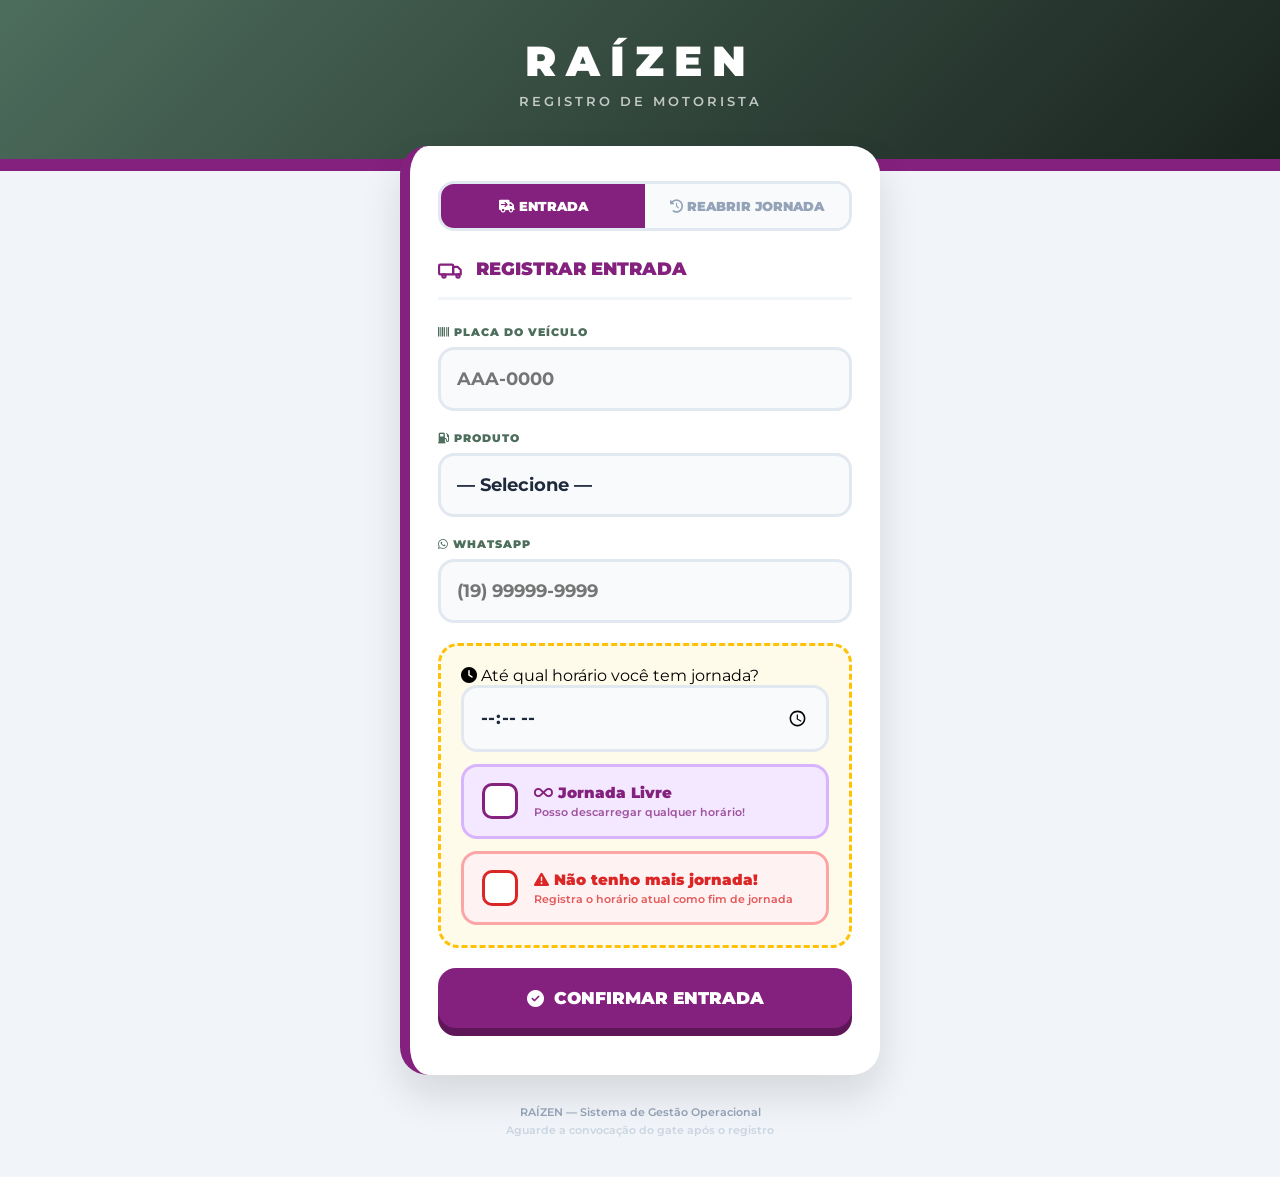
==== motorista.html @ f30d8555 "Update motorista.html" ====
<!DOCTYPE html>
<html lang="pt-BR">
<head>
    <meta charset="UTF-8">
    <meta name="viewport" content="width=device-width, initial-scale=1.0, maximum-scale=1.0">
    <title>RAÍZEN — Registro de Entrada</title>
    <link rel="manifest" href="manifest.json">
    <meta name="theme-color" content="#84207D">
    <meta name="mobile-web-app-capable" content="yes">
    <meta name="apple-mobile-web-app-capable" content="yes">
    <meta name="apple-mobile-web-app-status-bar-style" content="black-translucent">
    <meta name="apple-mobile-web-app-title" content="RAÍZEN">
    <link rel="apple-touch-icon" href="https://via.placeholder.com/192x192/84207d/ffffff?text=R">
    <link href="https://fonts.googleapis.com/css2?family=Montserrat:wght@400;600;700;900&display=swap" rel="stylesheet">
    <link rel="stylesheet" href="https://cdnjs.cloudflare.com/ajax/libs/font-awesome/6.4.0/css/all.min.css">
    <style>
        :root { --roxo:#84207d; --verde:#4d6d5d; --ouro:#ffc107; --vermelho:#dc2626; --fundo:#f1f5f9; }
        * { box-sizing:border-box; margin:0; padding:0; font-family:'Montserrat',sans-serif; }
        body { background:var(--fundo); min-height:100vh; padding-bottom:40px; }
        header { background:linear-gradient(135deg,var(--verde) 0%,#1a241f 100%); padding:35px 20px 50px; text-align:center; border-bottom:12px solid var(--roxo); }
        .logo { color:white; font-size:42px; font-weight:900; letter-spacing:10px; text-transform:uppercase; }
        .logo-sub { color:rgba(255,255,255,0.7); font-size:13px; font-weight:600; margin-top:6px; letter-spacing:3px; text-transform:uppercase; }
        .card { width:92%; max-width:480px; margin:-25px auto 0; background:white; border-radius:28px; padding:35px 28px; box-shadow:0 20px 40px rgba(0,0,0,0.12); border-left:10px solid var(--roxo); position:relative; z-index:10; }
        .card + .card { margin-top:20px; border-left-color:#475569; }
        .card-titulo { font-size:18px; font-weight:900; color:var(--roxo); text-transform:uppercase; margin-bottom:25px; display:flex; align-items:center; gap:12px; padding-bottom:15px; border-bottom:3px solid #f1f5f9; }
        .card-titulo.cinza { color:#475569; }
        .field { margin-bottom:20px; }
        .field label { display:block; font-size:11px; font-weight:900; color:var(--verde); text-transform:uppercase; letter-spacing:1px; margin-bottom:8px; }
        .field input, .field select { width:100%; padding:18px 16px; border:3px solid #e2e8f0; border-radius:16px; font-size:18px; font-weight:700; background:#f8fafc; color:#1e293b; transition:0.2s; -webkit-appearance:none; }
        .field input:focus, .field select:focus { border-color:var(--roxo); background:white; outline:none; box-shadow:0 0 0 6px rgba(132,32,125,0.08); }
        .jornada-box { background:#fffbeb; border:3px dashed var(--ouro); border-radius:20px; padding:20px; margin-bottom:20px; }
        .jornada-box > label.titulo-jornada { color:#92400e; font-size:11px; font-weight:900; text-transform:uppercase; letter-spacing:1px; margin-bottom:8px; display:block; }
        .opcao-jornada { display:flex; align-items:center; gap:16px; margin-top:12px; cursor:pointer; padding:16px 18px; border-radius:16px; border:3px solid transparent; transition:0.2s; -webkit-tap-highlight-color:transparent; }
        .opcao-jornada:active { transform:scale(0.98); }
        .opcao-jornada.livre { background:#f3e8ff; border-color:#d8b4fe; color:var(--roxo); }
        .opcao-jornada.livre.marcado { background:#ede9fe; border-color:var(--roxo); box-shadow:0 0 0 4px rgba(132,32,125,0.12); }
        .opcao-jornada.semj { background:#fef2f2; border-color:#fca5a5; color:var(--vermelho); }
        .opcao-jornada.semj.marcado { background:#fee2e2; border-color:var(--vermelho); box-shadow:0 0 0 4px rgba(220,38,38,0.12); }
        .check-custom { width:36px; height:36px; min-width:36px; border-radius:10px; border:3px solid currentColor; display:flex; align-items:center; justify-content:center; font-size:20px; background:white; transition:0.2s; }
        .opcao-jornada.marcado .check-custom { background:currentColor; }
        .opcao-jornada.marcado .check-custom::after { content:'✓'; color:white; font-weight:900; font-size:18px; }
        .opcao-jornada input[type=checkbox] { display:none; }
        .opcao-texto { font-size:15px; font-weight:900; line-height:1.3; }
        .opcao-texto small { display:block; font-size:11px; font-weight:600; opacity:0.75; margin-top:3px; }
        .horario-atual-tag { display:none; align-items:center; gap:8px; background:#fef2f2; border:2px solid var(--vermelho); border-radius:12px; padding:10px 14px; margin-top:10px; font-size:13px; font-weight:900; color:var(--vermelho); }
        .horario-atual-tag.visivel { display:flex; }
        .opcao-jornada.desabilitado { opacity:0.35; pointer-events:none; }
        .btn { width:100%; padding:20px; border:none; border-radius:18px; font-size:17px; font-weight:900; cursor:pointer; text-transform:uppercase; display:flex; align-items:center; justify-content:center; gap:10px; transition:0.2s; margin-bottom:12px; }
        .btn:active { transform:scale(0.97); }
        .btn-roxo { background:var(--roxo); color:white; box-shadow:0 8px 0 #5e1659; }
        .btn-roxo:active { box-shadow:0 3px 0 #5e1659; transform:translateY(5px); }
        .btn-cinza { background:#475569; color:white; box-shadow:0 8px 0 #2d3748; }
        .btn-cinza:active { box-shadow:0 3px 0 #2d3748; transform:translateY(5px); }
        .btn-outline { background:none; color:var(--roxo); border:3px solid var(--roxo); box-shadow:none; }
        #tela-sucesso { display:none; text-align:center; padding:20px 0; }
        .sucesso-icone { width:90px; height:90px; background:#dcfce7; border-radius:50%; display:flex; align-items:center; justify-content:center; margin:0 auto 20px; font-size:40px; }
        .sucesso-titulo { font-size:24px; font-weight:900; color:#166534; margin-bottom:8px; }
        .sucesso-sub { font-size:14px; font-weight:600; color:#64748b; margin-bottom:25px; line-height:1.6; }
        .sucesso-placa { background:#f0fdf4; border:3px solid #86efac; border-radius:16px; padding:16px; margin-bottom:25px; }
        .sucesso-placa .label { font-size:11px; font-weight:900; color:#166534; text-transform:uppercase; letter-spacing:1px; }
        .sucesso-placa .valor { font-size:28px; font-weight:900; color:#14532d; margin-top:4px; }
        #loader { display:none; position:fixed; top:0; left:0; width:100%; height:100%; background:rgba(255,255,255,0.92); z-index:9999; flex-direction:column; align-items:center; justify-content:center; gap:20px; }
        .spinner { width:60px; height:60px; border:8px solid #f1f5f9; border-top:8px solid var(--roxo); border-radius:50%; animation:spin 0.8s linear infinite; }
        @keyframes spin { to { transform:rotate(360deg); } }
        .loader-txt { font-size:15px; font-weight:900; color:var(--roxo); text-transform:uppercase; letter-spacing:1px; }
        .msg-erro { background:#fef2f2; border:2px solid #fca5a5; border-radius:14px; padding:14px 16px; font-size:13px; font-weight:700; color:#ef4444; margin-bottom:16px; display:none; align-items:center; gap:10px; }
        .msg-erro.visivel { display:flex; }
        .tabs { display:flex; gap:0; margin-bottom:25px; border-radius:16px; overflow:hidden; border:3px solid #e2e8f0; }
        .tab { flex:1; padding:14px; text-align:center; font-size:13px; font-weight:900; text-transform:uppercase; cursor:pointer; background:#f8fafc; color:#94a3b8; transition:0.2s; }
        .tab.active { background:var(--roxo); color:white; }
    </style>
</head>
<body>

<div id="loader"><div class="spinner"></div><div class="loader-txt">Aguarde...</div></div>

<header>
    <div class="logo">RAÍZEN</div>
    <div class="logo-sub">Registro de Motorista</div>
</header>

<div class="card" id="card-principal">
    <div class="tabs">
        <div class="tab active" id="tab-entrada" onclick="trocarAba('entrada')">
            <i class="fa-solid fa-truck-arrow-right"></i> Entrada
        </div>
        <div class="tab" id="tab-jornada" onclick="trocarAba('jornada')">
            <i class="fa-solid fa-clock-rotate-left"></i> Reabrir Jornada
        </div>
    </div>

    <div id="aba-entrada">
        <div class="card-titulo">
            <svg xmlns="http://www.w3.org/2000/svg" viewBox="0 0 24 24" width="26" height="26" fill="none" stroke="#84207d" stroke-width="2" stroke-linecap="round" stroke-linejoin="round">
                <rect x="1" y="8" width="13" height="9" rx="1"/><path d="M14 10h4l3 3v4h-7V10z"/>
                <circle cx="5.5" cy="18.5" r="1.5"/><circle cx="18.5" cy="18.5" r="1.5"/>
            </svg>
            Registrar Entrada
        </div>
        <div id="erro-entrada" class="msg-erro">
            <i class="fa-solid fa-circle-exclamation"></i><span id="erro-entrada-txt">Erro</span>
        </div>
        <div class="field">
            <label><i class="fa-solid fa-barcode"></i> Placa do Veículo</label>
            <input type="text" id="placa" placeholder="AAA-0000" maxlength="8" autocomplete="off" autocapitalize="characters">
        </div>
        <div class="field">
            <label><i class="fa-solid fa-gas-pump"></i> Produto</label>
            <select id="produto">
                <option value="">— Selecione —</option>
                <option value="GASOLINA">Gasolina</option>
                <option value="BIODIESEL (B100)">Biodiesel (B100)</option>
                <option value="ETANOL ANIDRO">Etanol Anidro</option>
                <option value="ETANOL HIDRATADO">Etanol Hidratado</option>
                <option value="DIESEL S10">Diesel S10</option>
            </select>
        </div>
        <div class="field">
            <label><i class="fa-brands fa-whatsapp"></i> WhatsApp</label>
            <input type="tel" id="whatsapp" placeholder="(19) 99999-9999" inputmode="numeric">
        </div>
        <div class="jornada-box">
            <div id="campo-hora-entrada">
                <label class="titulo-jornada"><i class="fa-solid fa-clock"></i> Até qual horário você tem jornada?</label>
                <input type="time" id="limite" style="margin-top:0;width:100%;padding:18px 16px;border:3px solid #e2e8f0;border-radius:16px;font-size:18px;font-weight:700;background:#f8fafc;color:#1e293b;">
            </div>
            <div class="opcao-jornada livre" id="opcao-livre" onclick="toggleOpcao('livre')">
                <input type="checkbox" id="jornada24">
                <div class="check-custom"></div>
                <div class="opcao-texto">
                    <i class="fa-solid fa-infinity"></i> Jornada Livre
                    <small>Posso descarregar qualquer horário!</small>
                </div>
            </div>
            <div class="opcao-jornada semj" id="opcao-semj" onclick="toggleOpcao('semj')">
                <input type="checkbox" id="semjornada">
                <div class="check-custom"></div>
                <div class="opcao-texto">
                    <i class="fa-solid fa-triangle-exclamation"></i> Não tenho mais jornada!
                    <small>Registra o horário atual como fim de jornada</small>
                </div>
            </div>
            <div class="horario-atual-tag" id="tag-horario-atual">
                <i class="fa-solid fa-clock"></i>
                <span>Jornada fim registrada: <strong id="horario-capturado">--:--</strong></span>
            </div>
        </div>
        <button class="btn btn-roxo" onclick="registrarEntrada()">
            <i class="fa-solid fa-circle-check"></i> CONFIRMAR ENTRADA
        </button>
    </div>

    <div id="aba-jornada" style="display:none;">
        <div class="card-titulo cinza"><i class="fa-solid fa-clock-rotate-left"></i> Reabrir Jornada</div>
        <div id="erro-jornada" class="msg-erro">
            <i class="fa-solid fa-circle-exclamation"></i><span id="erro-jornada-txt">Erro</span>
        </div>
        <div style="background:#f0f9ff;border-radius:16px;padding:16px;margin-bottom:20px;font-size:13px;font-weight:600;color:#0369a1;line-height:1.6;">
            <i class="fa-solid fa-circle-info"></i> Informe sua placa e o novo horário limite para reabrir sua jornada.
        </div>
        <div class="field">
            <label>Placa do Veículo</label>
            <input type="text" id="re-placa" placeholder="AAA-0000" maxlength="8" autocomplete="off" autocapitalize="characters">
        </div>
        <div class="field">
            <label>Nova Hora Limite</label>
            <input type="time" id="re-hora">
        </div>
        <button class="btn btn-cinza" onclick="reabrirJornada()">
            <i class="fa-solid fa-rotate"></i> REABRIR JORNADA
        </button>
    </div>

    <div id="tela-sucesso">
        <div class="sucesso-icone">✅</div>
        <div class="sucesso-titulo" id="sucesso-titulo">Registrado!</div>
        <div class="sucesso-placa">
            <div class="label">Veículo</div>
            <div class="valor" id="sucesso-placa-val">---</div>
        </div>
        <div class="sucesso-sub" id="sucesso-msg">Seu registro foi realizado com sucesso. Aguarde a convocação do gate.</div>
        <button class="btn btn-outline" onclick="novoRegistro()">
            <i class="fa-solid fa-plus"></i> NOVO REGISTRO
        </button>
    </div>
</div>

<div style="text-align:center;margin-top:30px;padding:0 20px;">
    <p style="font-size:11px;font-weight:600;color:#94a3b8;">RAÍZEN — Sistema de Gestão Operacional</p>
    <p style="font-size:11px;font-weight:600;color:#cbd5e1;margin-top:4px;">Aguarde a convocação do gate após o registro</p>
</div>

<script>
    const DB = {
        URL: 'https://rbbkjuiizmvatiawfzuv.supabase.co',
        H: {
            "apikey": 'sb_publishable_WkrHi6cWtZsnsDXl0nh1hA_kz1UT_1X',
            "Authorization": 'Bearer sb_publishable_WkrHi6cWtZsnsDXl0nh1hA_kz1UT_1X',
            "Content-Type": "application/json",
            "Prefer": "return=minimal"
        }
    };

    const agora = () => new Date().toLocaleString('pt-BR');
    const horaAtual = () => {
        const now = new Date();
        return now.getHours().toString().padStart(2,'0') + ':' + now.getMinutes().toString().padStart(2,'0');
    };
    const setLoader = v => document.getElementById('loader').style.display = v ? 'flex' : 'none';

    document.getElementById('placa').oninput = function() {
        let v = this.value.toUpperCase().replace(/[^A-Z0-9]/g,'');
        if(v.length > 3 && !isNaN(v[3])) v = v.slice(0,3)+'-'+v.slice(3,7);
        this.value = v.slice(0,8);
    };
    document.getElementById('re-placa').oninput = function() {
        let v = this.value.toUpperCase().replace(/[^A-Z0-9]/g,'');
        if(v.length > 3 && !isNaN(v[3])) v = v.slice(0,3)+'-'+v.slice(3,7);
        this.value = v.slice(0,8);
    };
    document.getElementById('whatsapp').oninput = function(e) {
        let v = e.target.value.replace(/\D/g,'').match(/(\d{0,2})(\d{0,5})(\d{0,4})/);
        e.target.value = !v[2] ? v[1] : '('+v[1]+') '+v[2]+(v[3] ? '-'+v[3] : '');
    };

    function toggleOpcao(tipo) {
        const isLivre = tipo === 'livre';
        const elLivre = document.getElementById('opcao-livre');
        const elSemJ  = document.getElementById('opcao-semj');
        const cbLivre = document.getElementById('jornada24');
        const cbSemJ  = document.getElementById('semjornada');
        const campo   = document.getElementById('campo-hora-entrada');
        const limite  = document.getElementById('limite');
        const tag     = document.getElementById('tag-horario-atual');
        const jaEraMarcado = isLivre ? cbLivre.checked : cbSemJ.checked;
        cbLivre.checked = false; cbSemJ.checked = false;
        elLivre.classList.remove('marcado','desabilitado');
        elSemJ.classList.remove('marcado','desabilitado');
        campo.style.opacity = '1'; limite.disabled = false; limite.value = '';
        tag.classList.remove('visivel');
        if(!jaEraMarcado) {
            if(isLivre) {
                cbLivre.checked = true; elLivre.classList.add('marcado');
                elSemJ.classList.add('desabilitado');
                campo.style.opacity = '.3'; limite.disabled = true;
            } else {
                cbSemJ.checked = true; elSemJ.classList.add('marcado');
                elLivre.classList.add('desabilitado');
                const hora = horaAtual();
                limite.value = hora; campo.style.opacity = '.3'; limite.disabled = true;
                document.getElementById('horario-capturado').textContent = hora;
                tag.classList.add('visivel');
            }
        }
    }

    function trocarAba(aba) {
        document.getElementById('aba-entrada').style.display  = aba === 'entrada' ? 'block' : 'none';
        document.getElementById('aba-jornada').style.display  = aba === 'jornada' ? 'block' : 'none';
        document.getElementById('tela-sucesso').style.display = 'none';
        document.getElementById('tab-entrada').classList.toggle('active', aba === 'entrada');
        document.getElementById('tab-jornada').classList.toggle('active', aba === 'jornada');
        ocultarErro('entrada'); ocultarErro('jornada');
    }

    function mostrarErro(tipo, msg) {
        document.getElementById(`erro-${tipo}-txt`).textContent = msg;
        document.getElementById(`erro-${tipo}`).classList.add('visivel');
    }
    function ocultarErro(tipo) {
        document.getElementById(`erro-${tipo}`)?.classList.remove('visivel');
    }

    async function registrarEntrada() {
        ocultarErro('entrada');
        const placa   = document.getElementById('placa').value.trim().toUpperCase();
        const produto = document.getElementById('produto').value;
        const tel     = document.getElementById('whatsapp').value.trim();
        const j24     = document.getElementById('jornada24').checked;
        const semJ    = document.getElementById('semjornada').checked;
        const limite  = document.getElementById('limite').value;

        if(!placa)   { mostrarErro('entrada','Informe a placa do veículo.'); return; }
        if(!produto) { mostrarErro('entrada','Selecione o produto.'); return; }
        if(!tel)     { mostrarErro('entrada','Informe o WhatsApp.'); return; }
        if(!j24 && !semJ && !limite) { mostrarErro('entrada','Informe o horário da sua jornada.'); return; }

        let jornadaValor;
        if(j24)       jornadaValor = '24 HORAS';
        else if(semJ) jornadaValor = 'SEM JORNADA - ' + horaAtual();
        else          jornadaValor = limite;

        setLoader(true);
        try {
            // Busca com hífen e sem hífen (precheck importado do Coleta vem sem hífen)
            const placaSemHifen = placa.replace('-','');
            const chk = await fetch(`${DB.URL}/rest/v1/registros?PLACA=eq.${placa}&SAIDA=is.null&select=*`, { headers: DB.H });
            let existentes = await chk.json();
            if((!existentes||existentes.length===0) && placaSemHifen!==placa){
                const chk2 = await fetch(`${DB.URL}/rest/v1/registros?PLACA=eq.${placaSemHifen}&SAIDA=is.null&select=*`, { headers: DB.H });
                existentes = await chk2.json();
            }

            if(existentes && existentes.length > 0) {
                const reg = existentes[0];
                // Se está no precheck: atualiza mantendo agendamento e volume já importados
                if(reg.PRECHECK === true) {
                    const r = await fetch(`${DB.URL}/rest/v1/registros?ID=eq.${reg.ID}`, {
                        method: 'PATCH', headers: DB.H,
                        body: JSON.stringify({
                            PLACA:       placa,
                            PRODUTO:     produto,
                            TELEFONE:    tel,
                            JORNADA:     jornadaValor,
                            PRECHECK:    false,
                            ENTRADA:     agora(),
                            AGENDAMENTO: reg.AGENDAMENTO || null,
                            VOLUME:      reg.VOLUME      || null
                        })
                    });
                    if(r.ok) {
                        mostrarSucesso(placa, `Entrada registrada com sucesso!\nProduto: ${produto}\nAguarde a convocação do gate.`, 'Entrada Confirmada!');
                    } else {
                        mostrarErro('entrada', 'Erro ao registrar. Tente novamente.');
                    }
                    return;
                }
                // Já registrado normalmente
                mostrarErro('entrada', `Placa ${placa} já está registrada no pátio desde ${reg.ENTRADA}. Aguarde a liberação ou reabra a jornada.`);
                setLoader(false);
                return;
            }

            // Registro novo
            const r = await fetch(`${DB.URL}/rest/v1/registros`, {
                method: 'POST', headers: DB.H,
                body: JSON.stringify({
                    PLACA: placa, PRODUTO: produto,
                    TELEFONE: tel, JORNADA: jornadaValor,
                    ENTRADA: agora(), PRECHECK: false
                })
            });
            if(r.ok) {
                mostrarSucesso(placa, `Entrada registrada com sucesso!\nProduto: ${produto}\nAguarde a convocação do gate.`, 'Entrada Confirmada!');
            } else {
                mostrarErro('entrada', 'Erro ao registrar. Tente novamente.');
            }
        } catch(e) {
            mostrarErro('entrada', 'Erro de conexão. Verifique sua internet.');
            console.error(e);
        } finally { setLoader(false); }
    }

    async function reabrirJornada() {
        ocultarErro('jornada');
        const placa = document.getElementById('re-placa').value.trim().toUpperCase();
        const hora  = document.getElementById('re-hora').value;
        if(!placa) { mostrarErro('jornada','Informe a placa do veículo.'); return; }
        if(!hora)  { mostrarErro('jornada','Informe a nova hora limite.'); return; }
        setLoader(true);
        try {
            const r = await fetch(`${DB.URL}/rest/v1/registros?PLACA=eq.${placa}&SAIDA=is.null&select=*`, { headers: DB.H });
            const data = await r.json();
            if(!data || data.length === 0) { mostrarErro('jornada',`Placa ${placa} não encontrada no pátio.`); setLoader(false); return; }
            const upd = await fetch(`${DB.URL}/rest/v1/registros?ID=eq.${data[0].ID}`, {
                method: 'PATCH', headers: DB.H,
                body: JSON.stringify({ JORNADA: hora })
            });
            if(upd.ok) {
                mostrarSucesso(placa, `Jornada reaberta com sucesso!\nNovo limite: ${hora}\nAguarde a convocação do gate.`, 'Jornada Reaberta!');
            } else {
                mostrarErro('jornada', 'Erro ao reabrir jornada. Tente novamente.');
            }
        } catch(e) {
            mostrarErro('jornada', 'Erro de conexão. Verifique sua internet.');
        } finally { setLoader(false); }
    }

    function mostrarSucesso(placa, msg, titulo) {
        document.getElementById('aba-entrada').style.display  = 'none';
        document.getElementById('aba-jornada').style.display  = 'none';
        document.getElementById('tela-sucesso').style.display = 'block';
        document.getElementById('sucesso-titulo').textContent  = titulo;
        document.getElementById('sucesso-placa-val').textContent = placa;
        document.getElementById('sucesso-msg').textContent = msg;
    }

    function novoRegistro() {
        document.getElementById('tela-sucesso').style.display = 'none';
        document.getElementById('aba-entrada').style.display  = 'block';
        document.getElementById('tab-entrada').classList.add('active');
        document.getElementById('tab-jornada').classList.remove('active');
        document.getElementById('placa').value    = '';
        document.getElementById('produto').value  = '';
        document.getElementById('whatsapp').value = '';
        document.getElementById('limite').value   = '';
        document.getElementById('jornada24').checked  = false;
        document.getElementById('semjornada').checked = false;
        document.getElementById('opcao-livre').classList.remove('marcado','desabilitado');
        document.getElementById('opcao-semj').classList.remove('marcado','desabilitado');
        document.getElementById('campo-hora-entrada').style.opacity = '1';
        document.getElementById('limite').disabled = false;
        document.getElementById('tag-horario-atual').classList.remove('visivel');
    }

    if('serviceWorker' in navigator) {
        window.addEventListener('load', () => { navigator.serviceWorker.register('sw.js').catch(() => {}); });
    }
</script>
</body>
</html>
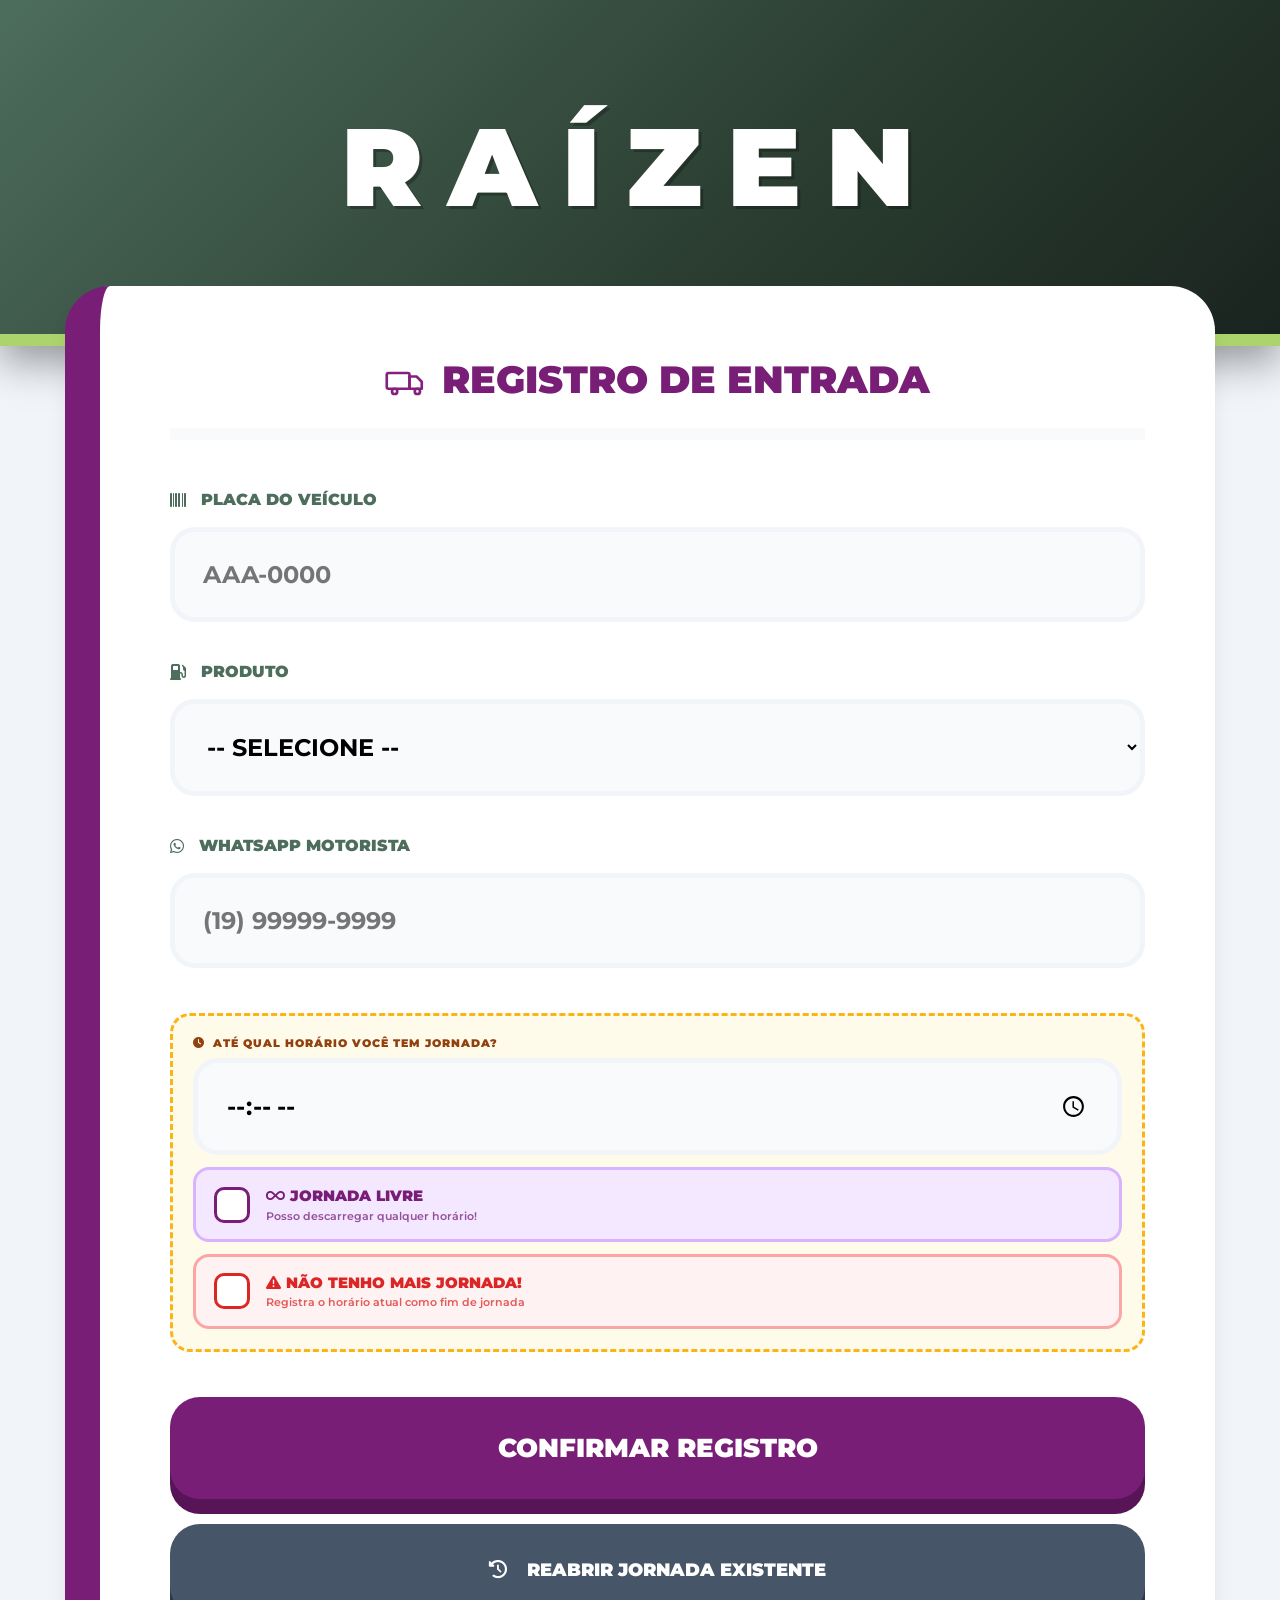
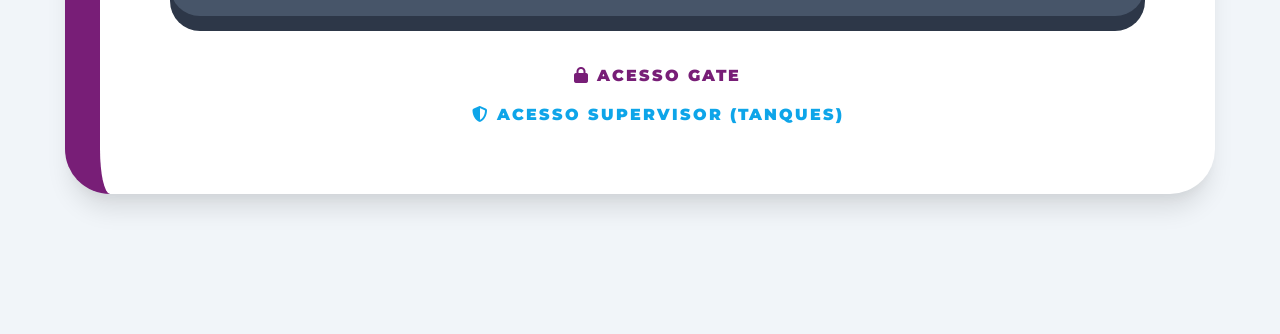
==== commit e94cae99: "Update motorista.html" ====
--- a/motorista.html
+++ b/motorista.html
@@ -1,411 +1,1651 @@
 <!DOCTYPE html>
-<html lang="pt-BR">
+<html lang="pt-br">
 <head>
     <meta charset="UTF-8">
-    <meta name="viewport" content="width=device-width, initial-scale=1.0, maximum-scale=1.0">
-    <title>RAÍZEN — Registro de Entrada</title>
-    <link rel="manifest" href="manifest.json">
-    <meta name="theme-color" content="#84207D">
-    <meta name="mobile-web-app-capable" content="yes">
-    <meta name="apple-mobile-web-app-capable" content="yes">
-    <meta name="apple-mobile-web-app-status-bar-style" content="black-translucent">
-    <meta name="apple-mobile-web-app-title" content="RAÍZEN">
-    <link rel="apple-touch-icon" href="https://via.placeholder.com/192x192/84207d/ffffff?text=R">
-    <link href="https://fonts.googleapis.com/css2?family=Montserrat:wght@400;600;700;900&display=swap" rel="stylesheet">
+    <meta name="viewport" content="width=1200">
+    <title>RAÍZEN - GESTÃO OPERACIONAL V28.0</title>
     <link rel="stylesheet" href="https://cdnjs.cloudflare.com/ajax/libs/font-awesome/6.4.0/css/all.min.css">
+    <link href="https://fonts.googleapis.com/css2?family=Montserrat:wght@300;400;600;700;900&display=swap" rel="stylesheet">
     <style>
-        :root { --roxo:#84207d; --verde:#4d6d5d; --ouro:#ffc107; --vermelho:#dc2626; --fundo:#f1f5f9; }
-        * { box-sizing:border-box; margin:0; padding:0; font-family:'Montserrat',sans-serif; }
-        body { background:var(--fundo); min-height:100vh; padding-bottom:40px; }
-        header { background:linear-gradient(135deg,var(--verde) 0%,#1a241f 100%); padding:35px 20px 50px; text-align:center; border-bottom:12px solid var(--roxo); }
-        .logo { color:white; font-size:42px; font-weight:900; letter-spacing:10px; text-transform:uppercase; }
-        .logo-sub { color:rgba(255,255,255,0.7); font-size:13px; font-weight:600; margin-top:6px; letter-spacing:3px; text-transform:uppercase; }
-        .card { width:92%; max-width:480px; margin:-25px auto 0; background:white; border-radius:28px; padding:35px 28px; box-shadow:0 20px 40px rgba(0,0,0,0.12); border-left:10px solid var(--roxo); position:relative; z-index:10; }
-        .card + .card { margin-top:20px; border-left-color:#475569; }
-        .card-titulo { font-size:18px; font-weight:900; color:var(--roxo); text-transform:uppercase; margin-bottom:25px; display:flex; align-items:center; gap:12px; padding-bottom:15px; border-bottom:3px solid #f1f5f9; }
-        .card-titulo.cinza { color:#475569; }
-        .field { margin-bottom:20px; }
-        .field label { display:block; font-size:11px; font-weight:900; color:var(--verde); text-transform:uppercase; letter-spacing:1px; margin-bottom:8px; }
-        .field input, .field select { width:100%; padding:18px 16px; border:3px solid #e2e8f0; border-radius:16px; font-size:18px; font-weight:700; background:#f8fafc; color:#1e293b; transition:0.2s; -webkit-appearance:none; }
-        .field input:focus, .field select:focus { border-color:var(--roxo); background:white; outline:none; box-shadow:0 0 0 6px rgba(132,32,125,0.08); }
-        .jornada-box { background:#fffbeb; border:3px dashed var(--ouro); border-radius:20px; padding:20px; margin-bottom:20px; }
-        .jornada-box > label.titulo-jornada { color:#92400e; font-size:11px; font-weight:900; text-transform:uppercase; letter-spacing:1px; margin-bottom:8px; display:block; }
-        .opcao-jornada { display:flex; align-items:center; gap:16px; margin-top:12px; cursor:pointer; padding:16px 18px; border-radius:16px; border:3px solid transparent; transition:0.2s; -webkit-tap-highlight-color:transparent; }
-        .opcao-jornada:active { transform:scale(0.98); }
-        .opcao-jornada.livre { background:#f3e8ff; border-color:#d8b4fe; color:var(--roxo); }
-        .opcao-jornada.livre.marcado { background:#ede9fe; border-color:var(--roxo); box-shadow:0 0 0 4px rgba(132,32,125,0.12); }
-        .opcao-jornada.semj { background:#fef2f2; border-color:#fca5a5; color:var(--vermelho); }
-        .opcao-jornada.semj.marcado { background:#fee2e2; border-color:var(--vermelho); box-shadow:0 0 0 4px rgba(220,38,38,0.12); }
-        .check-custom { width:36px; height:36px; min-width:36px; border-radius:10px; border:3px solid currentColor; display:flex; align-items:center; justify-content:center; font-size:20px; background:white; transition:0.2s; }
-        .opcao-jornada.marcado .check-custom { background:currentColor; }
-        .opcao-jornada.marcado .check-custom::after { content:'✓'; color:white; font-weight:900; font-size:18px; }
-        .opcao-jornada input[type=checkbox] { display:none; }
-        .opcao-texto { font-size:15px; font-weight:900; line-height:1.3; }
-        .opcao-texto small { display:block; font-size:11px; font-weight:600; opacity:0.75; margin-top:3px; }
-        .horario-atual-tag { display:none; align-items:center; gap:8px; background:#fef2f2; border:2px solid var(--vermelho); border-radius:12px; padding:10px 14px; margin-top:10px; font-size:13px; font-weight:900; color:var(--vermelho); }
-        .horario-atual-tag.visivel { display:flex; }
-        .opcao-jornada.desabilitado { opacity:0.35; pointer-events:none; }
-        .btn { width:100%; padding:20px; border:none; border-radius:18px; font-size:17px; font-weight:900; cursor:pointer; text-transform:uppercase; display:flex; align-items:center; justify-content:center; gap:10px; transition:0.2s; margin-bottom:12px; }
-        .btn:active { transform:scale(0.97); }
-        .btn-roxo { background:var(--roxo); color:white; box-shadow:0 8px 0 #5e1659; }
-        .btn-roxo:active { box-shadow:0 3px 0 #5e1659; transform:translateY(5px); }
-        .btn-cinza { background:#475569; color:white; box-shadow:0 8px 0 #2d3748; }
-        .btn-cinza:active { box-shadow:0 3px 0 #2d3748; transform:translateY(5px); }
-        .btn-outline { background:none; color:var(--roxo); border:3px solid var(--roxo); box-shadow:none; }
-        #tela-sucesso { display:none; text-align:center; padding:20px 0; }
-        .sucesso-icone { width:90px; height:90px; background:#dcfce7; border-radius:50%; display:flex; align-items:center; justify-content:center; margin:0 auto 20px; font-size:40px; }
-        .sucesso-titulo { font-size:24px; font-weight:900; color:#166534; margin-bottom:8px; }
-        .sucesso-sub { font-size:14px; font-weight:600; color:#64748b; margin-bottom:25px; line-height:1.6; }
-        .sucesso-placa { background:#f0fdf4; border:3px solid #86efac; border-radius:16px; padding:16px; margin-bottom:25px; }
-        .sucesso-placa .label { font-size:11px; font-weight:900; color:#166534; text-transform:uppercase; letter-spacing:1px; }
-        .sucesso-placa .valor { font-size:28px; font-weight:900; color:#14532d; margin-top:4px; }
-        #loader { display:none; position:fixed; top:0; left:0; width:100%; height:100%; background:rgba(255,255,255,0.92); z-index:9999; flex-direction:column; align-items:center; justify-content:center; gap:20px; }
-        .spinner { width:60px; height:60px; border:8px solid #f1f5f9; border-top:8px solid var(--roxo); border-radius:50%; animation:spin 0.8s linear infinite; }
-        @keyframes spin { to { transform:rotate(360deg); } }
-        .loader-txt { font-size:15px; font-weight:900; color:var(--roxo); text-transform:uppercase; letter-spacing:1px; }
-        .msg-erro { background:#fef2f2; border:2px solid #fca5a5; border-radius:14px; padding:14px 16px; font-size:13px; font-weight:700; color:#ef4444; margin-bottom:16px; display:none; align-items:center; gap:10px; }
-        .msg-erro.visivel { display:flex; }
-        .tabs { display:flex; gap:0; margin-bottom:25px; border-radius:16px; overflow:hidden; border:3px solid #e2e8f0; }
-        .tab { flex:1; padding:14px; text-align:center; font-size:13px; font-weight:900; text-transform:uppercase; cursor:pointer; background:#f8fafc; color:#94a3b8; transition:0.2s; }
-        .tab.active { background:var(--roxo); color:white; }
+        :root {
+            --verde-raizen: #4d6d5d;
+            --verde-vivo: #60903e;
+            --verde-claro: #acd36c;
+            --roxo-raizen: #781E77;
+            --roxo-sombra: #571557;
+            --amarelo-raizen: #fcb414;
+            --laranja-raizen: #f47920;
+            --cinza-escuro: #666666;
+            --cinza-claro: #b9bcc0;
+            --fundo-base: #f1f5f9;
+            --branco: #ffffff;
+            --cor-erro: #DA291C;
+            --cor-sucesso: #60903e;
+            --sombra-premium: 0 20px 25px -5px rgba(0,0,0,0.1), 0 10px 10px -5px rgba(0,0,0,0.04);
+        }
+        * { box-sizing: border-box; margin: 0; padding: 0; font-family: 'Montserrat', sans-serif; }
+        body { background-color: var(--fundo-base); color: #1e293b; min-height: 100vh; padding-bottom: 80px; overflow-x: auto; }
+
+        header { background: linear-gradient(135deg, #4d6d5d 0%, #2a3d30 60%, #1a241f 100%); padding: 100px 20px; text-align: center; border-bottom: 12px solid var(--verde-claro); box-shadow: 0 15px 40px rgba(0,0,0,0.4); }
+        .logo-display { color: var(--branco); font-size: 110px; font-weight: 900; letter-spacing: 25px; text-transform: uppercase; text-shadow: 3px 3px 0px rgba(0,0,0,0.25); }
+
+        .card-master { width: 94%; max-width: 1150px; margin: -60px auto 60px; background: var(--branco); padding: 70px; border-radius: 45px; box-shadow: var(--sombra-premium); border-left: 35px solid var(--roxo-raizen); position: relative; z-index: 10; }
+
+        #modulo-operador-full { display: none; width: 98%; max-width: 1900px; margin: 40px auto; background: var(--branco); padding: 45px; border-radius: 35px; box-shadow: var(--sombra-premium); }
+        #modulo-supervisor { display: none; width: 96%; max-width: 1400px; margin: 40px auto; background: var(--branco); padding: 55px; border-radius: 35px; box-shadow: var(--sombra-premium); border-left: 35px solid var(--verde-vivo); }
+        #modulo-logs { display: none; width: 96%; max-width: 1400px; margin: 40px auto; background: var(--branco); padding: 55px; border-radius: 35px; box-shadow: var(--sombra-premium); border-left: 35px solid var(--roxo-raizen); }
+        #modulo-previsao { display: none; width: 96%; max-width: 1300px; margin: 40px auto; background: var(--branco); padding: 55px; border-radius: 35px; box-shadow: var(--sombra-premium); border-left: 35px solid var(--amarelo-raizen); }
+
+        #modal-login { display: none; position: fixed; top:0; left:0; width:100%; height:100%; background: rgba(0,0,0,0.7); z-index: 9999; align-items: center; justify-content: center; }
+        #modal-login.aberto { display: flex; }
+        .login-box { background: white; border-radius: 35px; padding: 60px; width: 90%; max-width: 500px; box-shadow: 0 30px 60px rgba(0,0,0,0.3); }
+        .login-box h3 { font-size: 24px; font-weight: 900; text-transform: uppercase; margin-bottom: 35px; text-align: center; }
+        .login-input { width: 100%; padding: 22px 25px; border: 4px solid #e2e8f0; border-radius: 20px; font-size: 20px; font-weight: 700; background: #f8fafc; margin-bottom: 20px; }
+        .login-input:focus { border-color: var(--roxo-raizen); outline: none; }
+        .login-btn { width: 100%; padding: 25px; border: none; border-radius: 20px; font-size: 18px; font-weight: 900; cursor: pointer; text-transform: uppercase; margin-bottom: 12px; }
+
+        h2 { color: var(--roxo-raizen); text-align: center; font-weight: 900; text-transform: uppercase; margin-bottom: 50px; font-size: 38px; border-bottom: 12px solid #f8fafc; padding-bottom: 25px; display: flex; align-items: center; justify-content: center; gap: 15px; flex-wrap: wrap; }
+
+        .wrapper-input { margin-bottom: 40px; }
+        label { display: flex; align-items: center; gap: 15px; margin-bottom: 18px; font-weight: 900; color: var(--verde-raizen); font-size: 16px; text-transform: uppercase; }
+        input, select { width: 100%; padding: 28px; border: 5px solid #f1f5f9; border-radius: 25px; font-size: 24px; font-weight: 700; background: #f8fafc; transition: all 0.3s ease; }
+        input:focus, select:focus { border-color: var(--roxo-raizen); background: white; outline: none; box-shadow: 0 0 0 15px rgba(120,30,119,0.08); }
+
+        .painel-jornada { background: #fffbeb; padding: 20px; border-radius: 20px; border: 3px dashed var(--amarelo-raizen); margin: 45px 0; }
+        .painel-jornada-titulo { font-weight: 900; color: #92400e; font-size: 11px; text-transform: uppercase; letter-spacing: 1px; margin-bottom: 8px; display: flex; align-items: center; gap: 8px; }
+        .opcao-jornada-master { display: flex; align-items: center; gap: 16px; margin-top: 12px; cursor: pointer; padding: 16px 18px; border-radius: 16px; border: 3px solid transparent; transition: 0.2s; -webkit-tap-highlight-color: transparent; }
+        .opcao-jornada-master:active { transform: scale(0.98); }
+        .opcao-jornada-master.livre { background: #f3e8ff; border-color: #d8b4fe; color: var(--roxo-raizen); }
+        .opcao-jornada-master.livre.marcado { background: #ede9fe; border-color: var(--roxo-raizen); box-shadow: 0 0 0 4px rgba(120,30,119,0.12); }
+        .opcao-jornada-master.semj { background: #fef2f2; border-color: #fca5a5; color: #dc2626; }
+        .opcao-jornada-master.semj.marcado { background: #fee2e2; border-color: #dc2626; box-shadow: 0 0 0 4px rgba(220,38,38,0.12); }
+        .check-box-grande { width: 36px; height: 36px; min-width: 36px; border-radius: 10px; border: 3px solid currentColor; display: flex; align-items: center; justify-content: center; background: white; transition: 0.2s; }
+        .opcao-jornada-master.marcado .check-box-grande { background: currentColor; }
+        .opcao-jornada-master.marcado .check-box-grande::after { content: '\2713'; color: white; font-weight: 900; font-size: 18px; }
+        .opcao-jornada-master input[type=checkbox] { display: none; }
+        .opcao-texto-master { font-size: 15px; font-weight: 900; line-height: 1.3; }
+        .opcao-texto-master small { display: block; font-size: 11px; font-weight: 600; opacity: 0.75; margin-top: 3px; }
+        .horario-capturado-tag { display: none; align-items: center; gap: 8px; background: #fef2f2; border: 2px solid #dc2626; border-radius: 12px; padding: 10px 14px; margin-top: 10px; font-size: 13px; font-weight: 900; color: #dc2626; }
+        .horario-capturado-tag.visivel { display: flex; }
+        .opcao-jornada-master.desabilitado { opacity: 0.35; pointer-events: none; }
+
+        .filtros-top { display: flex; gap: 20px; margin-bottom: 40px; justify-content: center; flex-wrap: wrap; }
+        .chip-filtro { padding: 18px 40px; border-radius: 20px; border: none; background: #e2e8f0; font-weight: 900; cursor: pointer; color: #64748b; font-size: 14px; }
+        .chip-filtro.active { background: var(--roxo-raizen); color: white; transform: scale(1.1); }
+
+        .moldura-tabela { border-radius: 20px; }
+        .fila-grid { display: grid; grid-template-columns: repeat(auto-fill, minmax(340px, 1fr)); gap: 18px; }
+        .fila-card { background: white; border-radius: 22px; border: 3px solid #e2e8f0; padding: 20px; display: flex; flex-direction: column; gap: 12px; }
+        .fila-card-top { display: flex; justify-content: space-between; align-items: center; gap: 10px; flex-wrap: wrap; }
+        .fila-placa { color: var(--roxo-raizen); font-weight: 900; font-size: 26px; cursor: pointer; }
+        .fila-card-mid { display: grid; grid-template-columns: 1fr 1fr; gap: 8px; }
+        .fila-card-bot { display: grid; grid-template-columns: 1fr 1fr; gap: 8px; }
+        .fila-label { font-size: 10px; font-weight: 900; color: #94a3b8; text-transform: uppercase; margin-bottom: 3px; }
+        .input-edit-table { padding: 10px; border: 2px solid #e2e8f0; border-radius: 12px; font-size: 13px; font-weight: 700; width: 100%; text-align: center; background: #f8fafc; }
+        .btn-acao-tabela { padding: 8px; border: none; border-radius: 10px; cursor: pointer; font-weight: 900; font-size: 11px; text-transform: uppercase; width: 100%; margin-top: 4px; }
+
+
+        .btn-master { width: 100%; padding: 35px; background: var(--roxo-raizen); color: white; border: none; border-radius: 30px; font-size: 26px; font-weight: 900; cursor: pointer; text-transform: uppercase; box-shadow: 0 15px 0 var(--roxo-sombra); margin-bottom: 25px; display: flex; justify-content: center; align-items: center; gap: 20px; }
+        .btn-master:active { transform: translateY(10px); box-shadow: 0 5px 0 var(--roxo-sombra); }
+        .chip-filtro { padding: 18px 40px; border-radius: 20px; border: none; background: #e2e8f0; font-weight: 900; cursor: pointer; color: var(--cinza-escuro); font-size: 14px; }
+        .chip-filtro.active { background: var(--verde-vivo); color: white; transform: scale(1.1); }
+
+        #loader-overlay { display: none; position: fixed; top: 0; left: 0; width: 100%; height: 100%; background: rgba(255,255,255,0.95); z-index: 10000; flex-direction: column; align-items: center; justify-content: center; }
+        .raizen-spinner { width: 90px; height: 90px; border: 12px solid #f3f3f3; border-top: 12px solid var(--roxo-raizen); border-radius: 50%; animation: girar 1s linear infinite; }
+        @keyframes girar { 0% { transform: rotate(0deg); } 100% { transform: rotate(360deg); } }
+
+        .resumo-tanques-topo { display: grid; grid-template-columns: repeat(auto-fill, minmax(230px, 1fr)); gap: 18px; margin-bottom: 40px; }
+        .resumo-tanque-mini { background: #f8fafc; border-radius: 20px; padding: 20px 25px; border: 3px solid #e2e8f0; }
+        .mini-barra { height: 10px; border-radius: 10px; background: #e2e8f0; overflow: hidden; margin: 8px 0; }
+        .mini-barra-fill { height: 100%; border-radius: 10px; transition: width 0.5s; }
+        .mini-info { display: flex; justify-content: space-between; font-size: 11px; font-weight: 700; color: #94a3b8; }
+
+        .log-item { background: #f8fafc; border-radius: 18px; padding: 22px 28px; margin-bottom: 14px; border-left: 8px solid #e2e8f0; display: flex; align-items: center; gap: 20px; }
+        .log-item.saida  { border-left-color: var(--verde-vivo); }
+        .log-item.volume { border-left-color: var(--verde-raizen); }
+        .log-item.tanque { border-left-color: var(--roxo-raizen); }
+        .log-item.zerar  { border-left-color: var(--amarelo-raizen); }
+        .log-icon { font-size: 22px; min-width: 35px; text-align: center; }
+        .log-corpo { flex: 1; }
+        .log-acao { font-size: 15px; font-weight: 900; color: #1e293b; }
+        .log-detalhe { font-size: 13px; font-weight: 600; color: #64748b; margin-top: 4px; }
+        .log-meta { font-size: 12px; font-weight: 700; color: #94a3b8; text-align: right; min-width: 160px; }
+        .log-usuario { display: inline-block; background: #ede9fe; color: #6d28d9; padding: 3px 12px; border-radius: 8px; font-size: 11px; font-weight: 900; margin-top: 4px; }
+
+        #badge-usuario { display: none; position: fixed; top: 18px; right: 18px; background: #1e293b; color: white; padding: 10px 22px; border-radius: 20px; font-size: 13px; font-weight: 900; z-index: 9000; gap: 10px; align-items: center; cursor: pointer; }
+        #badge-usuario.visivel { display: flex; }
+
+        .prev-grid { display: grid; grid-template-columns: repeat(auto-fill, minmax(320px, 1fr)); gap: 24px; margin-bottom: 40px; }
+        .prev-card { background: white; border-radius: 24px; padding: 28px; border: 3px solid #fde68a; }
+        .prev-produto { margin-bottom: 20px; display: flex; align-items: center; justify-content: space-between; gap: 12px; }
+        .prev-linha { display: flex; justify-content: space-between; align-items: center; padding: 11px 0; border-bottom: 2px solid #f1f5f9; font-size: 14px; font-weight: 700; }
+        .prev-linha:last-child { border-bottom: none; }
+        .prev-label { color: #64748b; font-size: 13px; font-weight: 700; }
+        .prev-valor { font-size: 16px; font-weight: 900; color: #1e293b; text-align: right; }
+        .prev-destaque { padding: 5px 14px; border-radius: 12px; font-size: 12px; font-weight: 900; white-space: nowrap; }
+        .prev-destaque.ok { background: #dcfce7; color: #166534; }
+        .prev-destaque.critico { background: #fef2f2; color: #ef4444; }
+        .prev-destaque.atencao { background: #fef9c3; color: #854d0e; }
+        .prev-destaque.default { background: #fde68a; color: #92400e; }
+
+        .banner-aviso { background: #fff7ed; border: 3px solid #fed7aa; border-radius: 22px; padding: 22px 28px; margin-bottom: 14px; display: flex; align-items: center; justify-content: space-between; gap: 20px; flex-wrap: wrap; }
+        .banner-aviso-info { display: flex; align-items: center; gap: 16px; }
+        .banner-aviso-icone { width: 44px; height: 44px; border-radius: 50%; background: #ffedd5; display: flex; align-items: center; justify-content: center; flex-shrink: 0; font-size: 22px; }
+        .banner-aviso-texto .titulo { font-size: 16px; font-weight: 900; color: #92400e; }
+        .banner-aviso-texto .subtitulo { font-size: 13px; font-weight: 700; color: #b45309; margin-top: 3px; }
+        .banner-aviso-texto .motoristas { font-size: 12px; font-weight: 700; color: #78350f; margin-top: 6px; background: #ffedd5; padding: 4px 12px; border-radius: 10px; display: inline-block; }
+        .btn-avisar { background: var(--amarelo-raizen); color: #2a1a00; border: none; border-radius: 16px; padding: 16px 28px; font-size: 15px; font-weight: 900; cursor: pointer; white-space: nowrap; flex-shrink: 0; text-transform: uppercase; }
+        .btn-avisar:hover { background: var(--laranja-raizen); color: white; }
+
+        .toggle-wrap { display: flex; align-items: center; gap: 10px; cursor: pointer; user-select: none; }
+        .toggle-track { width: 52px; height: 28px; border-radius: 14px; position: relative; transition: background 0.3s; flex-shrink: 0; }
+        .toggle-track.on  { background: var(--verde-vivo); }
+        .toggle-track.off { background: #cbd5e1; }
+        .toggle-thumb { position: absolute; top: 4px; width: 20px; height: 20px; background: white; border-radius: 50%; transition: left 0.3s; box-shadow: 0 1px 4px rgba(0,0,0,0.2); }
+        .toggle-track.on  .toggle-thumb { left: 28px; }
+        .toggle-track.off .toggle-thumb { left: 4px; }
+
+        /* CARD PRECHECK */
+        .fila-card.precheck { background: #fff7ed; border: 3px solid var(--laranja-raizen); }
+        .secao-precheck-titulo { display:flex; align-items:center; gap:14px; background:#fff7ed; border:3px solid var(--laranja-raizen); border-radius:18px; padding:18px 24px; margin:32px 0 18px; font-size:16px; font-weight:900; color:#92400e; }
+        .secao-precheck-titulo .qtd-badge { background:var(--laranja-raizen); color:white; border-radius:50%; width:32px; height:32px; display:flex; align-items:center; justify-content:center; font-size:14px; font-weight:900; flex-shrink:0; }
+        #modal-agendamentos { display:none; position:fixed; top:0; left:0; width:100%; height:100%; background:rgba(0,0,0,0.7); z-index:9999; align-items:center; justify-content:center; }
+        #modal-agendamentos.aberto { display:flex; }
+        .agend-box { background:white; border-radius:28px; padding:40px; width:95%; max-width:700px; max-height:90vh; overflow-y:auto; box-shadow:0 30px 60px rgba(0,0,0,0.3); }
     </style>
 </head>
 <body>
 
-<div id="loader"><div class="spinner"></div><div class="loader-txt">Aguarde...</div></div>
-
-<header>
-    <div class="logo">RAÍZEN</div>
-    <div class="logo-sub">Registro de Motorista</div>
-</header>
-
-<div class="card" id="card-principal">
-    <div class="tabs">
-        <div class="tab active" id="tab-entrada" onclick="trocarAba('entrada')">
-            <i class="fa-solid fa-truck-arrow-right"></i> Entrada
+<div id="loader-overlay"><div class="raizen-spinner"></div><h2 style="border:none;margin-top:25px;">SINCRONIZANDO...</h2></div>
+
+<div id="badge-usuario" onclick="sairSessao()" title="Clique para sair">
+    <i class="fa-solid fa-circle-user"></i>
+    <span id="badge-nome">---</span>
+    <span id="badge-perfil" style="background:var(--roxo-raizen);padding:2px 10px;border-radius:8px;font-size:11px;">---</span>
+    <i class="fa-solid fa-right-from-bracket" style="font-size:12px;opacity:0.7;"></i>
+</div>
+
+<div id="modal-login">
+    <div class="login-box">
+        <h3 id="login-titulo" style="color:var(--roxo-raizen);"><i class="fa-solid fa-lock"></i> ACESSO AO SISTEMA</h3>
+        <input type="text" id="login-usuario" class="login-input" placeholder="Seu nome de usuário">
+        <input type="password" id="login-senha" class="login-input" placeholder="Senha" autocomplete="current-password">
+        <div id="login-erro" style="color:#ef4444;font-weight:900;font-size:14px;text-align:center;margin-bottom:15px;display:none;">Usuário ou senha incorretos</div>
+        <button onclick="processarLogin()" class="login-btn" style="background:var(--roxo-raizen);color:white;">ENTRAR</button>
+        <button onclick="fecharLogin()" class="login-btn" style="background:#f1f5f9;color:#475569;">CANCELAR</button>
+    </div>
+</div>
+
+<!-- MODAL PRIMEIRO ACESSO — CRIAR SENHA -->
+<div id="modal-primeira-senha" style="display:none;position:fixed;top:0;left:0;width:100%;height:100%;background:rgba(0,0,0,0.8);z-index:10000;align-items:center;justify-content:center;">
+    <div class="login-box" style="border-top:6px solid var(--verde-vivo);">
+        <h3 style="color:var(--verde-vivo);margin-bottom:10px;"><i class="fa-solid fa-key"></i> PRIMEIRO ACESSO</h3>
+        <p style="font-size:13px;font-weight:600;color:#64748b;text-align:center;margin-bottom:28px;line-height:1.6;">
+            Bem-vindo! Crie sua senha pessoal para os próximos acessos.
+        </p>
+        <input type="password" id="nova-senha" class="login-input" placeholder="Digite sua nova senha" autocomplete="new-password">
+        <input type="password" id="confirma-senha" class="login-input" placeholder="Confirme sua senha" autocomplete="new-password">
+        <div id="primeira-senha-erro" style="color:#ef4444;font-weight:900;font-size:13px;text-align:center;margin-bottom:15px;display:none;"></div>
+        <button onclick="salvarPrimeiraSenha()" class="login-btn" style="background:var(--verde-vivo);color:white;">
+            <i class="fa-solid fa-check"></i> CRIAR SENHA E ENTRAR
+        </button>
+    </div>
+</div>
+
+<!-- MODAL IMPORTAR AGENDAMENTOS -->
+<div id="modal-agendamentos">
+    <div class="agend-box">
+        <div style="display:flex;justify-content:space-between;align-items:center;margin-bottom:24px;">
+            <div style="font-size:20px;font-weight:900;color:var(--roxo-raizen);display:flex;align-items:center;gap:12px;">
+                <i class="fa-solid fa-calendar-check"></i> IMPORTAR AGENDAMENTOS DO COLETA
+            </div>
+            <button onclick="fecharModalAgendamentos()" style="background:none;border:none;font-size:24px;cursor:pointer;color:#94a3b8;">✕</button>
         </div>
-        <div class="tab" id="tab-jornada" onclick="trocarAba('jornada')">
-            <i class="fa-solid fa-clock-rotate-left"></i> Reabrir Jornada
+        <div style="background:#eff6ff;border-radius:16px;padding:16px 20px;margin-bottom:20px;font-size:13px;font-weight:600;color:#1d4ed8;">
+            <i class="fa-solid fa-circle-info"></i> Cole o conteúdo copiado do Excel do Coleta (Ctrl+A → Ctrl+C na planilha). O sistema importa apenas os status <b>Agendado</b> e <b>Agendado Automaticamente</b>.
         </div>
-    </div>
-
-    <div id="aba-entrada">
-        <div class="card-titulo">
-            <svg xmlns="http://www.w3.org/2000/svg" viewBox="0 0 24 24" width="26" height="26" fill="none" stroke="#84207d" stroke-width="2" stroke-linecap="round" stroke-linejoin="round">
-                <rect x="1" y="8" width="13" height="9" rx="1"/><path d="M14 10h4l3 3v4h-7V10z"/>
-                <circle cx="5.5" cy="18.5" r="1.5"/><circle cx="18.5" cy="18.5" r="1.5"/>
+        <textarea id="textarea-agendamentos" placeholder="Cole aqui o conteúdo do Excel do Coleta..." style="width:100%;height:180px;padding:16px;border:3px solid #e2e8f0;border-radius:16px;font-size:12px;font-weight:600;font-family:monospace;background:#f8fafc;resize:vertical;color:#1e293b;outline:none;margin-bottom:16px;"></textarea>
+        <div id="preview-agendamentos" style="display:none;margin-bottom:16px;"></div>
+        <div style="display:flex;gap:12px;flex-wrap:wrap;">
+            <button onclick="parsearAgendamentos()" style="background:var(--roxo-raizen);color:white;border:none;border-radius:16px;padding:16px 28px;font-size:15px;font-weight:900;cursor:pointer;flex:1;text-transform:uppercase;">
+                <i class="fa-solid fa-magnifying-glass"></i> PROCESSAR
+            </button>
+            <button onclick="document.getElementById('textarea-agendamentos').value='';document.getElementById('preview-agendamentos').style.display='none';" style="background:#f1f5f9;color:#475569;border:none;border-radius:16px;padding:16px 20px;font-size:14px;font-weight:900;cursor:pointer;">
+                <i class="fa-solid fa-trash"></i> LIMPAR
+            </button>
+        </div>
+    </div>
+</div>
+
+<header><div class="logo-display">RAÍZEN</div></header>
+<div class="card-master" id="secao-entrada">
+    <div id="form-principal-wrapper">
+        <h2>
+            <svg xmlns="http://www.w3.org/2000/svg" viewBox="0 0 24 24" width="42" height="42" fill="none" stroke="#84207d" stroke-width="1.5" stroke-linecap="round" stroke-linejoin="round">
+                <rect x="1" y="8" width="13" height="9" rx="1"/>
+                <path d="M14 10h4l3 3v4h-7V10z"/>
+                <circle cx="5.5" cy="18.5" r="1.5"/>
+                <circle cx="18.5" cy="18.5" r="1.5"/>
             </svg>
-            Registrar Entrada
+            REGISTRO DE ENTRADA
+        </h2>
+        <form id="formMaster">
+            <div class="wrapper-input">
+                <label><i class="fa-solid fa-barcode"></i> PLACA DO VEÍCULO</label>
+                <input type="text" id="placa" placeholder="AAA-0000" maxlength="8" required>
+            </div>
+            <div class="wrapper-input">
+                <label><i class="fa-solid fa-gas-pump"></i> PRODUTO</label>
+                <select id="produto" required>
+                    <option value="">-- SELECIONE --</option>
+                    <option value="GASOLINA">GASOLINA</option>
+                    <option value="BIODIESEL (B100)">BIODIESEL (B100)</option>
+                    <option value="ETANOL ANIDRO">ETANOL ANIDRO</option>
+                    <option value="ETANOL HIDRATADO">ETANOL HIDRATADO</option>
+                    <option value="DIESEL S10">DIESEL S10</option>
+                </select>
+            </div>
+            <div class="wrapper-input">
+                <label><i class="fa-brands fa-whatsapp"></i> WHATSAPP MOTORISTA</label>
+                <input type="tel" id="whatsapp" placeholder="(19) 99999-9999" required>
+            </div>
+            <div class="painel-jornada">
+                <div id="area-tempo">
+                    <div class="painel-jornada-titulo"><i class="fa-solid fa-clock"></i> ATÉ QUAL HORÁRIO VOCÊ TEM JORNADA?</div>
+                    <input type="time" id="limite">
+                </div>
+                <div class="opcao-jornada-master livre" id="opcao-livre-master" onclick="toggleOpcaoMaster('livre')">
+                    <input type="checkbox" id="jornada24">
+                    <div class="check-box-grande"></div>
+                    <div class="opcao-texto-master">
+                        <i class="fa-solid fa-infinity"></i> JORNADA LIVRE
+                        <small>Posso descarregar qualquer horário!</small>
+                    </div>
+                </div>
+                <div class="opcao-jornada-master semj" id="opcao-semj-master" onclick="toggleOpcaoMaster('semj')">
+                    <input type="checkbox" id="semjornada">
+                    <div class="check-box-grande"></div>
+                    <div class="opcao-texto-master">
+                        <i class="fa-solid fa-triangle-exclamation"></i> NÃO TENHO MAIS JORNADA!
+                        <small>Registra o horário atual como fim de jornada</small>
+                    </div>
+                </div>
+                <div class="horario-capturado-tag" id="tag-horario-master">
+                    <i class="fa-solid fa-clock"></i>
+                    <span>Jornada fim registrada: <strong id="horario-capturado-master">--:--</strong></span>
+                </div>
+            </div>
+            <button type="submit" class="btn-master">CONFIRMAR REGISTRO</button>
+            <button type="button" onclick="abrirReabertura()" class="btn-master" style="background:#475569;box-shadow:0 15px 0 #2d3748;font-size:18px;">
+                <i class="fa-solid fa-clock-rotate-left"></i> REABRIR JORNADA EXISTENTE
+            </button>
+        </form>
+    </div>
+
+    <div id="form-reabertura-wrapper" style="display:none;">
+        <h2 style="color:#475569">REABRIR REGISTRO</h2>
+        <div class="wrapper-input">
+            <label>PLACA</label>
+            <input type="text" id="re_placa" placeholder="AAA-0000" maxlength="8">
         </div>
-        <div id="erro-entrada" class="msg-erro">
-            <i class="fa-solid fa-circle-exclamation"></i><span id="erro-entrada-txt">Erro</span>
+        <div class="wrapper-input">
+            <label>NOVA HORA LIMITE</label>
+            <input type="time" id="re_hora">
         </div>
-        <div class="field">
-            <label><i class="fa-solid fa-barcode"></i> Placa do Veículo</label>
-            <input type="text" id="placa" placeholder="AAA-0000" maxlength="8" autocomplete="off" autocapitalize="characters">
+        <button onclick="processarReabertura()" class="btn-master" style="background:#475569">ATUALIZAR JORNADA</button>
+        <button onclick="fecharReabertura()" style="width:100%;background:none;border:none;color:var(--roxo-raizen);font-weight:900;cursor:pointer;padding:20px;">CANCELAR</button>
+    </div>
+
+    <div style="text-align:center;margin-top:50px;display:flex;flex-direction:column;gap:20px;align-items:center;">
+        <button onclick="abrirLogin('GATE')" style="background:none;border:none;color:var(--roxo-raizen);font-weight:900;cursor:pointer;text-transform:uppercase;letter-spacing:2px;font-size:16px;">
+            <i class="fa-solid fa-lock"></i> ACESSO GATE
+        </button>
+        <button onclick="abrirLogin('SUPERVISOR')" style="background:none;border:none;color:#0ea5e9;font-weight:900;cursor:pointer;text-transform:uppercase;letter-spacing:2px;font-size:16px;">
+            <i class="fa-solid fa-shield-halved"></i> ACESSO SUPERVISOR (TANQUES)
+        </button>
+    </div>
+</div>
+
+<div id="modulo-operador-full">
+    <h2>PAINEL DE CONTROLE DE PÁTIO — GATE</h2>
+    <div id="resumo-tanques-operador" class="resumo-tanques-topo"></div>
+
+    <div style="display:flex;gap:16px;margin-bottom:28px;align-items:center;flex-wrap:wrap;">
+        <div style="flex:1;min-width:220px;position:relative;">
+            <i class="fa-solid fa-magnifying-glass" style="position:absolute;left:18px;top:50%;transform:translateY(-50%);color:var(--cinza-claro);font-size:16px;pointer-events:none;"></i>
+            <input type="text" id="busca-placa" placeholder="Buscar placa..." oninput="renderTabela()"
+                style="width:100%;padding:18px 18px 18px 48px;border:3px solid #e2e8f0;border-radius:20px;font-size:18px;font-weight:700;background:#f8fafc;outline:none;transition:border 0.2s;"
+                onfocus="this.style.borderColor='var(--verde-vivo)'" onblur="this.style.borderColor='#e2e8f0'">
         </div>
-        <div class="field">
-            <label><i class="fa-solid fa-gas-pump"></i> Produto</label>
-            <select id="produto">
-                <option value="">— Selecione —</option>
-                <option value="GASOLINA">Gasolina</option>
-                <option value="BIODIESEL (B100)">Biodiesel (B100)</option>
-                <option value="ETANOL ANIDRO">Etanol Anidro</option>
-                <option value="ETANOL HIDRATADO">Etanol Hidratado</option>
-                <option value="DIESEL S10">Diesel S10</option>
-            </select>
-        </div>
-        <div class="field">
-            <label><i class="fa-brands fa-whatsapp"></i> WhatsApp</label>
-            <input type="tel" id="whatsapp" placeholder="(19) 99999-9999" inputmode="numeric">
-        </div>
-        <div class="jornada-box">
-            <div id="campo-hora-entrada">
-                <label class="titulo-jornada"><i class="fa-solid fa-clock"></i> Até qual horário você tem jornada?</label>
-                <input type="time" id="limite" style="margin-top:0;width:100%;padding:18px 16px;border:3px solid #e2e8f0;border-radius:16px;font-size:18px;font-weight:700;background:#f8fafc;color:#1e293b;">
-            </div>
-            <div class="opcao-jornada livre" id="opcao-livre" onclick="toggleOpcao('livre')">
-                <input type="checkbox" id="jornada24">
-                <div class="check-custom"></div>
-                <div class="opcao-texto">
-                    <i class="fa-solid fa-infinity"></i> Jornada Livre
-                    <small>Posso descarregar qualquer horário!</small>
-                </div>
-            </div>
-            <div class="opcao-jornada semj" id="opcao-semj" onclick="toggleOpcao('semj')">
-                <input type="checkbox" id="semjornada">
-                <div class="check-custom"></div>
-                <div class="opcao-texto">
-                    <i class="fa-solid fa-triangle-exclamation"></i> Não tenho mais jornada!
-                    <small>Registra o horário atual como fim de jornada</small>
-                </div>
-            </div>
-            <div class="horario-atual-tag" id="tag-horario-atual">
-                <i class="fa-solid fa-clock"></i>
-                <span>Jornada fim registrada: <strong id="horario-capturado">--:--</strong></span>
+        <button onclick="document.getElementById('busca-placa').value='';renderTabela();"
+            style="background:none;border:3px solid #e2e8f0;color:var(--cinza-escuro);border-radius:20px;padding:18px 24px;font-size:14px;font-weight:900;cursor:pointer;white-space:nowrap;">
+            <i class="fa-solid fa-xmark"></i> LIMPAR
+        </button>
+
+        <button onclick="abrirModalAgendamentos()"
+            style="background:var(--laranja-raizen);color:white;border:none;border-radius:20px;padding:18px 24px;font-size:13px;font-weight:900;cursor:pointer;white-space:nowrap;display:flex;align-items:center;gap:8px;">
+            <i class="fa-solid fa-calendar-check"></i> IMPORTAR AG.
+        </button>
+    </div>
+
+    <div class="filtros-top">
+        <button class="chip-filtro active" onclick="filtrar('TODOS',this)">TODOS</button>
+        <button class="chip-filtro" onclick="filtrar('GASOLINA',this)">GASOLINA</button>
+        <button class="chip-filtro" onclick="filtrar('BIODIESEL',this)">BIODIESEL</button>
+        <button class="chip-filtro" onclick="filtrar('ANIDRO',this)">ANIDRO</button>
+        <button class="chip-filtro" onclick="filtrar('HIDRATADO',this)">HIDRATADO</button>
+        <button class="chip-filtro" onclick="filtrar('DIESEL',this)">DIESEL S10</button>
+    </div>
+    <div class="moldura-tabela">
+        <div class="fila-grid" id="listaFila"></div>
+    </div>
+    
+    <!-- SEÇÃO PRECHECK -->
+    <div id="secao-precheck" style="display:none;">
+        <div class="secao-precheck-titulo">
+            <div class="qtd-badge" id="qtd-precheck">0</div>
+            <div>
+                <div>⏳ AGUARDANDO PRECHECK — APENAS AGENDADOS</div>
+                <div style="font-size:12px;font-weight:600;color:#b45309;margin-top:3px;">Motoristas ainda não deram entrada. Falta informar telefone e jornada.</div>
             </div>
         </div>
-        <button class="btn btn-roxo" onclick="registrarEntrada()">
-            <i class="fa-solid fa-circle-check"></i> CONFIRMAR ENTRADA
+        <div class="fila-grid" id="listaPrecheck"></div>
+    </div>
+
+    <div id="banners-aviso-tanque" style="margin-top:28px;"></div>
+    <div style="margin-top:40px;display:flex;gap:25px;">
+        <button class="btn-master" style="background:#1e293b;box-shadow:0 15px 0 #0f172a;" onclick="location.reload()">VOLTAR</button>
+        <button class="btn-master" style="background:var(--verde-raizen);box-shadow:0 15px 0 #2d3e35;" onclick="carregarDados()">ATUALIZAR</button>
+    </div>
+</div>
+
+<div id="modulo-supervisor">
+    <h2 style="color:var(--verde-vivo);"><i class="fa-solid fa-shield-halved"></i> GESTÃO DE TANQUES — SUPERVISOR</h2>
+
+    <div style="background:#fff7ed;border:3px solid #fed7aa;border-radius:22px;padding:22px 28px;margin-bottom:28px;display:flex;align-items:center;gap:16px;">
+        <div style="font-size:32px;">🔒</div>
+        <div>
+            <div style="font-size:16px;font-weight:900;color:#92400e;">MARGEM DE SEGURANÇA ATIVA: 120.000 L</div>
+            <div style="font-size:13px;font-weight:600;color:#b45309;margin-top:3px;">
+                Ao importar o relatório, o sistema subtrai automaticamente 120.000 L do Espaço de cada tanque antes de liberar para o gate.
+            </div>
+        </div>
+    </div>
+
+    <div style="background:#f0fdf4;border-radius:25px;padding:30px;margin-bottom:35px;border:3px solid #86efac;">
+        <div style="display:flex;align-items:center;gap:14px;margin-bottom:16px;">
+            <div style="width:44px;height:44px;background:#dcfce7;border-radius:50%;display:flex;align-items:center;justify-content:center;flex-shrink:0;font-size:22px;">📋</div>
+            <div>
+                <div style="font-size:17px;font-weight:900;color:#166534;">IMPORTAR DO RELATÓRIO DE SUPERVISÃO DE TANQUES</div>
+                <div style="font-size:13px;font-weight:600;color:#16a34a;margin-top:2px;">
+                    Copie toda a tabela (Ctrl+A → Ctrl+C) e cole abaixo. O sistema lê a coluna <b>Espaço (m³)</b>, subtrai 120.000 L e atualiza cada tanque automaticamente.
+                </div>
+            </div>
+        </div>
+        <textarea id="textarea-importacao" placeholder="Cole aqui o conteúdo copiado do Relatório de Supervisão de Tanques..." style="width:100%;height:140px;padding:16px;border:3px solid #86efac;border-radius:16px;font-size:13px;font-weight:600;font-family:monospace;background:#f8fffe;resize:vertical;color:#1e293b;outline:none;"></textarea>
+        <div id="preview-importacao" style="display:none;margin-top:16px;background:white;border-radius:16px;border:2px solid #86efac;overflow:hidden;"></div>
+        <div style="display:flex;gap:14px;margin-top:16px;flex-wrap:wrap;">
+            <button onclick="parsearTabelaSupervisao()" style="background:#16a34a;color:white;border:none;border-radius:16px;padding:16px 32px;font-size:15px;font-weight:900;cursor:pointer;display:flex;align-items:center;gap:10px;text-transform:uppercase;">
+                <i class="fa-solid fa-file-import"></i> IMPORTAR E ATUALIZAR TANQUES
+            </button>
+            <button onclick="document.getElementById('textarea-importacao').value='';document.getElementById('preview-importacao').style.display='none';"
+                style="background:#f1f5f9;color:#475569;border:none;border-radius:16px;padding:16px 24px;font-size:15px;font-weight:900;cursor:pointer;text-transform:uppercase;">
+                <i class="fa-solid fa-trash"></i> LIMPAR
+            </button>
+        </div>
+    </div>
+
+    <div id="tanques-supervisor-grid"></div>
+
+    <div style="display:flex;gap:20px;margin-top:30px;flex-wrap:wrap;">
+        <button onclick="abrirPrevisao()" class="btn-master" style="background:var(--amarelo-raizen);color:#2a1a00;box-shadow:0 15px 0 #c8900f;">
+            <i class="fa-solid fa-chart-line"></i> PREVISÃO DE ENCHIMENTO
         </button>
-    </div>
-
-    <div id="aba-jornada" style="display:none;">
-        <div class="card-titulo cinza"><i class="fa-solid fa-clock-rotate-left"></i> Reabrir Jornada</div>
-        <div id="erro-jornada" class="msg-erro">
-            <i class="fa-solid fa-circle-exclamation"></i><span id="erro-jornada-txt">Erro</span>
+        <button onclick="abrirLogs()" class="btn-master" style="background:var(--roxo-raizen);box-shadow:0 15px 0 var(--roxo-sombra);">
+            <i class="fa-solid fa-clock-rotate-left"></i> VER LOG DE AÇÕES
+        </button>
+        <button onclick="location.reload()" class="btn-master" style="background:var(--cinza-escuro);box-shadow:0 15px 0 #444;">VOLTAR</button>
+    </div>
+</div>
+
+<div id="modulo-logs">
+    <h2 style="color:var(--roxo-raizen);"><i class="fa-solid fa-clock-rotate-left"></i> LOG DE AÇÕES</h2>
+
+    <!-- FILTRO POR TIPO -->
+    <div style="display:flex;gap:15px;margin-bottom:20px;flex-wrap:wrap;">
+        <button onclick="filtrarLog('TODOS',this)" class="chip-filtro active" style="font-size:13px;padding:14px 28px;">TODOS</button>
+        <button onclick="filtrarLog('SAIDA',this)" class="chip-filtro" style="font-size:13px;padding:14px 28px;">SAÍDAS</button>
+        <button onclick="filtrarLog('VOLUME',this)" class="chip-filtro" style="font-size:13px;padding:14px 28px;">VOLUMES</button>
+        <button onclick="filtrarLog('TANQUE',this)" class="chip-filtro" style="font-size:13px;padding:14px 28px;">TANQUES</button>
+    </div>
+
+    <!-- FILTRO POR DATA -->
+    <div style="background:#f8fafc;border-radius:20px;padding:22px 28px;margin-bottom:28px;border:3px solid #e2e8f0;display:flex;align-items:flex-end;gap:16px;flex-wrap:wrap;">
+        <div style="display:flex;align-items:center;gap:10px;font-size:14px;font-weight:900;color:#475569;">
+            <i class="fa-solid fa-calendar-days" style="color:var(--roxo-raizen);"></i>
+            FILTRAR POR DATA
         </div>
-        <div style="background:#f0f9ff;border-radius:16px;padding:16px;margin-bottom:20px;font-size:13px;font-weight:600;color:#0369a1;line-height:1.6;">
-            <i class="fa-solid fa-circle-info"></i> Informe sua placa e o novo horário limite para reabrir sua jornada.
+        <div style="display:flex;gap:12px;flex-wrap:wrap;flex:1;align-items:flex-end;">
+            <div>
+                <div style="font-size:10px;font-weight:900;color:#94a3b8;text-transform:uppercase;margin-bottom:6px;">DE</div>
+                <input type="date" id="log-data-de" onchange="renderLogs()"
+                    style="padding:12px 16px;border:3px solid #e2e8f0;border-radius:14px;font-size:14px;font-weight:700;background:white;color:#1e293b;outline:none;cursor:pointer;"
+                    onfocus="this.style.borderColor='var(--roxo-raizen)'" onblur="this.style.borderColor='#e2e8f0'">
+            </div>
+            <div>
+                <div style="font-size:10px;font-weight:900;color:#94a3b8;text-transform:uppercase;margin-bottom:6px;">ATÉ</div>
+                <input type="date" id="log-data-ate" onchange="renderLogs()"
+                    style="padding:12px 16px;border:3px solid #e2e8f0;border-radius:14px;font-size:14px;font-weight:700;background:white;color:#1e293b;outline:none;cursor:pointer;"
+                    onfocus="this.style.borderColor='var(--roxo-raizen)'" onblur="this.style.borderColor='#e2e8f0'">
+            </div>
+            <button onclick="limparFiltroData()" style="background:none;border:3px solid #e2e8f0;color:#64748b;border-radius:14px;padding:12px 18px;font-size:13px;font-weight:900;cursor:pointer;white-space:nowrap;">
+                <i class="fa-solid fa-xmark"></i> LIMPAR
+            </button>
+            <div id="log-contador" style="background:#ede9fe;color:#6d28d9;border-radius:12px;padding:10px 16px;font-size:13px;font-weight:900;display:none;align-items:center;gap:6px;white-space:nowrap;">
+                <i class="fa-solid fa-list"></i> <span id="log-contador-num">0</span> registros
+            </div>
         </div>
-        <div class="field">
-            <label>Placa do Veículo</label>
-            <input type="text" id="re-placa" placeholder="AAA-0000" maxlength="8" autocomplete="off" autocapitalize="characters">
-        </div>
-        <div class="field">
-            <label>Nova Hora Limite</label>
-            <input type="time" id="re-hora">
-        </div>
-        <button class="btn btn-cinza" onclick="reabrirJornada()">
-            <i class="fa-solid fa-rotate"></i> REABRIR JORNADA
-        </button>
-    </div>
-
-    <div id="tela-sucesso">
-        <div class="sucesso-icone">✅</div>
-        <div class="sucesso-titulo" id="sucesso-titulo">Registrado!</div>
-        <div class="sucesso-placa">
-            <div class="label">Veículo</div>
-            <div class="valor" id="sucesso-placa-val">---</div>
-        </div>
-        <div class="sucesso-sub" id="sucesso-msg">Seu registro foi realizado com sucesso. Aguarde a convocação do gate.</div>
-        <button class="btn btn-outline" onclick="novoRegistro()">
-            <i class="fa-solid fa-plus"></i> NOVO REGISTRO
-        </button>
+    </div>
+
+    <div id="lista-logs"></div>
+    <div style="margin-top:40px;display:flex;gap:20px;">
+        <button onclick="document.getElementById('modulo-logs').style.display='none';document.getElementById('modulo-supervisor').style.display='block';" class="btn-master" style="background:#475569;box-shadow:0 15px 0 #334155;">VOLTAR</button>
+        <button onclick="carregarLogs()" class="btn-master" style="background:#7c3aed;box-shadow:0 15px 0 #5b21b6;"><i class="fa-solid fa-rotate"></i> ATUALIZAR</button>
     </div>
 </div>
 
-<div style="text-align:center;margin-top:30px;padding:0 20px;">
-    <p style="font-size:11px;font-weight:600;color:#94a3b8;">RAÍZEN — Sistema de Gestão Operacional</p>
-    <p style="font-size:11px;font-weight:600;color:#cbd5e1;margin-top:4px;">Aguarde a convocação do gate após o registro</p>
+<div id="modulo-previsao">
+    <h2 style="color:var(--amarelo-raizen);"><i class="fa-solid fa-chart-line"></i> PREVISÃO DE ENCHIMENTO</h2>
+    <div style="background:#fffbeb;border-radius:25px;padding:28px;margin-bottom:40px;border:3px solid #fde68a;">
+        <p style="font-size:15px;font-weight:700;color:#92400e;text-align:center;">
+            <i class="fa-solid fa-circle-info"></i>
+            Estimativa de quantas descargas cabem até o tanque ficar cheio, baseada nos volumes dos caminhões no pátio.
+        </p>
+    </div>
+    <div id="previsao-grid" class="prev-grid"></div>
+    <button onclick="document.getElementById('modulo-previsao').style.display='none';document.getElementById('modulo-supervisor').style.display='block';"
+        class="btn-master" style="background:#475569;box-shadow:0 15px 0 #334155;max-width:400px;margin:0 auto;">VOLTAR</button>
 </div>
 
 <script>
     const DB = {
         URL: 'https://rbbkjuiizmvatiawfzuv.supabase.co',
+        KEY: 'sb_publishable_WkrHi6cWtZsnsDXl0nh1hA_kz1UT_1X',
         H: {
-            "apikey": 'sb_publishable_WkrHi6cWtZsnsDXl0nh1hA_kz1UT_1X',
+            "apikey":        'sb_publishable_WkrHi6cWtZsnsDXl0nh1hA_kz1UT_1X',
             "Authorization": 'Bearer sb_publishable_WkrHi6cWtZsnsDXl0nh1hA_kz1UT_1X',
-            "Content-Type": "application/json",
-            "Prefer": "return=minimal"
+            "Content-Type":  "application/json",
+            "Prefer":        "return=minimal"
         }
     };
 
-    const agora = () => new Date().toLocaleString('pt-BR');
-    const horaAtual = () => {
-        const now = new Date();
-        return now.getHours().toString().padStart(2,'0') + ':' + now.getMinutes().toString().padStart(2,'0');
+    const SEGURANCA_L = 120000;
+
+
+    // Mapeamento produto Coleta → produto sistema
+    const MAPA_PRODUTO_COLETA = {
+        'hidratado':  'ETANOL HIDRATADO',
+        'anidro':     'ETANOL ANIDRO',
+        'biodiesel':  'BIODIESEL (B100)',
+        'gasolina a': 'GASOLINA',
+        'gasolina':   'GASOLINA',
+        'diesel s10': 'DIESEL S10',
+        'diesel':     'DIESEL S10',
     };
-    const setLoader = v => document.getElementById('loader').style.display = v ? 'flex' : 'none';
-
-    document.getElementById('placa').oninput = function() {
-        let v = this.value.toUpperCase().replace(/[^A-Z0-9]/g,'');
-        if(v.length > 3 && !isNaN(v[3])) v = v.slice(0,3)+'-'+v.slice(3,7);
-        this.value = v.slice(0,8);
+
+    const MAPA_PRODUTOS = {
+        'ETANOL ANIDRO':    'ETANOL ANIDRO',
+        'ETANOL HIDRATADO': 'ETANOL HIDRATADO',
+        'BIODIESEL B100':   'BIODIESEL (B100)',
+        'GASOLINA A':       'GASOLINA',
+        'DIESEL S10 A':     'DIESEL S10',
     };
-    document.getElementById('re-placa').oninput = function() {
-        let v = this.value.toUpperCase().replace(/[^A-Z0-9]/g,'');
-        if(v.length > 3 && !isNaN(v[3])) v = v.slice(0,3)+'-'+v.slice(3,7);
-        this.value = v.slice(0,8);
-    };
-    document.getElementById('whatsapp').oninput = function(e) {
-        let v = e.target.value.replace(/\D/g,'').match(/(\d{0,2})(\d{0,5})(\d{0,4})/);
-        e.target.value = !v[2] ? v[1] : '('+v[1]+') '+v[2]+(v[3] ? '-'+v[3] : '');
-    };
-
-    function toggleOpcao(tipo) {
-        const isLivre = tipo === 'livre';
-        const elLivre = document.getElementById('opcao-livre');
-        const elSemJ  = document.getElementById('opcao-semj');
-        const cbLivre = document.getElementById('jornada24');
-        const cbSemJ  = document.getElementById('semjornada');
-        const campo   = document.getElementById('campo-hora-entrada');
-        const limite  = document.getElementById('limite');
-        const tag     = document.getElementById('tag-horario-atual');
-        const jaEraMarcado = isLivre ? cbLivre.checked : cbSemJ.checked;
-        cbLivre.checked = false; cbSemJ.checked = false;
+    const IGNORAR_PRODUTOS = ['JET A'];
+
+    let memoriaFila               = [];
+    let memoriaTanquesIndividuais = [];
+    let memoriaTanques            = [];
+    let memoriaLogs               = [];
+    let filtroAtivo               = 'TODOS';
+    let filtroLogAtivo            = 'TODOS';
+    let idsConhecidos             = new Set();
+    let memoriaPrecheck           = [];
+    let usuarioLogado             = null;
+    let tipoLoginPendente         = null;
+
+    const SESSAO_KEY = 'raizen_sessao';
+    const SESSAO_HORAS = 8;
+
+    function salvarSessao(usuario){
+        const expira = Date.now() + SESSAO_HORAS * 60 * 60 * 1000;
+        localStorage.setItem(SESSAO_KEY, JSON.stringify({usuario, expira}));
+    }
+
+    function carregarSessao(){
+        try{
+            const raw = localStorage.getItem(SESSAO_KEY);
+            if(!raw) return null;
+            const {usuario, expira} = JSON.parse(raw);
+            if(Date.now() > expira){ localStorage.removeItem(SESSAO_KEY); return null; }
+            return usuario;
+        }catch{ return null; }
+    }
+
+    function sairSessao(){
+        if(!confirm('Deseja sair da sessão?')) return;
+        localStorage.removeItem(SESSAO_KEY);
+        location.reload();
+    }
+
+    async function restaurarSessao(){
+        const usuario = carregarSessao();
+        if(!usuario) return false;
+        usuarioLogado = usuario;
+        mostrarBadge();
+        if(usuario.perfil === 'GATE'){
+            document.getElementById('secao-entrada').style.display='none';
+            document.getElementById('modulo-operador-full').style.display='block';
+            await pedirPermissaoNotificacao();
+            await carregarDados();
+            setInterval(carregarDados, 30000);
+        } else {
+            document.getElementById('secao-entrada').style.display='none';
+            document.getElementById('modulo-supervisor').style.display='block';
+            await carregarTanques();
+            renderSupervisor();
+            setInterval(async()=>{await carregarTanques();renderSupervisor();}, 30000);
+        }
+        return true;
+    }
+
+    window.addEventListener('load', async()=>{
+        setLoader(true);
+        const restaurou = await restaurarSessao();
+        if(!restaurou) setLoader(false);
+        else setLoader(false);
+    });
+
+    const setLoader      = v  => document.getElementById('loader-overlay').style.display = v ? 'flex' : 'none';
+    const fmtL           = n  => n != null ? Number(n).toLocaleString('pt-BR') + ' L' : '---';
+    const horaAtual = () => { const n=new Date(); return n.getHours().toString().padStart(2,'0')+':'+n.getMinutes().toString().padStart(2,'0'); };
+    const agora          = () => new Date().toLocaleString('pt-BR');
+    // ── usa campo minúsculo "disponivel" ──
+    const espacoOperador = t  => Math.max(0, (t.disponivel || 0) - SEGURANCA_L);
+    const espacoLivre    = t  => espacoOperador(t);
+    const pctLivre       = t  => { const l=espacoOperador(t), b=Math.max(t.disponivel||1,1); return Math.min(100,Math.round(l/b*100)); };
+    const corBarra       = p  => p>=60?'#10b981':p>=25?'#f59e0b':p>0?'#ef4444':'#7c3aed';
+
+    function corProduto(p='') {
+        p=p.toUpperCase();
+        if(p.includes('GASOLINA'))  return '#ff8c00';
+        if(p.includes('BIODIESEL')) return '#5d4037';
+        if(p.includes('ANIDRO'))    return '#0056b3';
+        if(p.includes('HIDRATADO')) return '#00a8ff';
+        if(p.includes('DIESEL'))    return '#334155';
+        return '#84207d';
+    }
+
+    function verificarJornada(h) {
+        if(h==="24 HORAS") return "<b style='color:green'>● 24H LIBERADA</b>";
+        if(!h) return "<span style='color:#ccc'>---</span>";
+        const lim=new Date(),[hr,mn]=h.split(':');
+        lim.setHours(+hr,+mn,0);
+        return new Date()>lim
+            ?`<b style="color:var(--cor-erro)">● EXPIRADA (${h})</b>`
+            :`<b style="color:var(--cor-sucesso)">● EM DIA (${h})</b>`;
+    }
+
+    function mascaraPlaca(el) {
+        el.oninput=function(){
+            let v=this.value.toUpperCase().replace(/[^A-Z0-9]/g,'');
+            if(v.length>3&&!isNaN(v[3])) v=v.slice(0,3)+'-'+v.slice(3,7);
+            this.value=v.slice(0,8);
+        };
+    }
+    function toggleOpcaoMaster(tipo){
+        const isLivre=tipo==='livre';
+        const elLivre=document.getElementById('opcao-livre-master');
+        const elSemJ=document.getElementById('opcao-semj-master');
+        const cbLivre=document.getElementById('jornada24');
+        const cbSemJ=document.getElementById('semjornada');
+        const campo=document.getElementById('area-tempo');
+        const limite=document.getElementById('limite');
+        const tag=document.getElementById('tag-horario-master');
+        const jaEraMarcado=isLivre?cbLivre.checked:cbSemJ.checked;
+        cbLivre.checked=false; cbSemJ.checked=false;
         elLivre.classList.remove('marcado','desabilitado');
         elSemJ.classList.remove('marcado','desabilitado');
-        campo.style.opacity = '1'; limite.disabled = false; limite.value = '';
+        campo.style.opacity='1'; limite.disabled=false; limite.value='';
         tag.classList.remove('visivel');
-        if(!jaEraMarcado) {
-            if(isLivre) {
-                cbLivre.checked = true; elLivre.classList.add('marcado');
+        if(!jaEraMarcado){
+            if(isLivre){
+                cbLivre.checked=true; elLivre.classList.add('marcado');
                 elSemJ.classList.add('desabilitado');
-                campo.style.opacity = '.3'; limite.disabled = true;
+                campo.style.opacity='.3'; limite.disabled=true;
             } else {
-                cbSemJ.checked = true; elSemJ.classList.add('marcado');
+                cbSemJ.checked=true; elSemJ.classList.add('marcado');
                 elLivre.classList.add('desabilitado');
-                const hora = horaAtual();
-                limite.value = hora; campo.style.opacity = '.3'; limite.disabled = true;
-                document.getElementById('horario-capturado').textContent = hora;
+                const hora=horaAtual(); limite.value=hora;
+                campo.style.opacity='.3'; limite.disabled=true;
+                document.getElementById('horario-capturado-master').textContent=hora;
                 tag.classList.add('visivel');
             }
         }
     }
 
-    function trocarAba(aba) {
-        document.getElementById('aba-entrada').style.display  = aba === 'entrada' ? 'block' : 'none';
-        document.getElementById('aba-jornada').style.display  = aba === 'jornada' ? 'block' : 'none';
-        document.getElementById('tela-sucesso').style.display = 'none';
-        document.getElementById('tab-entrada').classList.toggle('active', aba === 'entrada');
-        document.getElementById('tab-jornada').classList.toggle('active', aba === 'jornada');
-        ocultarErro('entrada'); ocultarErro('jornada');
-    }
-
-    function mostrarErro(tipo, msg) {
-        document.getElementById(`erro-${tipo}-txt`).textContent = msg;
-        document.getElementById(`erro-${tipo}`).classList.add('visivel');
-    }
-    function ocultarErro(tipo) {
-        document.getElementById(`erro-${tipo}`)?.classList.remove('visivel');
-    }
-
-    async function registrarEntrada() {
-        ocultarErro('entrada');
-        const placa   = document.getElementById('placa').value.trim().toUpperCase();
-        const produto = document.getElementById('produto').value;
-        const tel     = document.getElementById('whatsapp').value.trim();
-        const j24     = document.getElementById('jornada24').checked;
-        const semJ    = document.getElementById('semjornada').checked;
-        const limite  = document.getElementById('limite').value;
-
-        if(!placa)   { mostrarErro('entrada','Informe a placa do veículo.'); return; }
-        if(!produto) { mostrarErro('entrada','Selecione o produto.'); return; }
-        if(!tel)     { mostrarErro('entrada','Informe o WhatsApp.'); return; }
-        if(!j24 && !semJ && !limite) { mostrarErro('entrada','Informe o horário da sua jornada.'); return; }
-
-        let jornadaValor;
-        if(j24)       jornadaValor = '24 HORAS';
-        else if(semJ) jornadaValor = 'SEM JORNADA - ' + horaAtual();
-        else          jornadaValor = limite;
-
+        mascaraPlaca(document.getElementById('placa'));
+    mascaraPlaca(document.getElementById('re_placa'));
+
+    document.getElementById('whatsapp').oninput=function(e){
+        let v=e.target.value.replace(/\D/g,'').match(/(\d{0,2})(\d{0,5})(\d{0,4})/);
+        e.target.value=!v[2]?v[1]:'('+v[1]+') '+v[2]+(v[3]?'-'+v[3]:'');
+    };
+
+
+
+    /* --- LOGIN --- */
+    function abrirLogin(tipo) {
+        tipoLoginPendente=tipo;
+        document.getElementById('login-usuario').value='';
+        document.getElementById('login-senha').value='';
+        document.getElementById('login-erro').style.display='none';
+        document.getElementById('login-titulo').innerHTML=
+            tipo==='GATE'
+                ?'<i class="fa-solid fa-lock"></i> ACESSO GATE'
+                :'<i class="fa-solid fa-shield-halved"></i> ACESSO SUPERVISOR';
+        document.getElementById('modal-login').classList.add('aberto');
+        setTimeout(()=>document.getElementById('login-usuario').focus(),100);
+    }
+    async function salvarPrimeiraSenha(){
+        const nova=document.getElementById('nova-senha').value.trim();
+        const confirma=document.getElementById('confirma-senha').value.trim();
+        const erroEl=document.getElementById('primeira-senha-erro');
+        erroEl.style.display='none';
+        if(!nova||nova.length<4){ erroEl.textContent='A senha deve ter pelo menos 4 caracteres.'; erroEl.style.display='block'; return; }
+        if(nova!==confirma){ erroEl.textContent='As senhas não coincidem. Tente novamente.'; erroEl.style.display='block'; return; }
         setLoader(true);
-        try {
-            // Busca com hífen e sem hífen (precheck importado do Coleta vem sem hífen)
-            const placaSemHifen = placa.replace('-','');
-            const chk = await fetch(`${DB.URL}/rest/v1/registros?PLACA=eq.${placa}&SAIDA=is.null&select=*`, { headers: DB.H });
-            let existentes = await chk.json();
-            if((!existentes||existentes.length===0) && placaSemHifen!==placa){
-                const chk2 = await fetch(`${DB.URL}/rest/v1/registros?PLACA=eq.${placaSemHifen}&SAIDA=is.null&select=*`, { headers: DB.H });
-                existentes = await chk2.json();
+        try{
+            // Salvar senha no banco
+            const r=await fetch(`${DB.URL}/rest/v1/usuarios?id=eq.${_usuarioPrimeiroAcesso.id}`,{
+                method:'PATCH', headers:DB.H,
+                body:JSON.stringify({senha:nova})
+            });
+            if(!r.ok) throw new Error();
+            // Fazer login automaticamente
+            document.getElementById('modal-primeira-senha').style.display='none';
+            document.getElementById('nova-senha').value='';
+            document.getElementById('confirma-senha').value='';
+            usuarioLogado={nome:_usuarioPrimeiroAcesso.nome, perfil:_usuarioPrimeiroAcesso.perfil};
+            salvarSessao(usuarioLogado);
+            const perfilConfirmado=_usuarioPrimeiroAcesso.perfil;
+            _usuarioPrimeiroAcesso=null;
+            mostrarBadge();
+            if(perfilConfirmado==='GATE'){
+                document.getElementById('secao-entrada').style.display='none';
+                document.getElementById('modulo-operador-full').style.display='block';
+                await pedirPermissaoNotificacao();
+                await carregarDados();
+                setInterval(carregarDados,30000);
+            } else {
+                document.getElementById('secao-entrada').style.display='none';
+                document.getElementById('modulo-supervisor').style.display='block';
+                await carregarTanques();
+                renderSupervisor();
+                setInterval(async()=>{await carregarTanques();renderSupervisor();},30000);
             }
-
-            if(existentes && existentes.length > 0) {
-                const reg = existentes[0];
-                // Se está no precheck: atualiza mantendo agendamento e volume já importados
-                if(reg.PRECHECK === true) {
-                    const r = await fetch(`${DB.URL}/rest/v1/registros?ID=eq.${reg.ID}`, {
-                        method: 'PATCH', headers: DB.H,
-                        body: JSON.stringify({
-                            PLACA:       placa,
-                            PRODUTO:     produto,
-                            TELEFONE:    tel,
-                            JORNADA:     jornadaValor,
-                            PRECHECK:    false,
-                            ENTRADA:     agora(),
-                            AGENDAMENTO: reg.AGENDAMENTO || null,
-                            VOLUME:      reg.VOLUME      || null
-                        })
-                    });
-                    if(r.ok) {
-                        mostrarSucesso(placa, `Entrada registrada com sucesso!\nProduto: ${produto}\nAguarde a convocação do gate.`, 'Entrada Confirmada!');
-                    } else {
-                        mostrarErro('entrada', 'Erro ao registrar. Tente novamente.');
-                    }
-                    return;
-                }
-                // Já registrado normalmente
-                mostrarErro('entrada', `Placa ${placa} já está registrada no pátio desde ${reg.ENTRADA}. Aguarde a liberação ou reabra a jornada.`);
+        }catch(e){ erroEl.textContent='Erro ao salvar senha. Tente novamente.'; erroEl.style.display='block'; }
+        finally{ setLoader(false); }
+    }
+
+    function fecharLogin(){
+        document.getElementById('modal-login').classList.remove('aberto');
+        tipoLoginPendente=null;
+    }
+    document.getElementById('login-senha').addEventListener('keydown',e=>{if(e.key==='Enter')processarLogin();});
+
+    let _usuarioPrimeiroAcesso = null; // guarda dados do usuário no primeiro acesso
+
+    async function processarLogin(){
+        const nome=document.getElementById('login-usuario').value.trim();
+        const senha=document.getElementById('login-senha').value.trim();
+        if(!nome){document.getElementById('login-erro').style.display='block';return;}
+        setLoader(true);
+        try{
+            // Buscar usuário só pelo nome e perfil (sem senha ainda)
+            // Tenta com perfil atual, e também com OPERADOR como fallback (migração)
+            let rCheck=await fetch(`${DB.URL}/rest/v1/usuarios?nome=eq.${encodeURIComponent(nome)}&perfil=eq.${tipoLoginPendente}&select=*`,{headers:DB.H});
+            let dataCheck=await rCheck.json();
+            // Fallback: se não achou com GATE, tenta com OPERADOR (banco ainda não foi migrado)
+            if((!dataCheck||dataCheck.length===0) && tipoLoginPendente==='GATE'){
+                const rFallback=await fetch(`${DB.URL}/rest/v1/usuarios?nome=eq.${encodeURIComponent(nome)}&perfil=eq.OPERADOR&select=*`,{headers:DB.H});
+                const dataFallback=await rFallback.json();
+                if(dataFallback&&dataFallback.length>0) dataCheck=dataFallback;
+            }
+            if(!dataCheck||dataCheck.length===0){document.getElementById('login-erro').style.display='block';setLoader(false);return;}
+            const usuario=dataCheck[0];
+
+            // Primeiro acesso: senha vazia no banco
+            if(!usuario.senha||usuario.senha.trim()===''){
+                _usuarioPrimeiroAcesso=usuario;
                 setLoader(false);
+                fecharLogin();
+                document.getElementById('modal-primeira-senha').style.display='flex';
+                setTimeout(()=>document.getElementById('nova-senha').focus(),100);
                 return;
             }
 
-            // Registro novo
-            const r = await fetch(`${DB.URL}/rest/v1/registros`, {
-                method: 'POST', headers: DB.H,
-                body: JSON.stringify({
-                    PLACA: placa, PRODUTO: produto,
-                    TELEFONE: tel, JORNADA: jornadaValor,
-                    ENTRADA: agora(), PRECHECK: false
-                })
+            // Acesso normal: verificar senha
+            if(!senha){document.getElementById('login-erro').style.display='block';setLoader(false);return;}
+            let r=await fetch(`${DB.URL}/rest/v1/usuarios?nome=eq.${encodeURIComponent(nome)}&senha=eq.${encodeURIComponent(senha)}&perfil=eq.${tipoLoginPendente}&select=*`,{headers:DB.H});
+            let data=await r.json();
+            // Fallback OPERADOR
+            if((!data||data.length===0) && tipoLoginPendente==='GATE'){
+                const rFallback2=await fetch(`${DB.URL}/rest/v1/usuarios?nome=eq.${encodeURIComponent(nome)}&senha=eq.${encodeURIComponent(senha)}&perfil=eq.OPERADOR&select=*`,{headers:DB.H});
+                const dataFallback2=await rFallback2.json();
+                if(dataFallback2&&dataFallback2.length>0) data=dataFallback2;
+            }
+            if(!data||data.length===0){document.getElementById('login-erro').style.display='block';setLoader(false);return;}
+            usuarioLogado={nome:data[0].nome,perfil:data[0].perfil};
+            salvarSessao(usuarioLogado);
+            const perfilConfirmado=tipoLoginPendente;
+            fecharLogin(); mostrarBadge();
+            if(perfilConfirmado==='GATE'){
+                document.getElementById('secao-entrada').style.display='none';
+                document.getElementById('modulo-operador-full').style.display='block';
+                await pedirPermissaoNotificacao();
+                await carregarDados();
+                setInterval(carregarDados,30000);
+            } else {
+                document.getElementById('secao-entrada').style.display='none';
+                document.getElementById('modulo-supervisor').style.display='block';
+                await carregarTanques();
+                renderSupervisor();
+                setInterval(async()=>{await carregarTanques();renderSupervisor();},30000);
+            }
+        }catch(e){document.getElementById('login-erro').style.display='block';console.error(e);}
+        finally{setLoader(false);}
+    }
+
+    function mostrarBadge(){
+        if(!usuarioLogado) return;
+        document.getElementById('badge-nome').textContent=usuarioLogado.nome;
+        document.getElementById('badge-perfil').textContent=usuarioLogado.perfil;
+        document.getElementById('badge-usuario').classList.add('visivel');
+    }
+
+    /* --- LOG --- */
+    async function registrarLog(acao,detalhe){
+        if(!usuarioLogado) return;
+        try{
+            await fetch(`${DB.URL}/rest/v1/logs`,{method:'POST',headers:DB.H,
+                body:JSON.stringify({acao,detalhe,quando:agora(),usuario_nome:usuarioLogado.nome,perfil:usuarioLogado.perfil})});
+        }catch(e){console.error('Erro log',e);}
+    }
+
+    async function carregarLogs(){
+        setLoader(true);
+        try{
+            const r=await fetch(`${DB.URL}/rest/v1/logs?select=*&order=id.desc&limit=200`,{headers:DB.H});
+            if(r.ok){memoriaLogs=await r.json();renderLogs();}
+        }catch(e){console.error(e);}
+        finally{setLoader(false);}
+    }
+
+    function parsearDataLog(quando){
+        if(!quando) return null;
+        const m=quando.match(/(\d{2})\/(\d{2})\/(\d{4})/);
+        if(!m) return null;
+        return new Date(m[3]+'-'+m[2]+'-'+m[1]);
+    }
+
+    function limparFiltroData(){
+        document.getElementById('log-data-de').value='';
+        document.getElementById('log-data-ate').value='';
+        renderLogs();
+    }
+
+    function renderLogs(){
+        const div=document.getElementById('lista-logs');
+        let lista=[...memoriaLogs];
+
+        // Filtro por tipo
+        if(filtroLogAtivo!=='TODOS') lista=lista.filter(l=>l.acao.includes(filtroLogAtivo));
+
+        // Filtro por data
+        const dataDe  = document.getElementById('log-data-de')?.value;
+        const dataAte = document.getElementById('log-data-ate')?.value;
+        if(dataDe){
+            const de=new Date(dataDe+'T00:00:00');
+            lista=lista.filter(l=>{const d=parsearDataLog(l.quando);return d&&d>=de;});
+        }
+        if(dataAte){
+            const ate=new Date(dataAte+'T23:59:59');
+            lista=lista.filter(l=>{const d=parsearDataLog(l.quando);return d&&d<=ate;});
+        }
+
+        // Contador
+        const contador=document.getElementById('log-contador');
+        const contNum=document.getElementById('log-contador-num');
+        if(contador){
+            if(dataDe||dataAte){ contador.style.display='flex'; contNum.textContent=lista.length; }
+            else { contador.style.display='none'; }
+        }
+
+        if(!lista.length){
+            div.innerHTML=`<div style="text-align:center;padding:60px;color:#94a3b8;font-weight:900;">
+                <i class="fa-solid fa-calendar-xmark" style="font-size:50px;display:block;margin-bottom:15px;opacity:.3;"></i>
+                Nenhuma ação encontrada${dataDe||dataAte?' para o período selecionado':''}.
+            </div>`;
+            return;
+        }
+        div.innerHTML=lista.map(l=>{
+            const icon=l.acao.includes('SAIDA')?'🚛':l.acao.includes('VOLUME')?'💧':l.acao.includes('ZERAR')?'🔄':'🛢️';
+            const cls=l.acao.includes('SAIDA')?'saida':l.acao.includes('VOLUME')?'volume':l.acao.includes('ZERAR')?'zerar':'tanque';
+            return `<div class="log-item ${cls}">
+                <div class="log-icon">${icon}</div>
+                <div class="log-corpo">
+                    <div class="log-acao">${l.acao}</div>
+                    <div class="log-detalhe">${l.detalhe}</div>
+                    <span class="log-usuario"><i class="fa-solid fa-user"></i> ${l.usuario_nome} — ${l.perfil}</span>
+                </div>
+                <div class="log-meta">${l.quando}</div>
+            </div>`;
+        }).join('');
+    }
+
+    function filtrarLog(tipo,btn){
+        filtroLogAtivo=tipo;
+        document.querySelectorAll('#modulo-logs .chip-filtro').forEach(b=>b.classList.remove('active'));
+        btn.classList.add('active'); renderLogs();
+    }
+    function abrirLogs(){
+        document.getElementById('modulo-supervisor').style.display='none';
+        document.getElementById('modulo-logs').style.display='block';
+        // Pré-preencher com hoje
+        const hoje = new Date().toISOString().slice(0,10);
+        document.getElementById('log-data-de').value = hoje;
+        document.getElementById('log-data-ate').value = hoje;
+        carregarLogs();
+    }
+
+    /* --- NOTIFICAÇÕES --- */
+    async function pedirPermissaoNotificacao(){
+        if(!('Notification' in window)) return false;
+        if(Notification.permission==='granted') return true;
+        if(Notification.permission==='denied') return false;
+        return (await Notification.requestPermission())==='granted';
+    }
+    function dispararNotificacao(placa,produto){
+        if(Notification.permission!=='granted') return;
+        const n=new Notification('🚛 NOVA ENTRADA — RAÍZEN',{body:`Caminhão ${placa}  •  ${produto}  deu entrada no pátio`,tag:`entrada-${placa}-${Date.now()}`});
+        n.onclick=()=>{window.focus();n.close();};
+        setTimeout(()=>n.close(),8000);
+    }
+
+    /* --- CARGA --- */
+    async function carregarTanques(){
+        try{
+            // ── select com nomes minúsculos ──
+            const r=await fetch(`${DB.URL}/rest/v1/tanques_individuais?select=tanque,produto,disponivel,ativo&order=tanque.asc`,{headers:DB.H});
+            if(r.ok){
+                memoriaTanquesIndividuais=await r.json();
+                const map={};
+                memoriaTanquesIndividuais.forEach(t=>{
+                    if(!map[t.produto]) map[t.produto]={produto:t.produto,disponivel:0,ativo_tanque:null};
+                    if(t.ativo){
+                        map[t.produto].disponivel=t.disponivel||0;
+                        map[t.produto].ativo_tanque=t.tanque;
+                    }
+                });
+                memoriaTanques=Object.values(map);
+            }
+        }catch(e){console.error('Erro carregarTanques',e);}
+    }
+
+    async function carregarDados(){
+        try{
+            const r=await fetch(`${DB.URL}/rest/v1/registros?SAIDA=is.null&select=*`,{headers:DB.H});
+            if(!r.ok) throw new Error();
+            const novaFila=await r.json();
+            if(idsConhecidos.size>0) novaFila.forEach(item=>{if(!idsConhecidos.has(item.ID)) dispararNotificacao(item.PLACA,item.PRODUTO);});
+            idsConhecidos=new Set(novaFila.map(i=>i.ID));
+            // Precheck: PRECHECK=true E sem telefone E sem jornada
+            memoriaPrecheck=novaFila.filter(i=>
+                i.PRECHECK===true &&
+                (!i.TELEFONE||i.TELEFONE.trim()==='') &&
+                (!i.JORNADA||i.JORNADA.trim()==='')
+            );
+            // Fila normal: tudo que não é precheck pendente
+            memoriaFila=novaFila.filter(i=>!(
+                i.PRECHECK===true &&
+                (!i.TELEFONE||i.TELEFONE.trim()==='') &&
+                (!i.JORNADA||i.JORNADA.trim()==='')
+            ));
+            await carregarTanques();
+            renderTabela(); renderPrecheck(); renderResumoTanques(); renderBannersAviso();
+        }catch(e){console.error('Falha sync',e);}
+    }
+
+    /* --- RESUMO TOPO OPERADOR --- */
+    function renderResumoTanques(){
+        const div=document.getElementById('resumo-tanques-operador');
+        if(!memoriaTanques.length){div.innerHTML='';return;}
+        div.innerHTML=memoriaTanques.map(t=>{
+            const livre=espacoOperador(t),pct=pctLivre(t),cor=corProduto(t.produto),cb=corBarra(pct);
+            const badge=pct===0
+                ?`<span style="background:#fce7f3;color:#9d174d;padding:4px 10px;border-radius:8px;font-size:10px;font-weight:900;">LOTADO</span>`
+                :pct>=60
+                    ?`<span style="background:#dcfce7;color:#166534;padding:4px 10px;border-radius:8px;font-size:10px;font-weight:900;">OK</span>`
+                    :`<span style="background:#fef9c3;color:#854d0e;padding:4px 10px;border-radius:8px;font-size:10px;font-weight:900;">BAIXO</span>`;
+            return `<div class="resumo-tanque-mini">
+                <div style="font-size:11px;font-weight:900;color:#64748b;text-transform:uppercase;">${t.produto}</div>
+                <div style="display:flex;justify-content:space-between;align-items:center;margin-top:4px;">
+                    <span style="font-size:14px;font-weight:900;color:${cor}">${fmtL(livre)}</span>${badge}
+                </div>
+                <div class="mini-barra"><div class="mini-barra-fill" style="width:${pct}%;background:${cb}"></div></div>
+                <div class="mini-info"><span>Tanque ${t.ativo_tanque||'?'}</span><span>Bruto: ${fmtL(t.disponivel)}</span></div>
+            </div>`;
+        }).join('');
+    }
+
+    /* --- BANNERS AVISO --- */
+    function renderBannersAviso(){
+        const div=document.getElementById('banners-aviso-tanque');
+        if(!div) return;
+        const bloqueados={};
+        memoriaFila.forEach(item=>{
+            const t=memoriaTanques.find(x=>x.produto===item.PRODUTO);
+            const livre=t?espacoOperador(t):0;
+            const vol=item.VOLUME||0;
+            const bloqueado=!t||!t.ativo_tanque||livre<=0||(vol>0&&vol>livre);
+            if(bloqueado){if(!bloqueados[item.PRODUTO])bloqueados[item.PRODUTO]=[];bloqueados[item.PRODUTO].push(item);}
+        });
+        const produtos=Object.keys(bloqueados);
+        if(!produtos.length){div.innerHTML='';return;}
+        div.innerHTML=produtos.map(produto=>{
+            const lista=bloqueados[produto],placas=lista.map(i=>i.PLACA).join(', '),qtd=lista.length;
+            return `<div class="banner-aviso">
+                <div class="banner-aviso-info">
+                    <div class="banner-aviso-icone">⚠️</div>
+                    <div class="banner-aviso-texto">
+                        <div class="titulo">${qtd} caminhão${qtd>1?'s':''} de ${produto} aguardando</div>
+                        <div class="subtitulo">Tanque sem espaço — motoristas não foram convocados</div>
+                        <div class="motoristas"><i class="fa-solid fa-truck"></i> ${placas}</div>
+                    </div>
+                </div>
+                <button class="btn-avisar" onclick="avisarMotoristasBlockados('${produto}')">
+                    <i class="fa-brands fa-whatsapp"></i> AVISAR MOTORISTAS
+                </button>
+            </div>`;
+        }).join('');
+    }
+
+    function avisarMotoristasBlockados(produto){
+        const t=memoriaTanques.find(x=>x.produto===produto);
+        const livre=t?espacoOperador(t):0;
+        const lista=memoriaFila.filter(item=>{
+            if(item.PRODUTO!==produto) return false;
+            const vol=item.VOLUME||0;
+            return !t||!t.ativo_tanque||livre<=0||(vol>0&&vol>livre);
+        });
+        if(!lista.length){alert('Nenhum motorista bloqueado.');return;}
+        if(!confirm(`Avisar ${lista.length} motorista(s) de ${produto}?\n\nPlacas: ${lista.map(i=>i.PLACA).join(', ')}`)) return;
+        const msg=encodeURIComponent(`Olá motorista! ⚠️\nO tanque de ${produto} está sem espaço disponível.\nAguarde no pátio. Avisaremos assim que houver espaço.\nObrigado!`);
+        let delay=0;
+        lista.forEach(item=>{
+            setTimeout(()=>{window.open(`https://wa.me/55${item.TELEFONE.replace(/\D/g,'')}?text=${msg}`,'_blank');},delay);
+            delay+=1200;
+        });
+    }
+
+    /* --- CARDS OPERADOR --- */
+    function renderTabela(){
+        const corpo=document.getElementById('listaFila');
+        corpo.innerHTML='';
+        let lista=[...memoriaFila].sort((a,b)=>{
+            const da=a.AGENDAMENTO?new Date(a.AGENDAMENTO):new Date(8640000000000000);
+            const db2=b.AGENDAMENTO?new Date(b.AGENDAMENTO):new Date(8640000000000000);
+            return da-db2;
+        });
+        if(filtroAtivo!=='TODOS'){
+            lista=lista.filter(i=>{
+                const p=i.PRODUTO.toUpperCase();
+                if(filtroAtivo==='DIESEL')    return p.includes('DIESEL S10');
+                if(filtroAtivo==='BIODIESEL') return p.includes('BIODIESEL');
+                return p.includes(filtroAtivo);
             });
-            if(r.ok) {
-                mostrarSucesso(placa, `Entrada registrada com sucesso!\nProduto: ${produto}\nAguarde a convocação do gate.`, 'Entrada Confirmada!');
+        }
+        const buscaEl=document.getElementById('busca-placa');
+        const busca=buscaEl?buscaEl.value.toUpperCase().trim():'';
+        if(busca) lista=lista.filter(i=>i.PLACA.toUpperCase().includes(busca));
+        if(!lista.length){
+            const msg=busca
+                ?`<i class="fa-solid fa-magnifying-glass" style="font-size:50px;display:block;margin-bottom:15px;opacity:.3;"></i>Nenhum veículo encontrado para "<b>${busca}</b>".`
+                :`<i class="fa-solid fa-truck" style="font-size:50px;display:block;margin-bottom:15px;opacity:.3;"></i>Nenhum veículo no pátio.`;
+            corpo.innerHTML=`<div style="grid-column:1/-1;text-align:center;padding:60px;color:#94a3b8;font-weight:900;font-size:18px;">${msg}</div>`;
+            return;
+        }
+        lista.forEach(item=>{
+            const id=item.ID;
+            const cor=item.PRODUTO.includes('GASOLINA')?'#ff8c00':item.PRODUTO.includes('BIODIESEL')?'#5d4037':item.PRODUTO.includes('ANIDRO')?'#0056b3':item.PRODUTO.includes('HIDRATADO')?'#00a8ff':'#334155';
+            const t=memoriaTanques.find(x=>x.produto===item.PRODUTO);
+            const livre=t?espacoOperador(t):0;
+            const temAtivo=t&&t.ativo_tanque;
+            const vol=item.VOLUME||0;
+            let btnWA;
+            if(!t||!temAtivo||livre<=0){
+                btnWA=`<button disabled style="background:#fef2f2;color:#ef4444;border:2px solid #fca5a5;padding:12px;border-radius:14px;font-weight:900;width:100%;font-size:12px;cursor:not-allowed;"><i class="fa-solid fa-ban"></i> SEM ESPAÇO</button>`;
+            } else if(vol>0&&vol>livre){
+                btnWA=`<button disabled style="background:#fff7ed;color:#c2410c;border:2px solid #fed7aa;padding:12px;border-radius:14px;font-weight:900;width:100%;font-size:12px;cursor:not-allowed;"><i class="fa-solid fa-triangle-exclamation"></i> VOL. EXCEDE</button>`;
             } else {
-                mostrarErro('entrada', 'Erro ao registrar. Tente novamente.');
+                btnWA=`<button onclick="chamarWhatsApp('${item.TELEFONE}')" style="background:#25d366;color:white;border:none;padding:12px;border-radius:14px;cursor:pointer;font-weight:900;width:100%;font-size:13px;"><i class="fa-brands fa-whatsapp"></i> CONVOCAR</button>`;
             }
-        } catch(e) {
-            mostrarErro('entrada', 'Erro de conexão. Verifique sua internet.');
-            console.error(e);
-        } finally { setLoader(false); }
-    }
-
-    async function reabrirJornada() {
-        ocultarErro('jornada');
-        const placa = document.getElementById('re-placa').value.trim().toUpperCase();
-        const hora  = document.getElementById('re-hora').value;
-        if(!placa) { mostrarErro('jornada','Informe a placa do veículo.'); return; }
-        if(!hora)  { mostrarErro('jornada','Informe a nova hora limite.'); return; }
+            const card=document.createElement('div');
+            card.className='fila-card';
+            card.innerHTML=`
+                <div class="fila-card-top">
+                    <span class="fila-placa" onclick="alert('🕐 Hora de entrada:\\n${item.PLACA} — ${item.ENTRADA}')">${item.PLACA}</span>
+                    <div style="display:flex;gap:6px;align-items:center;flex-wrap:wrap;">
+                        <span style="background:${cor};color:white;padding:6px 14px;border-radius:12px;font-size:12px;font-weight:900;">${item.PRODUTO}</span>
+                        ${item.FRETE?`<span style="background:${item.FRETE==='CIF'?'#dbeafe':'#dcfce7'};color:${item.FRETE==='CIF'?'#1d4ed8':'#166534'};padding:4px 10px;border-radius:10px;font-size:11px;font-weight:900;border:2px solid ${item.FRETE==='CIF'?'#93c5fd':'#86efac'};">${item.FRETE}</span>`:''}
+                        ${item.TRANSPORTADORA?`<span style="background:#f1f5f9;color:#475569;padding:4px 10px;border-radius:10px;font-size:11px;font-weight:900;border:2px solid #e2e8f0;">${item.TRANSPORTADORA}</span>`:''}
+                    </div>
+                </div>
+                <div style="display:flex;justify-content:space-between;align-items:center;background:#f8fafc;border-radius:12px;padding:10px 14px;">
+                    <span style="font-size:12px;color:#64748b;font-weight:700;">JORNADA</span>
+                    <span style="font-size:13px;">${verificarJornada(item.JORNADA)}</span>
+                </div>
+                <div class="fila-card-mid">
+                    <div>
+                        <div class="fila-label">Agendamento</div>
+                        <input type="datetime-local" id="ag-${id}" value="${item.AGENDAMENTO?item.AGENDAMENTO.replace(' ','T').slice(0,16):''}" class="input-edit-table">
+                        <button onclick="salvarCampo(${id},'AGENDAMENTO')" class="btn-acao-tabela" style="background:var(--verde-raizen);color:white;">💾 Salvar ag.</button>
+                    </div>
+                    <div>
+                        <div class="fila-label">Volume (L)</div>
+                        <input type="number" id="vol-${id}" value="${item.VOLUME||''}" placeholder="Ex: 30000" class="input-edit-table">
+                        <button onclick="salvarCampo(${id},'VOLUME')" class="btn-acao-tabela" style="background:#1d4ed8;color:white;">💾 Salvar vol.</button>
+                    </div>
+                </div>
+                <div>
+                    <div class="fila-label">Telefone</div>
+                    <div style="display:flex;gap:6px;">
+                        <input type="text" id="tel-${id}" value="${item.TELEFONE}" class="input-edit-table" style="flex:1;">
+                        <button onclick="salvarCampo(${id},'TELEFONE')" class="btn-acao-tabela" style="background:#166534;color:white;width:auto;padding:8px 12px;margin-top:0;">✔</button>
+                    </div>
+                </div>
+                <div class="fila-card-bot">
+                    ${btnWA}
+                    <button onclick="abrirModalSaida(${id},'${item.PLACA}','${item.PRODUTO}',${item.VOLUME||0})"
+                        style="background:#3b82f6;color:white;border:none;padding:12px;border-radius:14px;cursor:pointer;font-weight:900;font-size:13px;">
+                        <i class="fa-solid fa-right-from-bracket"></i> SAÍDA
+                    </button>
+                </div>
+                <button onclick="excluirRegistro(${id},'${item.PLACA}')"
+                    style="background:none;border:2px solid var(--cor-erro);color:var(--cor-erro);border-radius:14px;padding:10px;font-size:12px;font-weight:900;cursor:pointer;width:100%;margin-top:4px;">
+                    <i class="fa-solid fa-trash"></i> EXCLUIR REGISTRO
+                </button>`;
+            corpo.appendChild(card);
+        });
+    }
+
+    async function excluirRegistro(id, placa){
+        const senha = prompt(`🔐 EXCLUIR REGISTRO\n\nPlaca: ${placa}\n\nDigite a senha mestre para confirmar:`);
+        if(senha === null) return;
+        if(senha !== 'moto12'){
+            alert('❌ SENHA INCORRETA!\n\nRegistro não excluído.');
+            return;
+        }
+        if(!confirm(`⚠️ CONFIRMAR EXCLUSÃO\n\nPlaca: ${placa}\n\nEsta ação não pode ser desfeita!`)) return;
         setLoader(true);
-        try {
-            const r = await fetch(`${DB.URL}/rest/v1/registros?PLACA=eq.${placa}&SAIDA=is.null&select=*`, { headers: DB.H });
-            const data = await r.json();
-            if(!data || data.length === 0) { mostrarErro('jornada',`Placa ${placa} não encontrada no pátio.`); setLoader(false); return; }
-            const upd = await fetch(`${DB.URL}/rest/v1/registros?ID=eq.${data[0].ID}`, {
-                method: 'PATCH', headers: DB.H,
-                body: JSON.stringify({ JORNADA: hora })
+        try{
+            const r=await fetch(`${DB.URL}/rest/v1/registros?ID=eq.${id}`,{method:'DELETE',headers:DB.H});
+            if(r.ok){
+                await registrarLog('REGISTRO EXCLUÍDO',`Placa: ${placa} — excluído manualmente pelo gate`);
+                await carregarDados();
+                alert(`✅ Registro de ${placa} excluído com sucesso.`);
+            } else throw new Error();
+        }catch{alert('ERRO AO EXCLUIR. Tente novamente.');}
+        finally{setLoader(false);}
+    }
+
+    async function salvarCampo(id,campo){
+        let valor;
+        if(campo==='AGENDAMENTO'){valor=document.getElementById(`ag-${id}`).value;valor=valor?valor.replace('T',' '):null;}
+        else if(campo==='TELEFONE'){valor=document.getElementById(`tel-${id}`).value;}
+        else if(campo==='VOLUME'){valor=parseFloat(document.getElementById(`vol-${id}`).value)||null;}
+        setLoader(true);
+        try{
+            const r=await fetch(`${DB.URL}/rest/v1/registros?ID=eq.${id}`,{method:'PATCH',headers:DB.H,body:JSON.stringify({[campo]:valor})});
+            if(r.ok){
+                if(campo==='VOLUME'){const item=memoriaFila.find(i=>i.ID===id);await registrarLog('VOLUME ALTERADO',`Placa: ${item?item.PLACA:id} — Novo volume: ${fmtL(valor)}`);}
+                alert('DADO ATUALIZADO!'); carregarDados();
+            } else throw new Error();
+        }catch{alert('ERRO AO SALVAR');}
+        finally{setLoader(false);}
+    }
+
+    function chamarWhatsApp(tel){
+        const baia=prompt('Motorista vamos descarregar?\nInforme a BAIA ou ÁREA:');
+        if(!baia) return;
+        const msg=encodeURIComponent(`Olá\nMotorista vamos descarregar?\nBaia ${baia}\nObrigado!\n\nObs: aguarde a instrução do gate para entrar na baia!`);
+        window.open(`https://wa.me/55${tel.replace(/\D/g,'')}?text=${msg}`,'_blank');
+    }
+
+    function abrirModalSaida(id,placa,produto,volume){
+        if(!volume||volume<=0){alert(`⚠️ VOLUME NÃO CADASTRADO!\n\nCadastre o volume do caminhão ${placa} antes de registrar a saída.`);return;}
+        const t=memoriaTanques.find(x=>x.produto===produto);
+        if(!t||!t.ativo_tanque){alert(`❌ Nenhum tanque ativo para ${produto}.\nO supervisor precisa ativar um tanque.`);return;}
+        const livre=espacoOperador(t);
+        if(volume>livre){alert(`❌ ESPAÇO INSUFICIENTE!\n\nVolume: ${fmtL(volume)}\nEspaço disponível: ${fmtL(livre)}`);return;}
+        const novoDisp=Math.max(0,t.disponivel-volume);
+        if(!confirm(`CONFIRMAR SAÍDA?\n\nPlaca: ${placa}\nProduto: ${produto}\nVolume: ${fmtL(volume)}\nTanque ${t.ativo_tanque}\n\nEspaço após descarga: ${fmtL(Math.max(0,novoDisp-SEGURANCA_L))}`)) return;
+        executarSaida(id,placa,produto,volume,t,novoDisp);
+    }
+
+    async function executarSaida(id,placa,produto,volume,t,novoDisp){
+        setLoader(true);
+        try{
+            await fetch(`${DB.URL}/rest/v1/registros?ID=eq.${id}`,{method:'PATCH',headers:DB.H,body:JSON.stringify({SAIDA:agora()})});
+            // ── coluna minúscula "disponivel", filtro minúsculo "tanque" ──
+            await fetch(`${DB.URL}/rest/v1/tanques_individuais?tanque=eq.${t.ativo_tanque}`,{method:'PATCH',headers:DB.H,body:JSON.stringify({disponivel:novoDisp})});
+            await registrarLog('SAIDA REGISTRADA',`Placa: ${placa} — ${produto} — Volume: ${fmtL(volume)} — Tanque ${t.ativo_tanque} — Disponível após: ${fmtL(novoDisp)}`);
+            await carregarDados();
+            alert(`✅ SAÍDA REGISTRADA!\n\n${placa} — ${fmtL(volume)}\nTanque ${t.ativo_tanque}\nDisponível p/ gate: ${fmtL(Math.max(0,novoDisp-SEGURANCA_L))}`);
+        }catch(e){alert('ERRO AO REGISTRAR SAÍDA.');console.error(e);}
+        finally{setLoader(false);}
+    }
+
+    /* --- IMPORTAR RELATÓRIO --- */
+    async function parsearTabelaSupervisao(){
+        const texto=document.getElementById('textarea-importacao').value.trim();
+        if(!texto){alert('Cole o conteúdo da tabela antes de importar.');return;}
+
+        const PRODUTOS_CONHECIDOS=[
+            'ETANOL HIDRATADO',
+            'ETANOL ANIDRO',
+            'BIODIESEL B100',
+            'GASOLINA A',
+            'DIESEL S10 A',
+            'JET A',
+        ];
+
+        const parseNum=s=>parseFloat((s||'0').replace(/\./g,'').replace(',','.'))||0;
+
+        // Processa linha a linha — funciona com qualquer separador (tab, espaço, espaços múltiplos)
+        const linhas=texto.split('\n').map(l=>l.trim()).filter(l=>l);
+        const atualizacoes=[];
+
+        for(const linha of linhas){
+            // Ignora linhas que não começam com número de tanque (cabeçalho, Fechar, Imprimir, etc.)
+            if(!/^\d{3}/.test(linha)) continue;
+
+            // Descobre qual produto está na linha
+            let produtoEncontrado=null;
+            let produtoBanco=null;
+            for(const prod of PRODUTOS_CONHECIDOS){
+                if(linha.toUpperCase().includes(prod)){
+                    produtoEncontrado=prod;
+                    break;
+                }
+            }
+            if(!produtoEncontrado) continue;
+            if(IGNORAR_PRODUTOS.some(ig=>produtoEncontrado.includes(ig))) continue;
+
+            for(const [chave,valor] of Object.entries(MAPA_PRODUTOS)){
+                if(produtoEncontrado.includes(chave)||chave.includes(produtoEncontrado)){produtoBanco=valor;break;}
+            }
+            if(!produtoBanco) continue;
+
+            // Extrai o número do tanque (primeiros 3 dígitos)
+            const numTanque=parseInt(linha.match(/^\d{3}/)[0]);
+
+            // Remove o número do tanque e o nome do produto, fica só com os números
+            const semProduto=linha.replace(/^\d{3}/,'').replace(new RegExp(produtoEncontrado,'i'),'').trim();
+
+            // Extrai todos os números restantes da linha
+            const nums=semProduto.match(/[\d]+[.,][\d]+/g)||semProduto.match(/[\d.,]+/g)||[];
+            if(nums.length<1) continue;
+
+            // Primeira coluna numérica após o produto = Espaço (m³)
+            const espacoM3=parseNum(nums[0]);
+            const espacoL=Math.round(espacoM3*1000);
+            const disponivelL=Math.max(0,espacoL-SEGURANCA_L);
+            atualizacoes.push({numTanque,produto:produtoBanco,espacoM3,espacoL,disponivelL});
+        }
+
+        if(!atualizacoes.length){
+            alert('Nenhum produto reconhecido.\n\nVerifique se o conteúdo colado é o Relatório de Supervisão de Tanques correto.');
+            return;
+        }
+
+        let html=`<div style="padding:20px;">
+            <div style="font-size:15px;font-weight:900;color:#166534;margin-bottom:14px;"><i class="fa-solid fa-eye"></i> PRÉVIA — O que será atualizado:</div>
+            <table style="width:100%;border-collapse:collapse;font-size:13px;">
+                <thead><tr style="background:#dcfce7;">
+                    <th style="padding:10px;text-align:left;font-weight:900;color:#166534;">TANQUE</th>
+                    <th style="padding:10px;text-align:left;font-weight:900;color:#166534;">PRODUTO</th>
+                    <th style="padding:10px;text-align:right;font-weight:900;color:#166534;">ESPAÇO (m³)</th>
+                    <th style="padding:10px;text-align:right;font-weight:900;color:#166534;">ESPAÇO (L)</th>
+                    <th style="padding:10px;text-align:right;font-weight:900;color:#059669;">DISPONÍVEL P/ OPERADOR</th>
+                </tr></thead><tbody>`;
+        atualizacoes.forEach(a=>{
+            html+=`<tr style="border-bottom:2px solid #f0fdf4;">
+                <td style="padding:10px;font-weight:900;color:#475569;">${a.numTanque||'—'}</td>
+                <td style="padding:10px;font-weight:700;">${a.produto}</td>
+                <td style="padding:10px;text-align:right;color:#64748b;">${a.espacoM3.toLocaleString('pt-BR')} m³</td>
+                <td style="padding:10px;text-align:right;color:#475569;">${a.espacoL.toLocaleString('pt-BR')} L</td>
+                <td style="padding:10px;text-align:right;font-weight:900;color:#059669;">${a.disponivelL.toLocaleString('pt-BR')} L</td>
+            </tr>`;
+        });
+        html+=`</tbody></table>
+            <div style="margin-top:14px;background:#fff7ed;border-radius:12px;padding:12px 16px;font-size:12px;font-weight:700;color:#92400e;">
+                🔒 Desconto de 120.000 L de segurança já aplicado na coluna "Disponível p/ Operador"
+            </div>
+            <button onclick="confirmarImportacao()" style="margin-top:16px;background:#16a34a;color:white;border:none;border-radius:14px;padding:16px 32px;font-size:15px;font-weight:900;cursor:pointer;width:100%;text-transform:uppercase;">
+                <i class="fa-solid fa-check"></i> CONFIRMAR E SALVAR NO BANCO
+            </button></div>`;
+        const preview=document.getElementById('preview-importacao');
+        preview.innerHTML=html; preview.style.display='block'; preview._atualizacoes=atualizacoes;
+        preview.scrollIntoView({behavior:'smooth',block:'nearest'});
+    }
+
+    async function confirmarImportacao(){
+        const preview=document.getElementById('preview-importacao');
+        const atualizacoes=preview._atualizacoes;
+        if(!atualizacoes||!atualizacoes.length) return;
+        if(!confirm(`Confirmar atualização de ${atualizacoes.length} tanque(s)?`)) return;
+        setLoader(true);
+        let erros=0;
+        for(const a of atualizacoes){
+            if(!a.numTanque) continue;
+            try{
+                // ── filtro "tanque" minúsculo, campo "disponivel" minúsculo ──
+                const r=await fetch(`${DB.URL}/rest/v1/tanques_individuais?tanque=eq.${a.numTanque}`,{
+                    method:'PATCH',headers:DB.H,body:JSON.stringify({disponivel:a.espacoL})
+                });
+                if(r.ok){
+                    await registrarLog('TANQUE ATUALIZADO',
+                        `[IMPORTAÇÃO] Tanque ${a.numTanque} — ${a.produto} — Espaço: ${fmtL(a.espacoL)} — Disponível p/ gate: ${fmtL(a.disponivelL)}`);
+                } else erros++;
+            }catch{erros++;}
+        }
+        await carregarTanques(); renderSupervisor(); setLoader(false);
+        document.getElementById('textarea-importacao').value=''; preview.style.display='none';
+        if(erros===0) alert(`✅ ${atualizacoes.length} tanque(s) atualizados com sucesso!`);
+        else alert(`⚠️ ${atualizacoes.length-erros} atualizados. ${erros} com erro.`);
+    }
+
+    /* --- SUPERVISOR --- */
+    function renderSupervisor(){
+        const grid=document.getElementById('tanques-supervisor-grid');
+        if(!memoriaTanquesIndividuais.length){
+            grid.innerHTML=`<div style="text-align:center;padding:60px;color:#94a3b8;font-weight:900;font-size:18px;">
+                <i class="fa-solid fa-database" style="font-size:50px;display:block;margin-bottom:15px;opacity:.3;"></i>
+                Nenhum tanque encontrado.</div>`;
+            return;
+        }
+        const porProduto={};
+        memoriaTanquesIndividuais.forEach(t=>{
+            if(!porProduto[t.produto]) porProduto[t.produto]=[];
+            porProduto[t.produto].push(t);
+        });
+        let html='';
+        Object.entries(porProduto).forEach(([produto,tanques])=>{
+            const cor=corProduto(produto);
+            const ativo=tanques.find(t=>t.ativo);
+            const espBruto=ativo?Math.max(0,ativo.disponivel||0):0;
+            const dispOp=Math.max(0,espBruto-SEGURANCA_L);
+            html+=`<div style="background:white;border-radius:28px;padding:30px;border:3px solid #e2e8f0;box-shadow:0 4px 20px rgba(0,0,0,0.06);margin-bottom:24px;">
+                <div style="display:flex;justify-content:space-between;align-items:center;margin-bottom:22px;padding-bottom:18px;border-bottom:3px solid #f1f5f9;flex-wrap:wrap;gap:12px;">
+                    <div style="display:flex;align-items:center;gap:12px;flex-wrap:wrap;">
+                        <span style="background:${cor};color:white;padding:8px 22px;border-radius:14px;font-size:16px;font-weight:900;">${produto}</span>
+                        ${ativo
+                            ?`<span style="background:#dcfce7;color:#166534;padding:6px 18px;border-radius:12px;font-size:13px;font-weight:900;"><i class="fa-solid fa-circle-check"></i> ATIVO: TANQUE ${ativo.tanque}</span>`
+                            :`<span style="background:#fef2f2;color:#ef4444;padding:6px 18px;border-radius:12px;font-size:13px;font-weight:900;"><i class="fa-solid fa-circle-xmark"></i> NENHUM ATIVO</span>`}
+                    </div>
+                    <div style="text-align:right;">
+                        <div style="font-size:12px;font-weight:700;color:#64748b;">Disponível p/ gate</div>
+                        <div style="font-size:26px;font-weight:900;color:${dispOp===0?'#ef4444':'#059669'}">${fmtL(dispOp)}</div>
+                        ${ativo?`<div style="font-size:11px;color:#94a3b8;">${fmtL(espBruto)} bruto − 120.000 L segurança</div>`:''}
+                    </div>
+                </div>
+                <div style="display:grid;grid-template-columns:repeat(auto-fill,minmax(260px,1fr));gap:16px;">
+                    ${tanques.map(t=>{
+                        const espT=Math.max(0,t.disponivel||0);
+                        const dispT=Math.max(0,espT-SEGURANCA_L);
+                        const pctT=espT>0?Math.min(100,Math.round(dispT/espT*100)):0;
+                        const cbT=pctT>=60?'#10b981':pctT>=25?'#f59e0b':'#ef4444';
+                        return `<div style="background:${t.ativo?'#f0fdf4':'#f8fafc'};border:3px solid ${t.ativo?'#86efac':'#e2e8f0'};border-radius:20px;padding:20px;">
+                            <div style="display:flex;justify-content:space-between;align-items:center;margin-bottom:14px;">
+                                <div style="font-size:20px;font-weight:900;color:#1e293b;">Tanque ${t.tanque}</div>
+                                <div class="toggle-wrap" onclick="toggleAtivo(${t.tanque},'${produto}')">
+                                    <div class="toggle-track ${t.ativo?'on':'off'}"><div class="toggle-thumb"></div></div>
+                                    <span style="font-size:13px;font-weight:900;color:${t.ativo?'#166534':'#94a3b8'};">${t.ativo?'ATIVO':'INATIVO'}</span>
+                                </div>
+                            </div>
+                            <div style="background:#e2e8f0;border-radius:10px;height:16px;overflow:hidden;margin-bottom:10px;">
+                                <div style="width:${pctT}%;height:100%;background:${cbT};border-radius:10px;transition:width 0.5s;"></div>
+                            </div>
+                            <div style="font-size:12px;font-weight:700;color:#64748b;">Espaço bruto: <b style="color:#1e293b;">${fmtL(espT)}</b></div>
+                            ${t.ativo?`<div style="background:#dcfce7;border-radius:10px;padding:8px 12px;font-size:12px;font-weight:900;color:#166534;text-align:center;margin-top:8px;">
+                                <i class="fa-solid fa-check-circle"></i> Operador vê: ${fmtL(dispT)}</div>`:''}
+                        </div>`;
+                    }).join('')}
+                </div>
+            </div>`;
+        });
+        grid.innerHTML=html;
+    }
+
+    async function toggleAtivo(numTanque,produto){
+        const tanquesDosProduto=memoriaTanquesIndividuais.filter(t=>t.produto===produto);
+        const tanque=memoriaTanquesIndividuais.find(t=>t.tanque===numTanque);
+        if(!tanque) return;
+        const novoEstado=!tanque.ativo;
+        setLoader(true);
+        try{
+            for(const t of tanquesDosProduto){
+                if(t.ativo||t.tanque===numTanque){
+                    // ── filtro e campo minúsculos ──
+                    await fetch(`${DB.URL}/rest/v1/tanques_individuais?tanque=eq.${t.tanque}`,{method:'PATCH',headers:DB.H,body:JSON.stringify({ativo:false})});
+                }
+            }
+            if(novoEstado){
+                await fetch(`${DB.URL}/rest/v1/tanques_individuais?tanque=eq.${numTanque}`,{method:'PATCH',headers:DB.H,body:JSON.stringify({ativo:true})});
+                await registrarLog('TANQUE ATIVADO',`Tanque ${numTanque} — ${produto} — marcado como ATIVO para recebimento`);
+            } else {
+                await registrarLog('TANQUE DESATIVADO',`Tanque ${numTanque} — ${produto} — desmarcado`);
+            }
+            await carregarTanques(); renderSupervisor();
+        }catch(e){alert('Erro ao atualizar tanque.');console.error(e);}
+        finally{setLoader(false);}
+    }
+
+    /* --- PREVISÃO --- */
+    async function abrirPrevisao(){
+        document.getElementById('modulo-supervisor').style.display='none';
+        document.getElementById('modulo-previsao').style.display='block';
+        setLoader(true);
+        try{
+            await carregarTanques();
+            const r=await fetch(`${DB.URL}/rest/v1/registros?SAIDA=is.null&select=*`,{headers:DB.H});
+            const fila=r.ok?await r.json():[];
+            renderPrevisao(fila);
+        }finally{setLoader(false);}
+    }
+
+    function renderPrevisao(fila){
+        const grid=document.getElementById('previsao-grid');
+        if(!memoriaTanques.length){grid.innerHTML=`<div style="grid-column:1/-1;text-align:center;padding:60px;color:#94a3b8;font-weight:900;">Nenhum tanque configurado.</div>`;return;}
+        grid.innerHTML=memoriaTanques.map(t=>{
+            const livre=espacoOperador(t),pct=pctLivre(t),cor=corProduto(t.produto);
+            const caminhoes=fila.filter(i=>i.PRODUTO===t.produto&&i.VOLUME>0);
+            const totalVol=caminhoes.reduce((s,i)=>s+(i.VOLUME||0),0);
+            const media=caminhoes.length>0?totalVol/caminhoes.length:0;
+            const descargasRestantes=media>0?Math.floor(livre/media):null;
+            let stClass='default',stTxt='ESPAÇO OK';
+            if(pct===0){stClass='critico';stTxt='TANQUE CHEIO';}
+            else if(descargasRestantes!==null&&descargasRestantes===0){stClass='critico';stTxt='SEM ESPAÇO';}
+            else if(descargasRestantes!==null&&descargasRestantes<=2){stClass='atencao';stTxt='QUASE CHEIO';}
+            else{stClass='ok';stTxt='ESPAÇO OK';}
+            const descTxt=descargasRestantes!==null
+                ?`${descargasRestantes} descarga${descargasRestantes!==1?'s':''} até lotar`
+                :'Sem dados de volume';
+            return `<div class="prev-card">
+                <div class="prev-produto">
+                    <span style="background:${cor};color:white;padding:7px 18px;border-radius:12px;font-size:14px;font-weight:900;">${t.produto}</span>
+                    <span class="prev-destaque ${stClass}">${stTxt}</span>
+                </div>
+                <div class="prev-linha">
+                    <span class="prev-label">Tanque ativo</span>
+                    <span class="prev-valor">${t.ativo_tanque||'—'}</span>
+                </div>
+                <div class="prev-linha">
+                    <span class="prev-label">Espaço livre p/ receber</span>
+                    <span class="prev-valor" style="color:${livre===0?'#ef4444':'#10b981'}">${livre===0?'LOTADO':fmtL(livre)}</span>
+                </div>
+                <div class="prev-linha">
+                    <span class="prev-label">Caminhões no pátio</span>
+                    <span class="prev-valor">${caminhoes.length} veículo${caminhoes.length!==1?'s':''}</span>
+                </div>
+                <div class="prev-linha">
+                    <span class="prev-label">Volume total no pátio</span>
+                    <span class="prev-valor">${totalVol>0?fmtL(totalVol):'---'}</span>
+                </div>
+                <div class="prev-linha">
+                    <span class="prev-label">Média por caminhão</span>
+                    <span class="prev-valor">${media>0?fmtL(media):'---'}</span>
+                </div>
+                <div style="background:#fffbeb;border-radius:14px;padding:14px 16px;margin-top:12px;display:flex;justify-content:space-between;align-items:center;gap:12px;">
+                    <span style="font-size:13px;font-weight:900;color:#92400e;">🛢️ Capacidade restante</span>
+                    <span style="font-size:15px;font-weight:900;color:${descargasRestantes!==null&&descargasRestantes<=2?'#ef4444':'#f59e0b'}">${descTxt}</span>
+                </div>
+            </div>`;
+        }).join('');
+    }
+
+    /* --- FILTROS / REABERTURA / FORM --- */
+    function filtrar(tipo,btn){
+        filtroAtivo=tipo;
+        document.querySelectorAll('#modulo-operador-full .chip-filtro').forEach(b=>b.classList.remove('active'));
+        btn.classList.add('active'); renderTabela(); renderPrecheck();
+    }
+    function abrirReabertura(){document.getElementById('form-principal-wrapper').style.display='none';document.getElementById('form-reabertura-wrapper').style.display='block';}
+    function fecharReabertura(){document.getElementById('form-reabertura-wrapper').style.display='none';document.getElementById('form-principal-wrapper').style.display='block';}
+
+    async function processarReabertura(){
+        const p=document.getElementById('re_placa').value.toUpperCase();
+        const h=document.getElementById('re_hora').value;
+        setLoader(true);
+        try{
+            const r=await fetch(`${DB.URL}/rest/v1/registros?PLACA=eq.${p}&SAIDA=is.null`,{headers:DB.H});
+            const d=await r.json();
+            if(d.length>0){
+                await fetch(`${DB.URL}/rest/v1/registros?ID=eq.${d[0].ID}`,{method:'PATCH',headers:DB.H,body:JSON.stringify({JORNADA:h})});
+                alert('JORNADA REABERTA!'); location.reload();
+            } else alert('NÃO LOCALIZADO!');
+        }finally{setLoader(false);}
+    }
+
+    document.getElementById('formMaster').onsubmit=async e=>{
+        e.preventDefault();
+        const placa=document.getElementById('placa').value.toUpperCase();
+        const j24=document.getElementById('jornada24').checked;
+        const semJ=document.getElementById('semjornada').checked;
+        const limite=document.getElementById('limite').value;
+        if(!j24&&!semJ&&!limite){ alert('⚠️ Informe o horário da sua jornada ou selecione uma das opções.'); return; }
+        let jornadaValor;
+        if(j24) jornadaValor='24 HORAS';
+        else if(semJ) jornadaValor='SEM JORNADA - '+horaAtual();
+        else jornadaValor=limite;
+        setLoader(true);
+        try{
+            // Normalizar placa: tentar com hífen e sem hífen (Coleta salva sem hífen)
+            const placaSemHifen=placa.replace('-','');
+            const chk=await fetch(`${DB.URL}/rest/v1/registros?PLACA=eq.${placa}&SAIDA=is.null&select=*`,{headers:DB.H});
+            let existentes=await chk.json();
+            // Se não achou com hífen, tenta sem hífen
+            if((!existentes||existentes.length===0) && placaSemHifen!==placa){
+                const chk2=await fetch(`${DB.URL}/rest/v1/registros?PLACA=eq.${placaSemHifen}&SAIDA=is.null&select=*`,{headers:DB.H});
+                const existentes2=await chk2.json();
+                if(existentes2&&existentes2.length>0) existentes=existentes2;
+            }
+            if(existentes&&existentes.length>0){
+                const reg=existentes[0];
+                // Se é precheck → atualiza com telefone + jornada e mantém volume previsto
+                if(reg.PRECHECK===true){
+                    // Usa produto do banco, senão do formulário
+                    const produtoFinal = reg.PRODUTO || document.getElementById('produto').value;
+                    // Reenvia TODOS os campos incluindo agendamento e volume para garantir que não se percam
+                    const patchData = {
+                        PLACA:       placa,
+                        TELEFONE:    document.getElementById('whatsapp').value,
+                        JORNADA:     jornadaValor,
+                        PRECHECK:    false,
+                        ENTRADA:     agora(),
+                        PRODUTO:     produtoFinal,
+                        AGENDAMENTO: reg.AGENDAMENTO || null,
+                        VOLUME:      reg.VOLUME      || null,
+                        FRETE:       reg.FRETE       || 'FOB',
+                        TRANSPORTADORA: reg.TRANSPORTADORA || ''
+                    };
+                    // Aguardar um pouco para garantir que o Supabase processou
+                    await new Promise(r=>setTimeout(r,500));
+                    await fetch(`${DB.URL}/rest/v1/registros?ID=eq.${reg.ID}`,{method:'PATCH',headers:DB.H,body:JSON.stringify(patchData)});
+                    const volMsg=reg.VOLUME?`\nVolume: ${Number(reg.VOLUME).toLocaleString('pt-BR')} L`:'';
+                    const agMsg=reg.AGENDAMENTO?`\nAgendamento: ${String(reg.AGENDAMENTO).slice(0,16).replace('T',' ')}`:'';
+                    alert(`✅ ENTRADA CONFIRMADA!\n\nPlaca: ${placa}\nProduto: ${produtoFinal}${agMsg}${volMsg}`);
+                    location.reload();
+                } else {
+                    alert(`🚫 PLACA JÁ REGISTRADA!\n\nPlaca: ${reg.PLACA}\nProduto: ${reg.PRODUTO}\nEntrada: ${reg.ENTRADA}`);
+                }
+                setLoader(false); return;
+            }
+            const data={
+                PLACA:    placa,
+                PRODUTO:  document.getElementById('produto').value,
+                TELEFONE: document.getElementById('whatsapp').value,
+                JORNADA:  jornadaValor,
+                ENTRADA:  agora(),
+                PRECHECK: false
+            };
+            const r=await fetch(`${DB.URL}/rest/v1/registros`,{method:'POST',headers:DB.H,body:JSON.stringify(data)});
+            if(r.ok){alert('REGISTRADO!');location.reload();}
+        }finally{setLoader(false);}
+    };
+
+    /* --- MODAL AGENDAMENTOS --- */
+    function abrirModalAgendamentos(){ document.getElementById('modal-agendamentos').classList.add('aberto'); }
+    function fecharModalAgendamentos(){ document.getElementById('modal-agendamentos').classList.remove('aberto'); }
+
+    /* --- PARSER AGENDAMENTOS COLETA --- */
+    async function parsearAgendamentos(){
+        const texto=document.getElementById('textarea-agendamentos').value.trim();
+        if(!texto){ alert('Cole o conteúdo do Excel antes de processar.'); return; }
+        const STATUS_ACEITOS=['agendado','agendado automaticamente'];
+        const linhas=texto.split('\n').map(l=>l.trim()).filter(l=>l);
+        let idxPlaca=-1,idxProduto=-1,idxData=-1,idxPeriodo=-1,idxStatus=-1,idxVolume=-1,idxFrete=-1,idxTransp=-1,linhaHeader=-1;
+        for(let i=0;i<linhas.length;i++){
+            const cols=linhas[i].split('\t').map(c=>c.trim().toLowerCase());
+            if(cols.includes('status')&&cols.some(c=>c.includes('placa'))){
+                linhaHeader=i;
+                cols.forEach((c,j)=>{
+                    if(c.includes('placa')&&c.includes('carreta')) idxPlaca=j;
+                    else if(c.includes('placa')&&idxPlaca===-1) idxPlaca=j;
+                    if(c==='produto') idxProduto=j;
+                    if(c==='dataagendamento') idxData=j;
+                    if(c==='periodoagendamento') idxPeriodo=j;
+                    if(c==='status') idxStatus=j;
+                    if(c==='volume') idxVolume=j;
+                    if(c==='frete') idxFrete=j;
+                    if(c==='transportadora') idxTransp=j;
+                });
+                break;
+            }
+        }
+        if(linhaHeader===-1||idxPlaca===-1||idxStatus===-1){ alert('Não foi possível identificar as colunas.\n\nVerifique se copiou corretamente do Excel do Coleta.'); return; }
+        const agendados=[];
+        for(let i=linhaHeader+1;i<linhas.length;i++){
+            const cols=linhas[i].split('\t').map(c=>c.trim());
+            if(cols.length<=Math.max(idxPlaca,idxStatus)) continue;
+            const status=(cols[idxStatus]||'').toLowerCase().trim();
+            if(!STATUS_ACEITOS.includes(status)) continue;
+            let placaRaw=(cols[idxPlaca]||'').replace('*','').trim().toUpperCase();
+            if(!placaRaw) continue;
+            // Adicionar hífen se não tiver (ex: EVF3988 → EVF-3988, ABC1234 → ABC-1234)
+            if(placaRaw.length===7 && !placaRaw.includes('-')){
+                placaRaw=placaRaw.slice(0,3)+'-'+placaRaw.slice(3);
+            }
+            const produtoRaw=(cols[idxProduto]||'').toLowerCase().trim();
+            const dataRaw=(cols[idxData]||'').trim();
+            const periodoRaw=(cols[idxPeriodo]||'').trim();
+            const volumeRaw=parseInt((cols[idxVolume]||'0').replace(/\D/g,''))||0;
+            const freteRaw=(idxFrete>=0?(cols[idxFrete]||''):'').trim().toUpperCase();
+            const frete=freteRaw.includes('CIF')?'CIF':'FOB';
+            const transpRaw=(idxTransp>=0?(cols[idxTransp]||''):'').trim();
+            // Pegar primeira palavra significativa (ignorar artigos)
+            const transpNome = transpRaw
+                .split(/[\s\-\/]/)[0]
+                .replace(/[^A-Za-zÀ-ú0-9]/g,'')
+                .toUpperCase()
+                .slice(0,10) || '';
+            let produto='';
+            for(const [chave,valor] of Object.entries(MAPA_PRODUTO_COLETA)){ if(produtoRaw.includes(chave)){produto=valor;break;} }
+            let agendamento='';
+            if(dataRaw){
+                const match=dataRaw.match(/(\d{2})\/(\d{2})\/(\d{4})/);
+                const horaInicio=periodoRaw?periodoRaw.split('-')[0].trim():'00:00';
+                if(match) agendamento=`${match[3]}-${match[2]}-${match[1]} ${horaInicio}`;
+            }
+            agendados.push({placa:placaRaw,produto,agendamento,volume:volumeRaw,frete,transp:transpNome});
+        }
+        if(!agendados.length){ alert('Nenhum agendamento com status "Agendado" ou "Agendado Automaticamente" encontrado.'); return; }
+        const preview=document.getElementById('preview-agendamentos');
+        preview.style.display='block';
+        preview.innerHTML=`<div style="background:#eff6ff;border-radius:14px;padding:16px 20px;margin-bottom:14px;"><div style="font-size:14px;font-weight:900;color:#1d4ed8;margin-bottom:10px;"><i class="fa-solid fa-eye"></i> ${agendados.length} agendamentos encontrados:</div><table style="width:100%;border-collapse:collapse;font-size:12px;"><thead><tr style="background:#dbeafe;"><th style="padding:8px;text-align:left;color:#1d4ed8;font-weight:900;">PLACA</th><th style="padding:8px;text-align:left;color:#1d4ed8;font-weight:900;">PRODUTO</th><th style="padding:8px;text-align:left;color:#1d4ed8;font-weight:900;">AGENDAMENTO</th><th style="padding:8px;text-align:left;color:#1d4ed8;font-weight:900;">TRANSPORTADORA</th><th style="padding:8px;text-align:center;color:#1d4ed8;font-weight:900;">FRETE</th><th style="padding:8px;text-align:right;color:#1d4ed8;font-weight:900;">VOLUME</th></tr></thead><tbody>${agendados.map(a=>`<tr style="border-bottom:1px solid #e0f2fe;"><td style="padding:7px 8px;font-weight:900;">${a.placa}</td><td style="padding:7px 8px;">${a.produto||'—'}</td><td style="padding:7px 8px;color:#475569;">${a.agendamento||'—'}</td><td style="padding:7px 8px;font-size:11px;">${a.transp||'—'}</td><td style="padding:7px 8px;text-align:center;"><span style=\"background:${a.frete==='CIF'?'#dbeafe':'#dcfce7'};color:${a.frete==='CIF'?'#1d4ed8':'#166534'};padding:2px 8px;border-radius:6px;font-weight:900;font-size:11px;\">${a.frete}</span></td><td style="padding:7px 8px;text-align:right;">${a.volume?a.volume.toLocaleString('pt-BR')+' L':'—'}</td></tr>`).join('')}</tbody></table></div><button onclick="confirmarAgendamentos()" style="width:100%;background:var(--roxo-raizen);color:white;border:none;border-radius:14px;padding:16px;font-size:15px;font-weight:900;cursor:pointer;text-transform:uppercase;"><i class="fa-solid fa-check"></i> CONFIRMAR E LANÇAR NO SISTEMA</button>`;
+        preview._agendados=agendados;
+        preview.scrollIntoView({behavior:'smooth',block:'nearest'});
+    }
+
+    async function confirmarAgendamentos(){
+        const preview=document.getElementById('preview-agendamentos');
+        const agendados=preview._agendados;
+        if(!agendados||!agendados.length) return;
+        if(!confirm(`Lançar ${agendados.length} agendamentos no sistema?`)) return;
+        setLoader(true);
+        let placasExistentes=new Set();
+        try{ const r=await fetch(`${DB.URL}/rest/v1/registros?SAIDA=is.null&select=PLACA`,{headers:DB.H}); if(r.ok){const data=await r.json();data.forEach(d=>placasExistentes.add(d.PLACA));} }catch(e){}
+        let inseridos=0,ignorados=0,erros=0;
+        for(const a of agendados){
+            if(placasExistentes.has(a.placa)){ignorados++;continue;}
+            try{
+                // Formatar placa com hífen padrão (AAA-0000 ou AAAA000)
+                const placaFormatada = a.placa.length===7 && !a.placa.includes('-')
+                    ? a.placa.slice(0,3)+'-'+a.placa.slice(3)
+                    : a.placa;
+                const data={PLACA:placaFormatada,PRODUTO:a.produto||'',TELEFONE:'',JORNADA:'',ENTRADA:agora(),AGENDAMENTO:a.agendamento||null,VOLUME:a.volume||null,PRECHECK:true,FRETE:a.frete||'FOB',TRANSPORTADORA:a.transp||''};
+                const r=await fetch(`${DB.URL}/rest/v1/registros`,{method:'POST',headers:DB.H,body:JSON.stringify(data)});
+                if(r.ok) inseridos++; else erros++;
+            }catch{erros++;}
+        }
+        await carregarDados(); setLoader(false); fecharModalAgendamentos();
+        document.getElementById('textarea-agendamentos').value=''; preview.style.display='none';
+        let msg=`✅ ${inseridos} agendamento(s) lançados!`;
+        if(ignorados>0) msg+=`\n⚠️ ${ignorados} já estavam cadastrados (ignorados).`;
+        if(erros>0) msg+=`\n❌ ${erros} com erro.`;
+        alert(msg);
+        await registrarLog('AGENDAMENTOS IMPORTADOS',`${inseridos} agendamentos do Coleta lançados`);
+    }
+
+    /* --- RENDER PRECHECK --- */
+    function renderPrecheck(){
+        const secao=document.getElementById('secao-precheck');
+        const corpo=document.getElementById('listaPrecheck');
+        const qtdEl=document.getElementById('qtd-precheck');
+        if(!memoriaPrecheck.length){secao.style.display='none';corpo.innerHTML='';return;}
+
+        // Aplicar mesmo filtro de produto dos cards normais
+        let lista=[...memoriaPrecheck];
+        if(filtroAtivo!=='TODOS'){
+            lista=lista.filter(i=>{
+                const p=(i.PRODUTO||'').toUpperCase();
+                if(filtroAtivo==='DIESEL')    return p.includes('DIESEL S10');
+                if(filtroAtivo==='BIODIESEL') return p.includes('BIODIESEL');
+                return p.includes(filtroAtivo);
             });
-            if(upd.ok) {
-                mostrarSucesso(placa, `Jornada reaberta com sucesso!\nNovo limite: ${hora}\nAguarde a convocação do gate.`, 'Jornada Reaberta!');
-            } else {
-                mostrarErro('jornada', 'Erro ao reabrir jornada. Tente novamente.');
-            }
-        } catch(e) {
-            mostrarErro('jornada', 'Erro de conexão. Verifique sua internet.');
-        } finally { setLoader(false); }
-    }
-
-    function mostrarSucesso(placa, msg, titulo) {
-        document.getElementById('aba-entrada').style.display  = 'none';
-        document.getElementById('aba-jornada').style.display  = 'none';
-        document.getElementById('tela-sucesso').style.display = 'block';
-        document.getElementById('sucesso-titulo').textContent  = titulo;
-        document.getElementById('sucesso-placa-val').textContent = placa;
-        document.getElementById('sucesso-msg').textContent = msg;
-    }
-
-    function novoRegistro() {
-        document.getElementById('tela-sucesso').style.display = 'none';
-        document.getElementById('aba-entrada').style.display  = 'block';
-        document.getElementById('tab-entrada').classList.add('active');
-        document.getElementById('tab-jornada').classList.remove('active');
-        document.getElementById('placa').value    = '';
-        document.getElementById('produto').value  = '';
-        document.getElementById('whatsapp').value = '';
-        document.getElementById('limite').value   = '';
-        document.getElementById('jornada24').checked  = false;
-        document.getElementById('semjornada').checked = false;
-        document.getElementById('opcao-livre').classList.remove('marcado','desabilitado');
-        document.getElementById('opcao-semj').classList.remove('marcado','desabilitado');
-        document.getElementById('campo-hora-entrada').style.opacity = '1';
-        document.getElementById('limite').disabled = false;
-        document.getElementById('tag-horario-atual').classList.remove('visivel');
-    }
-
-    if('serviceWorker' in navigator) {
-        window.addEventListener('load', () => { navigator.serviceWorker.register('sw.js').catch(() => {}); });
-    }
+        }
+
+        if(!lista.length){secao.style.display='none';corpo.innerHTML='';return;}
+        secao.style.display='block'; qtdEl.textContent=lista.length; corpo.innerHTML='';
+        [...lista].sort((a,b)=>{ const da=a.AGENDAMENTO?new Date(a.AGENDAMENTO):new Date(8640000000000000); const db2=b.AGENDAMENTO?new Date(b.AGENDAMENTO):new Date(8640000000000000); return da-db2; }).forEach(item=>{
+            const id=item.ID; const cor=corProduto(item.PRODUTO||'');
+            const card=document.createElement('div'); card.className='fila-card precheck';
+            card.innerHTML=`<div class="fila-card-top"><span class="fila-placa">${item.PLACA}</span><div style="display:flex;gap:6px;align-items:center;flex-wrap:wrap;"><span style="background:${cor};color:white;padding:6px 14px;border-radius:12px;font-size:12px;font-weight:900;">${item.PRODUTO||'—'}</span>${item.FRETE?`<span style="background:${item.FRETE==='CIF'?'#dbeafe':'#dcfce7'};color:${item.FRETE==='CIF'?'#1d4ed8':'#166534'};padding:4px 10px;border-radius:10px;font-size:11px;font-weight:900;border:2px solid ${item.FRETE==='CIF'?'#93c5fd':'#86efac'};">${item.FRETE}</span>`:''} ${item.TRANSPORTADORA?`<span style="background:#f1f5f9;color:#475569;padding:4px 10px;border-radius:10px;font-size:11px;font-weight:900;border:2px solid #e2e8f0;">${item.TRANSPORTADORA}</span>`:''}</div></div><div style="background:#fff7ed;border-radius:12px;padding:10px 14px;display:flex;align-items:center;gap:10px;"><i class="fa-solid fa-calendar-clock" style="color:var(--laranja-raizen);"></i><div><div style="font-size:10px;font-weight:900;color:#94a3b8;text-transform:uppercase;">Agendamento</div><div style="font-size:14px;font-weight:900;color:#92400e;">${item.AGENDAMENTO?item.AGENDAMENTO.replace('T',' ').slice(0,16):'—'}</div></div></div>${item.VOLUME?`<div style="font-size:12px;font-weight:700;color:#64748b;text-align:center;">Volume previsto: <b>${Number(item.VOLUME).toLocaleString('pt-BR')} L</b></div>`:''}<div style="background:#fef2f2;border-radius:12px;padding:12px 14px;text-align:center;font-size:13px;font-weight:900;color:var(--cor-erro);"><i class="fa-solid fa-triangle-exclamation"></i> AGUARDANDO PRECHECK — MOTORISTA NÃO DEU ENTRADA</div><button onclick="excluirRegistro(${id},'${item.PLACA}')" style="background:none;border:2px solid var(--cor-erro);color:var(--cor-erro);border-radius:14px;padding:10px;font-size:12px;font-weight:900;cursor:pointer;width:100%;"><i class="fa-solid fa-trash"></i> REMOVER</button>`;
+            corpo.appendChild(card);
+        });
+    }
+
 </script>
 </body>
 </html>
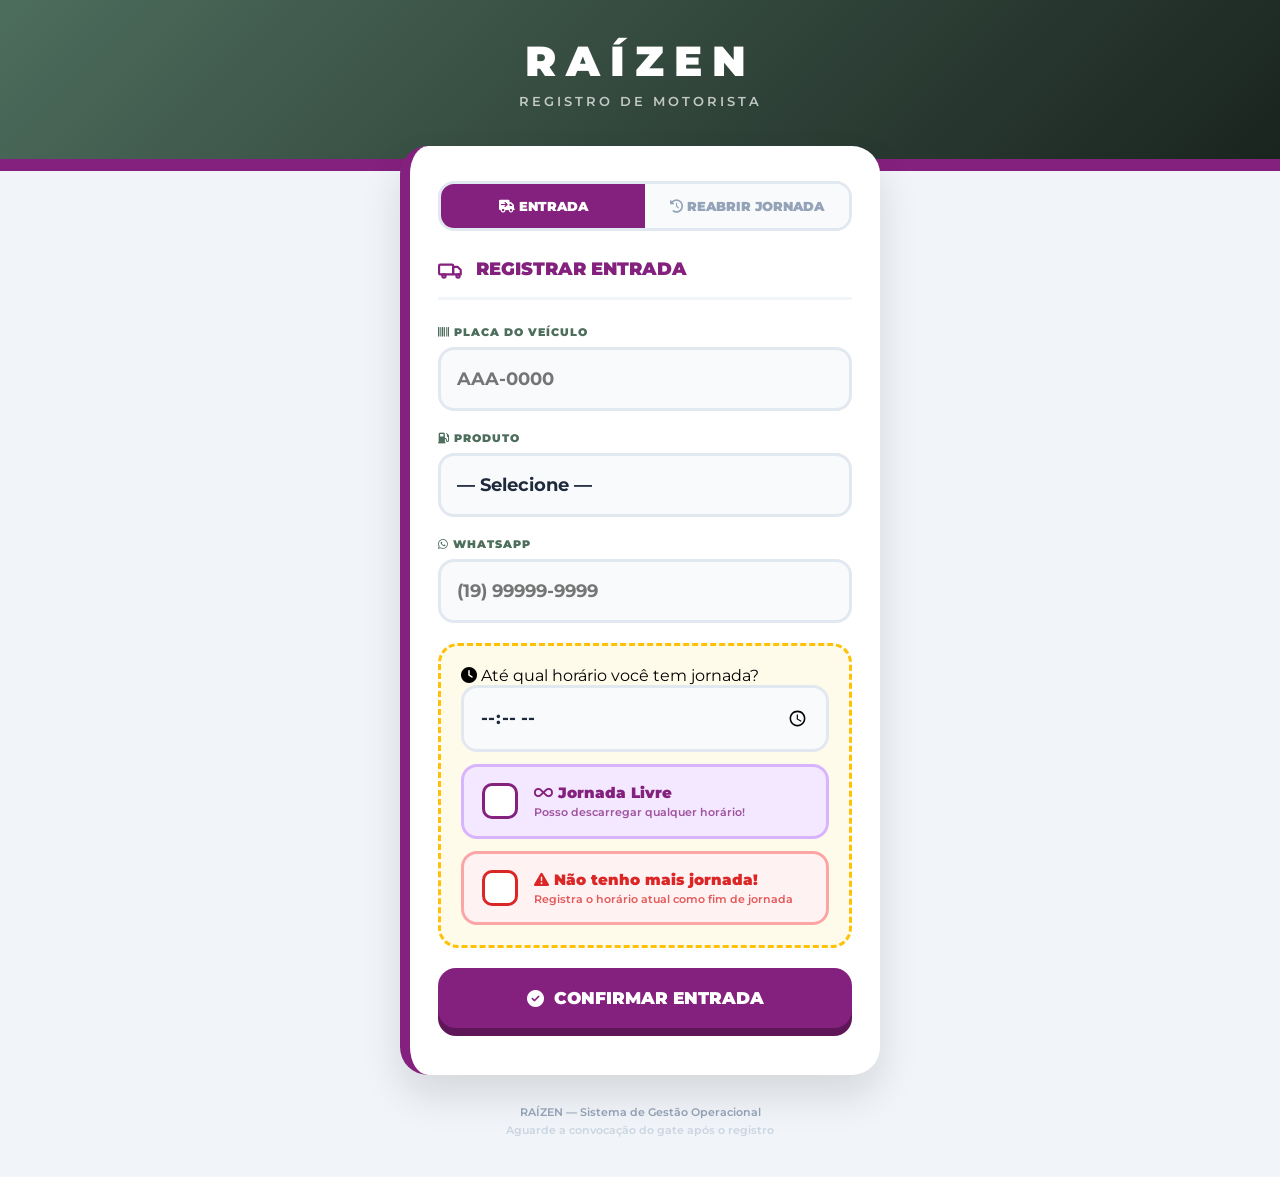
==== commit 72fcb559: "Update motorista.html" ====
--- a/motorista.html
+++ b/motorista.html
@@ -1,1651 +1,413 @@
 <!DOCTYPE html>
-<html lang="pt-br">
+<html lang="pt-BR">
 <head>
     <meta charset="UTF-8">
-    <meta name="viewport" content="width=1200">
-    <title>RAÍZEN - GESTÃO OPERACIONAL V28.0</title>
+    <meta name="viewport" content="width=device-width, initial-scale=1.0, maximum-scale=1.0">
+    <title>RAÍZEN — Registro de Entrada</title>
+    <link rel="manifest" href="manifest.json">
+    <meta name="theme-color" content="#84207D">
+    <meta name="mobile-web-app-capable" content="yes">
+    <meta name="apple-mobile-web-app-capable" content="yes">
+    <meta name="apple-mobile-web-app-status-bar-style" content="black-translucent">
+    <meta name="apple-mobile-web-app-title" content="RAÍZEN">
+    <link rel="apple-touch-icon" href="https://via.placeholder.com/192x192/84207d/ffffff?text=R">
+    <link href="https://fonts.googleapis.com/css2?family=Montserrat:wght@400;600;700;900&display=swap" rel="stylesheet">
     <link rel="stylesheet" href="https://cdnjs.cloudflare.com/ajax/libs/font-awesome/6.4.0/css/all.min.css">
-    <link href="https://fonts.googleapis.com/css2?family=Montserrat:wght@300;400;600;700;900&display=swap" rel="stylesheet">
     <style>
-        :root {
-            --verde-raizen: #4d6d5d;
-            --verde-vivo: #60903e;
-            --verde-claro: #acd36c;
-            --roxo-raizen: #781E77;
-            --roxo-sombra: #571557;
-            --amarelo-raizen: #fcb414;
-            --laranja-raizen: #f47920;
-            --cinza-escuro: #666666;
-            --cinza-claro: #b9bcc0;
-            --fundo-base: #f1f5f9;
-            --branco: #ffffff;
-            --cor-erro: #DA291C;
-            --cor-sucesso: #60903e;
-            --sombra-premium: 0 20px 25px -5px rgba(0,0,0,0.1), 0 10px 10px -5px rgba(0,0,0,0.04);
-        }
-        * { box-sizing: border-box; margin: 0; padding: 0; font-family: 'Montserrat', sans-serif; }
-        body { background-color: var(--fundo-base); color: #1e293b; min-height: 100vh; padding-bottom: 80px; overflow-x: auto; }
-
-        header { background: linear-gradient(135deg, #4d6d5d 0%, #2a3d30 60%, #1a241f 100%); padding: 100px 20px; text-align: center; border-bottom: 12px solid var(--verde-claro); box-shadow: 0 15px 40px rgba(0,0,0,0.4); }
-        .logo-display { color: var(--branco); font-size: 110px; font-weight: 900; letter-spacing: 25px; text-transform: uppercase; text-shadow: 3px 3px 0px rgba(0,0,0,0.25); }
-
-        .card-master { width: 94%; max-width: 1150px; margin: -60px auto 60px; background: var(--branco); padding: 70px; border-radius: 45px; box-shadow: var(--sombra-premium); border-left: 35px solid var(--roxo-raizen); position: relative; z-index: 10; }
-
-        #modulo-operador-full { display: none; width: 98%; max-width: 1900px; margin: 40px auto; background: var(--branco); padding: 45px; border-radius: 35px; box-shadow: var(--sombra-premium); }
-        #modulo-supervisor { display: none; width: 96%; max-width: 1400px; margin: 40px auto; background: var(--branco); padding: 55px; border-radius: 35px; box-shadow: var(--sombra-premium); border-left: 35px solid var(--verde-vivo); }
-        #modulo-logs { display: none; width: 96%; max-width: 1400px; margin: 40px auto; background: var(--branco); padding: 55px; border-radius: 35px; box-shadow: var(--sombra-premium); border-left: 35px solid var(--roxo-raizen); }
-        #modulo-previsao { display: none; width: 96%; max-width: 1300px; margin: 40px auto; background: var(--branco); padding: 55px; border-radius: 35px; box-shadow: var(--sombra-premium); border-left: 35px solid var(--amarelo-raizen); }
-
-        #modal-login { display: none; position: fixed; top:0; left:0; width:100%; height:100%; background: rgba(0,0,0,0.7); z-index: 9999; align-items: center; justify-content: center; }
-        #modal-login.aberto { display: flex; }
-        .login-box { background: white; border-radius: 35px; padding: 60px; width: 90%; max-width: 500px; box-shadow: 0 30px 60px rgba(0,0,0,0.3); }
-        .login-box h3 { font-size: 24px; font-weight: 900; text-transform: uppercase; margin-bottom: 35px; text-align: center; }
-        .login-input { width: 100%; padding: 22px 25px; border: 4px solid #e2e8f0; border-radius: 20px; font-size: 20px; font-weight: 700; background: #f8fafc; margin-bottom: 20px; }
-        .login-input:focus { border-color: var(--roxo-raizen); outline: none; }
-        .login-btn { width: 100%; padding: 25px; border: none; border-radius: 20px; font-size: 18px; font-weight: 900; cursor: pointer; text-transform: uppercase; margin-bottom: 12px; }
-
-        h2 { color: var(--roxo-raizen); text-align: center; font-weight: 900; text-transform: uppercase; margin-bottom: 50px; font-size: 38px; border-bottom: 12px solid #f8fafc; padding-bottom: 25px; display: flex; align-items: center; justify-content: center; gap: 15px; flex-wrap: wrap; }
-
-        .wrapper-input { margin-bottom: 40px; }
-        label { display: flex; align-items: center; gap: 15px; margin-bottom: 18px; font-weight: 900; color: var(--verde-raizen); font-size: 16px; text-transform: uppercase; }
-        input, select { width: 100%; padding: 28px; border: 5px solid #f1f5f9; border-radius: 25px; font-size: 24px; font-weight: 700; background: #f8fafc; transition: all 0.3s ease; }
-        input:focus, select:focus { border-color: var(--roxo-raizen); background: white; outline: none; box-shadow: 0 0 0 15px rgba(120,30,119,0.08); }
-
-        .painel-jornada { background: #fffbeb; padding: 20px; border-radius: 20px; border: 3px dashed var(--amarelo-raizen); margin: 45px 0; }
-        .painel-jornada-titulo { font-weight: 900; color: #92400e; font-size: 11px; text-transform: uppercase; letter-spacing: 1px; margin-bottom: 8px; display: flex; align-items: center; gap: 8px; }
-        .opcao-jornada-master { display: flex; align-items: center; gap: 16px; margin-top: 12px; cursor: pointer; padding: 16px 18px; border-radius: 16px; border: 3px solid transparent; transition: 0.2s; -webkit-tap-highlight-color: transparent; }
-        .opcao-jornada-master:active { transform: scale(0.98); }
-        .opcao-jornada-master.livre { background: #f3e8ff; border-color: #d8b4fe; color: var(--roxo-raizen); }
-        .opcao-jornada-master.livre.marcado { background: #ede9fe; border-color: var(--roxo-raizen); box-shadow: 0 0 0 4px rgba(120,30,119,0.12); }
-        .opcao-jornada-master.semj { background: #fef2f2; border-color: #fca5a5; color: #dc2626; }
-        .opcao-jornada-master.semj.marcado { background: #fee2e2; border-color: #dc2626; box-shadow: 0 0 0 4px rgba(220,38,38,0.12); }
-        .check-box-grande { width: 36px; height: 36px; min-width: 36px; border-radius: 10px; border: 3px solid currentColor; display: flex; align-items: center; justify-content: center; background: white; transition: 0.2s; }
-        .opcao-jornada-master.marcado .check-box-grande { background: currentColor; }
-        .opcao-jornada-master.marcado .check-box-grande::after { content: '\2713'; color: white; font-weight: 900; font-size: 18px; }
-        .opcao-jornada-master input[type=checkbox] { display: none; }
-        .opcao-texto-master { font-size: 15px; font-weight: 900; line-height: 1.3; }
-        .opcao-texto-master small { display: block; font-size: 11px; font-weight: 600; opacity: 0.75; margin-top: 3px; }
-        .horario-capturado-tag { display: none; align-items: center; gap: 8px; background: #fef2f2; border: 2px solid #dc2626; border-radius: 12px; padding: 10px 14px; margin-top: 10px; font-size: 13px; font-weight: 900; color: #dc2626; }
-        .horario-capturado-tag.visivel { display: flex; }
-        .opcao-jornada-master.desabilitado { opacity: 0.35; pointer-events: none; }
-
-        .filtros-top { display: flex; gap: 20px; margin-bottom: 40px; justify-content: center; flex-wrap: wrap; }
-        .chip-filtro { padding: 18px 40px; border-radius: 20px; border: none; background: #e2e8f0; font-weight: 900; cursor: pointer; color: #64748b; font-size: 14px; }
-        .chip-filtro.active { background: var(--roxo-raizen); color: white; transform: scale(1.1); }
-
-        .moldura-tabela { border-radius: 20px; }
-        .fila-grid { display: grid; grid-template-columns: repeat(auto-fill, minmax(340px, 1fr)); gap: 18px; }
-        .fila-card { background: white; border-radius: 22px; border: 3px solid #e2e8f0; padding: 20px; display: flex; flex-direction: column; gap: 12px; }
-        .fila-card-top { display: flex; justify-content: space-between; align-items: center; gap: 10px; flex-wrap: wrap; }
-        .fila-placa { color: var(--roxo-raizen); font-weight: 900; font-size: 26px; cursor: pointer; }
-        .fila-card-mid { display: grid; grid-template-columns: 1fr 1fr; gap: 8px; }
-        .fila-card-bot { display: grid; grid-template-columns: 1fr 1fr; gap: 8px; }
-        .fila-label { font-size: 10px; font-weight: 900; color: #94a3b8; text-transform: uppercase; margin-bottom: 3px; }
-        .input-edit-table { padding: 10px; border: 2px solid #e2e8f0; border-radius: 12px; font-size: 13px; font-weight: 700; width: 100%; text-align: center; background: #f8fafc; }
-        .btn-acao-tabela { padding: 8px; border: none; border-radius: 10px; cursor: pointer; font-weight: 900; font-size: 11px; text-transform: uppercase; width: 100%; margin-top: 4px; }
-
-
-        .btn-master { width: 100%; padding: 35px; background: var(--roxo-raizen); color: white; border: none; border-radius: 30px; font-size: 26px; font-weight: 900; cursor: pointer; text-transform: uppercase; box-shadow: 0 15px 0 var(--roxo-sombra); margin-bottom: 25px; display: flex; justify-content: center; align-items: center; gap: 20px; }
-        .btn-master:active { transform: translateY(10px); box-shadow: 0 5px 0 var(--roxo-sombra); }
-        .chip-filtro { padding: 18px 40px; border-radius: 20px; border: none; background: #e2e8f0; font-weight: 900; cursor: pointer; color: var(--cinza-escuro); font-size: 14px; }
-        .chip-filtro.active { background: var(--verde-vivo); color: white; transform: scale(1.1); }
-
-        #loader-overlay { display: none; position: fixed; top: 0; left: 0; width: 100%; height: 100%; background: rgba(255,255,255,0.95); z-index: 10000; flex-direction: column; align-items: center; justify-content: center; }
-        .raizen-spinner { width: 90px; height: 90px; border: 12px solid #f3f3f3; border-top: 12px solid var(--roxo-raizen); border-radius: 50%; animation: girar 1s linear infinite; }
-        @keyframes girar { 0% { transform: rotate(0deg); } 100% { transform: rotate(360deg); } }
-
-        .resumo-tanques-topo { display: grid; grid-template-columns: repeat(auto-fill, minmax(230px, 1fr)); gap: 18px; margin-bottom: 40px; }
-        .resumo-tanque-mini { background: #f8fafc; border-radius: 20px; padding: 20px 25px; border: 3px solid #e2e8f0; }
-        .mini-barra { height: 10px; border-radius: 10px; background: #e2e8f0; overflow: hidden; margin: 8px 0; }
-        .mini-barra-fill { height: 100%; border-radius: 10px; transition: width 0.5s; }
-        .mini-info { display: flex; justify-content: space-between; font-size: 11px; font-weight: 700; color: #94a3b8; }
-
-        .log-item { background: #f8fafc; border-radius: 18px; padding: 22px 28px; margin-bottom: 14px; border-left: 8px solid #e2e8f0; display: flex; align-items: center; gap: 20px; }
-        .log-item.saida  { border-left-color: var(--verde-vivo); }
-        .log-item.volume { border-left-color: var(--verde-raizen); }
-        .log-item.tanque { border-left-color: var(--roxo-raizen); }
-        .log-item.zerar  { border-left-color: var(--amarelo-raizen); }
-        .log-icon { font-size: 22px; min-width: 35px; text-align: center; }
-        .log-corpo { flex: 1; }
-        .log-acao { font-size: 15px; font-weight: 900; color: #1e293b; }
-        .log-detalhe { font-size: 13px; font-weight: 600; color: #64748b; margin-top: 4px; }
-        .log-meta { font-size: 12px; font-weight: 700; color: #94a3b8; text-align: right; min-width: 160px; }
-        .log-usuario { display: inline-block; background: #ede9fe; color: #6d28d9; padding: 3px 12px; border-radius: 8px; font-size: 11px; font-weight: 900; margin-top: 4px; }
-
-        #badge-usuario { display: none; position: fixed; top: 18px; right: 18px; background: #1e293b; color: white; padding: 10px 22px; border-radius: 20px; font-size: 13px; font-weight: 900; z-index: 9000; gap: 10px; align-items: center; cursor: pointer; }
-        #badge-usuario.visivel { display: flex; }
-
-        .prev-grid { display: grid; grid-template-columns: repeat(auto-fill, minmax(320px, 1fr)); gap: 24px; margin-bottom: 40px; }
-        .prev-card { background: white; border-radius: 24px; padding: 28px; border: 3px solid #fde68a; }
-        .prev-produto { margin-bottom: 20px; display: flex; align-items: center; justify-content: space-between; gap: 12px; }
-        .prev-linha { display: flex; justify-content: space-between; align-items: center; padding: 11px 0; border-bottom: 2px solid #f1f5f9; font-size: 14px; font-weight: 700; }
-        .prev-linha:last-child { border-bottom: none; }
-        .prev-label { color: #64748b; font-size: 13px; font-weight: 700; }
-        .prev-valor { font-size: 16px; font-weight: 900; color: #1e293b; text-align: right; }
-        .prev-destaque { padding: 5px 14px; border-radius: 12px; font-size: 12px; font-weight: 900; white-space: nowrap; }
-        .prev-destaque.ok { background: #dcfce7; color: #166534; }
-        .prev-destaque.critico { background: #fef2f2; color: #ef4444; }
-        .prev-destaque.atencao { background: #fef9c3; color: #854d0e; }
-        .prev-destaque.default { background: #fde68a; color: #92400e; }
-
-        .banner-aviso { background: #fff7ed; border: 3px solid #fed7aa; border-radius: 22px; padding: 22px 28px; margin-bottom: 14px; display: flex; align-items: center; justify-content: space-between; gap: 20px; flex-wrap: wrap; }
-        .banner-aviso-info { display: flex; align-items: center; gap: 16px; }
-        .banner-aviso-icone { width: 44px; height: 44px; border-radius: 50%; background: #ffedd5; display: flex; align-items: center; justify-content: center; flex-shrink: 0; font-size: 22px; }
-        .banner-aviso-texto .titulo { font-size: 16px; font-weight: 900; color: #92400e; }
-        .banner-aviso-texto .subtitulo { font-size: 13px; font-weight: 700; color: #b45309; margin-top: 3px; }
-        .banner-aviso-texto .motoristas { font-size: 12px; font-weight: 700; color: #78350f; margin-top: 6px; background: #ffedd5; padding: 4px 12px; border-radius: 10px; display: inline-block; }
-        .btn-avisar { background: var(--amarelo-raizen); color: #2a1a00; border: none; border-radius: 16px; padding: 16px 28px; font-size: 15px; font-weight: 900; cursor: pointer; white-space: nowrap; flex-shrink: 0; text-transform: uppercase; }
-        .btn-avisar:hover { background: var(--laranja-raizen); color: white; }
-
-        .toggle-wrap { display: flex; align-items: center; gap: 10px; cursor: pointer; user-select: none; }
-        .toggle-track { width: 52px; height: 28px; border-radius: 14px; position: relative; transition: background 0.3s; flex-shrink: 0; }
-        .toggle-track.on  { background: var(--verde-vivo); }
-        .toggle-track.off { background: #cbd5e1; }
-        .toggle-thumb { position: absolute; top: 4px; width: 20px; height: 20px; background: white; border-radius: 50%; transition: left 0.3s; box-shadow: 0 1px 4px rgba(0,0,0,0.2); }
-        .toggle-track.on  .toggle-thumb { left: 28px; }
-        .toggle-track.off .toggle-thumb { left: 4px; }
-
-        /* CARD PRECHECK */
-        .fila-card.precheck { background: #fff7ed; border: 3px solid var(--laranja-raizen); }
-        .secao-precheck-titulo { display:flex; align-items:center; gap:14px; background:#fff7ed; border:3px solid var(--laranja-raizen); border-radius:18px; padding:18px 24px; margin:32px 0 18px; font-size:16px; font-weight:900; color:#92400e; }
-        .secao-precheck-titulo .qtd-badge { background:var(--laranja-raizen); color:white; border-radius:50%; width:32px; height:32px; display:flex; align-items:center; justify-content:center; font-size:14px; font-weight:900; flex-shrink:0; }
-        #modal-agendamentos { display:none; position:fixed; top:0; left:0; width:100%; height:100%; background:rgba(0,0,0,0.7); z-index:9999; align-items:center; justify-content:center; }
-        #modal-agendamentos.aberto { display:flex; }
-        .agend-box { background:white; border-radius:28px; padding:40px; width:95%; max-width:700px; max-height:90vh; overflow-y:auto; box-shadow:0 30px 60px rgba(0,0,0,0.3); }
+        :root { --roxo:#84207d; --verde:#4d6d5d; --ouro:#ffc107; --vermelho:#dc2626; --fundo:#f1f5f9; }
+        * { box-sizing:border-box; margin:0; padding:0; font-family:'Montserrat',sans-serif; }
+        body { background:var(--fundo); min-height:100vh; padding-bottom:40px; }
+        header { background:linear-gradient(135deg,var(--verde) 0%,#1a241f 100%); padding:35px 20px 50px; text-align:center; border-bottom:12px solid var(--roxo); }
+        .logo { color:white; font-size:42px; font-weight:900; letter-spacing:10px; text-transform:uppercase; }
+        .logo-sub { color:rgba(255,255,255,0.7); font-size:13px; font-weight:600; margin-top:6px; letter-spacing:3px; text-transform:uppercase; }
+        .card { width:92%; max-width:480px; margin:-25px auto 0; background:white; border-radius:28px; padding:35px 28px; box-shadow:0 20px 40px rgba(0,0,0,0.12); border-left:10px solid var(--roxo); position:relative; z-index:10; }
+        .card + .card { margin-top:20px; border-left-color:#475569; }
+        .card-titulo { font-size:18px; font-weight:900; color:var(--roxo); text-transform:uppercase; margin-bottom:25px; display:flex; align-items:center; gap:12px; padding-bottom:15px; border-bottom:3px solid #f1f5f9; }
+        .card-titulo.cinza { color:#475569; }
+        .field { margin-bottom:20px; }
+        .field label { display:block; font-size:11px; font-weight:900; color:var(--verde); text-transform:uppercase; letter-spacing:1px; margin-bottom:8px; }
+        .field input, .field select { width:100%; padding:18px 16px; border:3px solid #e2e8f0; border-radius:16px; font-size:18px; font-weight:700; background:#f8fafc; color:#1e293b; transition:0.2s; -webkit-appearance:none; }
+        .field input:focus, .field select:focus { border-color:var(--roxo); background:white; outline:none; box-shadow:0 0 0 6px rgba(132,32,125,0.08); }
+        .jornada-box { background:#fffbeb; border:3px dashed var(--ouro); border-radius:20px; padding:20px; margin-bottom:20px; }
+        .jornada-box > label.titulo-jornada { color:#92400e; font-size:11px; font-weight:900; text-transform:uppercase; letter-spacing:1px; margin-bottom:8px; display:block; }
+        .opcao-jornada { display:flex; align-items:center; gap:16px; margin-top:12px; cursor:pointer; padding:16px 18px; border-radius:16px; border:3px solid transparent; transition:0.2s; -webkit-tap-highlight-color:transparent; }
+        .opcao-jornada:active { transform:scale(0.98); }
+        .opcao-jornada.livre { background:#f3e8ff; border-color:#d8b4fe; color:var(--roxo); }
+        .opcao-jornada.livre.marcado { background:#ede9fe; border-color:var(--roxo); box-shadow:0 0 0 4px rgba(132,32,125,0.12); }
+        .opcao-jornada.semj { background:#fef2f2; border-color:#fca5a5; color:var(--vermelho); }
+        .opcao-jornada.semj.marcado { background:#fee2e2; border-color:var(--vermelho); box-shadow:0 0 0 4px rgba(220,38,38,0.12); }
+        .check-custom { width:36px; height:36px; min-width:36px; border-radius:10px; border:3px solid currentColor; display:flex; align-items:center; justify-content:center; font-size:20px; background:white; transition:0.2s; }
+        .opcao-jornada.marcado .check-custom { background:currentColor; }
+        .opcao-jornada.marcado .check-custom::after { content:'✓'; color:white; font-weight:900; font-size:18px; }
+        .opcao-jornada input[type=checkbox] { display:none; }
+        .opcao-texto { font-size:15px; font-weight:900; line-height:1.3; }
+        .opcao-texto small { display:block; font-size:11px; font-weight:600; opacity:0.75; margin-top:3px; }
+        .horario-atual-tag { display:none; align-items:center; gap:8px; background:#fef2f2; border:2px solid var(--vermelho); border-radius:12px; padding:10px 14px; margin-top:10px; font-size:13px; font-weight:900; color:var(--vermelho); }
+        .horario-atual-tag.visivel { display:flex; }
+        .opcao-jornada.desabilitado { opacity:0.35; pointer-events:none; }
+        .btn { width:100%; padding:20px; border:none; border-radius:18px; font-size:17px; font-weight:900; cursor:pointer; text-transform:uppercase; display:flex; align-items:center; justify-content:center; gap:10px; transition:0.2s; margin-bottom:12px; }
+        .btn:active { transform:scale(0.97); }
+        .btn-roxo { background:var(--roxo); color:white; box-shadow:0 8px 0 #5e1659; }
+        .btn-roxo:active { box-shadow:0 3px 0 #5e1659; transform:translateY(5px); }
+        .btn-cinza { background:#475569; color:white; box-shadow:0 8px 0 #2d3748; }
+        .btn-cinza:active { box-shadow:0 3px 0 #2d3748; transform:translateY(5px); }
+        .btn-outline { background:none; color:var(--roxo); border:3px solid var(--roxo); box-shadow:none; }
+        #tela-sucesso { display:none; text-align:center; padding:20px 0; }
+        .sucesso-icone { width:90px; height:90px; background:#dcfce7; border-radius:50%; display:flex; align-items:center; justify-content:center; margin:0 auto 20px; font-size:40px; }
+        .sucesso-titulo { font-size:24px; font-weight:900; color:#166534; margin-bottom:8px; }
+        .sucesso-sub { font-size:14px; font-weight:600; color:#64748b; margin-bottom:25px; line-height:1.6; }
+        .sucesso-placa { background:#f0fdf4; border:3px solid #86efac; border-radius:16px; padding:16px; margin-bottom:25px; }
+        .sucesso-placa .label { font-size:11px; font-weight:900; color:#166534; text-transform:uppercase; letter-spacing:1px; }
+        .sucesso-placa .valor { font-size:28px; font-weight:900; color:#14532d; margin-top:4px; }
+        #loader { display:none; position:fixed; top:0; left:0; width:100%; height:100%; background:rgba(255,255,255,0.92); z-index:9999; flex-direction:column; align-items:center; justify-content:center; gap:20px; }
+        .spinner { width:60px; height:60px; border:8px solid #f1f5f9; border-top:8px solid var(--roxo); border-radius:50%; animation:spin 0.8s linear infinite; }
+        @keyframes spin { to { transform:rotate(360deg); } }
+        .loader-txt { font-size:15px; font-weight:900; color:var(--roxo); text-transform:uppercase; letter-spacing:1px; }
+        .msg-erro { background:#fef2f2; border:2px solid #fca5a5; border-radius:14px; padding:14px 16px; font-size:13px; font-weight:700; color:#ef4444; margin-bottom:16px; display:none; align-items:center; gap:10px; }
+        .msg-erro.visivel { display:flex; }
+        .tabs { display:flex; gap:0; margin-bottom:25px; border-radius:16px; overflow:hidden; border:3px solid #e2e8f0; }
+        .tab { flex:1; padding:14px; text-align:center; font-size:13px; font-weight:900; text-transform:uppercase; cursor:pointer; background:#f8fafc; color:#94a3b8; transition:0.2s; }
+        .tab.active { background:var(--roxo); color:white; }
     </style>
 </head>
 <body>
 
-<div id="loader-overlay"><div class="raizen-spinner"></div><h2 style="border:none;margin-top:25px;">SINCRONIZANDO...</h2></div>
-
-<div id="badge-usuario" onclick="sairSessao()" title="Clique para sair">
-    <i class="fa-solid fa-circle-user"></i>
-    <span id="badge-nome">---</span>
-    <span id="badge-perfil" style="background:var(--roxo-raizen);padding:2px 10px;border-radius:8px;font-size:11px;">---</span>
-    <i class="fa-solid fa-right-from-bracket" style="font-size:12px;opacity:0.7;"></i>
-</div>
-
-<div id="modal-login">
-    <div class="login-box">
-        <h3 id="login-titulo" style="color:var(--roxo-raizen);"><i class="fa-solid fa-lock"></i> ACESSO AO SISTEMA</h3>
-        <input type="text" id="login-usuario" class="login-input" placeholder="Seu nome de usuário">
-        <input type="password" id="login-senha" class="login-input" placeholder="Senha" autocomplete="current-password">
-        <div id="login-erro" style="color:#ef4444;font-weight:900;font-size:14px;text-align:center;margin-bottom:15px;display:none;">Usuário ou senha incorretos</div>
-        <button onclick="processarLogin()" class="login-btn" style="background:var(--roxo-raizen);color:white;">ENTRAR</button>
-        <button onclick="fecharLogin()" class="login-btn" style="background:#f1f5f9;color:#475569;">CANCELAR</button>
+<div id="loader"><div class="spinner"></div><div class="loader-txt">Aguarde...</div></div>
+
+<header>
+    <div class="logo">RAÍZEN</div>
+    <div class="logo-sub">Registro de Motorista</div>
+</header>
+
+<div class="card" id="card-principal">
+    <div class="tabs">
+        <div class="tab active" id="tab-entrada" onclick="trocarAba('entrada')">
+            <i class="fa-solid fa-truck-arrow-right"></i> Entrada
+        </div>
+        <div class="tab" id="tab-jornada" onclick="trocarAba('jornada')">
+            <i class="fa-solid fa-clock-rotate-left"></i> Reabrir Jornada
+        </div>
     </div>
-</div>
-
-<!-- MODAL PRIMEIRO ACESSO — CRIAR SENHA -->
-<div id="modal-primeira-senha" style="display:none;position:fixed;top:0;left:0;width:100%;height:100%;background:rgba(0,0,0,0.8);z-index:10000;align-items:center;justify-content:center;">
-    <div class="login-box" style="border-top:6px solid var(--verde-vivo);">
-        <h3 style="color:var(--verde-vivo);margin-bottom:10px;"><i class="fa-solid fa-key"></i> PRIMEIRO ACESSO</h3>
-        <p style="font-size:13px;font-weight:600;color:#64748b;text-align:center;margin-bottom:28px;line-height:1.6;">
-            Bem-vindo! Crie sua senha pessoal para os próximos acessos.
-        </p>
-        <input type="password" id="nova-senha" class="login-input" placeholder="Digite sua nova senha" autocomplete="new-password">
-        <input type="password" id="confirma-senha" class="login-input" placeholder="Confirme sua senha" autocomplete="new-password">
-        <div id="primeira-senha-erro" style="color:#ef4444;font-weight:900;font-size:13px;text-align:center;margin-bottom:15px;display:none;"></div>
-        <button onclick="salvarPrimeiraSenha()" class="login-btn" style="background:var(--verde-vivo);color:white;">
-            <i class="fa-solid fa-check"></i> CRIAR SENHA E ENTRAR
+
+    <div id="aba-entrada">
+        <div class="card-titulo">
+            <svg xmlns="http://www.w3.org/2000/svg" viewBox="0 0 24 24" width="26" height="26" fill="none" stroke="#84207d" stroke-width="2" stroke-linecap="round" stroke-linejoin="round">
+                <rect x="1" y="8" width="13" height="9" rx="1"/><path d="M14 10h4l3 3v4h-7V10z"/>
+                <circle cx="5.5" cy="18.5" r="1.5"/><circle cx="18.5" cy="18.5" r="1.5"/>
+            </svg>
+            Registrar Entrada
+        </div>
+        <div id="erro-entrada" class="msg-erro">
+            <i class="fa-solid fa-circle-exclamation"></i><span id="erro-entrada-txt">Erro</span>
+        </div>
+        <div class="field">
+            <label><i class="fa-solid fa-barcode"></i> Placa do Veículo</label>
+            <input type="text" id="placa" placeholder="AAA-0000" maxlength="8" autocomplete="off" autocapitalize="characters">
+        </div>
+        <div class="field">
+            <label><i class="fa-solid fa-gas-pump"></i> Produto</label>
+            <select id="produto">
+                <option value="">— Selecione —</option>
+                <option value="GASOLINA">Gasolina</option>
+                <option value="BIODIESEL (B100)">Biodiesel (B100)</option>
+                <option value="ETANOL ANIDRO">Etanol Anidro</option>
+                <option value="ETANOL HIDRATADO">Etanol Hidratado</option>
+                <option value="DIESEL S10">Diesel S10</option>
+            </select>
+        </div>
+        <div class="field">
+            <label><i class="fa-brands fa-whatsapp"></i> WhatsApp</label>
+            <input type="tel" id="whatsapp" placeholder="(19) 99999-9999" inputmode="numeric">
+        </div>
+        <div class="jornada-box">
+            <div id="campo-hora-entrada">
+                <label class="titulo-jornada"><i class="fa-solid fa-clock"></i> Até qual horário você tem jornada?</label>
+                <input type="time" id="limite" style="margin-top:0;width:100%;padding:18px 16px;border:3px solid #e2e8f0;border-radius:16px;font-size:18px;font-weight:700;background:#f8fafc;color:#1e293b;">
+            </div>
+            <div class="opcao-jornada livre" id="opcao-livre" onclick="toggleOpcao('livre')">
+                <input type="checkbox" id="jornada24">
+                <div class="check-custom"></div>
+                <div class="opcao-texto">
+                    <i class="fa-solid fa-infinity"></i> Jornada Livre
+                    <small>Posso descarregar qualquer horário!</small>
+                </div>
+            </div>
+            <div class="opcao-jornada semj" id="opcao-semj" onclick="toggleOpcao('semj')">
+                <input type="checkbox" id="semjornada">
+                <div class="check-custom"></div>
+                <div class="opcao-texto">
+                    <i class="fa-solid fa-triangle-exclamation"></i> Não tenho mais jornada!
+                    <small>Registra o horário atual como fim de jornada</small>
+                </div>
+            </div>
+            <div class="horario-atual-tag" id="tag-horario-atual">
+                <i class="fa-solid fa-clock"></i>
+                <span>Jornada fim registrada: <strong id="horario-capturado">--:--</strong></span>
+            </div>
+        </div>
+        <button class="btn btn-roxo" onclick="registrarEntrada()">
+            <i class="fa-solid fa-circle-check"></i> CONFIRMAR ENTRADA
+        </button>
+    </div>
+
+    <div id="aba-jornada" style="display:none;">
+        <div class="card-titulo cinza"><i class="fa-solid fa-clock-rotate-left"></i> Reabrir Jornada</div>
+        <div id="erro-jornada" class="msg-erro">
+            <i class="fa-solid fa-circle-exclamation"></i><span id="erro-jornada-txt">Erro</span>
+        </div>
+        <div style="background:#f0f9ff;border-radius:16px;padding:16px;margin-bottom:20px;font-size:13px;font-weight:600;color:#0369a1;line-height:1.6;">
+            <i class="fa-solid fa-circle-info"></i> Informe sua placa e o novo horário limite para reabrir sua jornada.
+        </div>
+        <div class="field">
+            <label>Placa do Veículo</label>
+            <input type="text" id="re-placa" placeholder="AAA-0000" maxlength="8" autocomplete="off" autocapitalize="characters">
+        </div>
+        <div class="field">
+            <label>Nova Hora Limite</label>
+            <input type="time" id="re-hora">
+        </div>
+        <button class="btn btn-cinza" onclick="reabrirJornada()">
+            <i class="fa-solid fa-rotate"></i> REABRIR JORNADA
+        </button>
+    </div>
+
+    <div id="tela-sucesso">
+        <div class="sucesso-icone">✅</div>
+        <div class="sucesso-titulo" id="sucesso-titulo">Registrado!</div>
+        <div class="sucesso-placa">
+            <div class="label">Veículo</div>
+            <div class="valor" id="sucesso-placa-val">---</div>
+        </div>
+        <div class="sucesso-sub" id="sucesso-msg">Seu registro foi realizado com sucesso. Aguarde a convocação do gate.</div>
+        <button class="btn btn-outline" onclick="novoRegistro()">
+            <i class="fa-solid fa-plus"></i> NOVO REGISTRO
         </button>
     </div>
 </div>
 
-<!-- MODAL IMPORTAR AGENDAMENTOS -->
-<div id="modal-agendamentos">
-    <div class="agend-box">
-        <div style="display:flex;justify-content:space-between;align-items:center;margin-bottom:24px;">
-            <div style="font-size:20px;font-weight:900;color:var(--roxo-raizen);display:flex;align-items:center;gap:12px;">
-                <i class="fa-solid fa-calendar-check"></i> IMPORTAR AGENDAMENTOS DO COLETA
-            </div>
-            <button onclick="fecharModalAgendamentos()" style="background:none;border:none;font-size:24px;cursor:pointer;color:#94a3b8;">✕</button>
-        </div>
-        <div style="background:#eff6ff;border-radius:16px;padding:16px 20px;margin-bottom:20px;font-size:13px;font-weight:600;color:#1d4ed8;">
-            <i class="fa-solid fa-circle-info"></i> Cole o conteúdo copiado do Excel do Coleta (Ctrl+A → Ctrl+C na planilha). O sistema importa apenas os status <b>Agendado</b> e <b>Agendado Automaticamente</b>.
-        </div>
-        <textarea id="textarea-agendamentos" placeholder="Cole aqui o conteúdo do Excel do Coleta..." style="width:100%;height:180px;padding:16px;border:3px solid #e2e8f0;border-radius:16px;font-size:12px;font-weight:600;font-family:monospace;background:#f8fafc;resize:vertical;color:#1e293b;outline:none;margin-bottom:16px;"></textarea>
-        <div id="preview-agendamentos" style="display:none;margin-bottom:16px;"></div>
-        <div style="display:flex;gap:12px;flex-wrap:wrap;">
-            <button onclick="parsearAgendamentos()" style="background:var(--roxo-raizen);color:white;border:none;border-radius:16px;padding:16px 28px;font-size:15px;font-weight:900;cursor:pointer;flex:1;text-transform:uppercase;">
-                <i class="fa-solid fa-magnifying-glass"></i> PROCESSAR
-            </button>
-            <button onclick="document.getElementById('textarea-agendamentos').value='';document.getElementById('preview-agendamentos').style.display='none';" style="background:#f1f5f9;color:#475569;border:none;border-radius:16px;padding:16px 20px;font-size:14px;font-weight:900;cursor:pointer;">
-                <i class="fa-solid fa-trash"></i> LIMPAR
-            </button>
-        </div>
-    </div>
-</div>
-
-<header><div class="logo-display">RAÍZEN</div></header>
-<div class="card-master" id="secao-entrada">
-    <div id="form-principal-wrapper">
-        <h2>
-            <svg xmlns="http://www.w3.org/2000/svg" viewBox="0 0 24 24" width="42" height="42" fill="none" stroke="#84207d" stroke-width="1.5" stroke-linecap="round" stroke-linejoin="round">
-                <rect x="1" y="8" width="13" height="9" rx="1"/>
-                <path d="M14 10h4l3 3v4h-7V10z"/>
-                <circle cx="5.5" cy="18.5" r="1.5"/>
-                <circle cx="18.5" cy="18.5" r="1.5"/>
-            </svg>
-            REGISTRO DE ENTRADA
-        </h2>
-        <form id="formMaster">
-            <div class="wrapper-input">
-                <label><i class="fa-solid fa-barcode"></i> PLACA DO VEÍCULO</label>
-                <input type="text" id="placa" placeholder="AAA-0000" maxlength="8" required>
-            </div>
-            <div class="wrapper-input">
-                <label><i class="fa-solid fa-gas-pump"></i> PRODUTO</label>
-                <select id="produto" required>
-                    <option value="">-- SELECIONE --</option>
-                    <option value="GASOLINA">GASOLINA</option>
-                    <option value="BIODIESEL (B100)">BIODIESEL (B100)</option>
-                    <option value="ETANOL ANIDRO">ETANOL ANIDRO</option>
-                    <option value="ETANOL HIDRATADO">ETANOL HIDRATADO</option>
-                    <option value="DIESEL S10">DIESEL S10</option>
-                </select>
-            </div>
-            <div class="wrapper-input">
-                <label><i class="fa-brands fa-whatsapp"></i> WHATSAPP MOTORISTA</label>
-                <input type="tel" id="whatsapp" placeholder="(19) 99999-9999" required>
-            </div>
-            <div class="painel-jornada">
-                <div id="area-tempo">
-                    <div class="painel-jornada-titulo"><i class="fa-solid fa-clock"></i> ATÉ QUAL HORÁRIO VOCÊ TEM JORNADA?</div>
-                    <input type="time" id="limite">
-                </div>
-                <div class="opcao-jornada-master livre" id="opcao-livre-master" onclick="toggleOpcaoMaster('livre')">
-                    <input type="checkbox" id="jornada24">
-                    <div class="check-box-grande"></div>
-                    <div class="opcao-texto-master">
-                        <i class="fa-solid fa-infinity"></i> JORNADA LIVRE
-                        <small>Posso descarregar qualquer horário!</small>
-                    </div>
-                </div>
-                <div class="opcao-jornada-master semj" id="opcao-semj-master" onclick="toggleOpcaoMaster('semj')">
-                    <input type="checkbox" id="semjornada">
-                    <div class="check-box-grande"></div>
-                    <div class="opcao-texto-master">
-                        <i class="fa-solid fa-triangle-exclamation"></i> NÃO TENHO MAIS JORNADA!
-                        <small>Registra o horário atual como fim de jornada</small>
-                    </div>
-                </div>
-                <div class="horario-capturado-tag" id="tag-horario-master">
-                    <i class="fa-solid fa-clock"></i>
-                    <span>Jornada fim registrada: <strong id="horario-capturado-master">--:--</strong></span>
-                </div>
-            </div>
-            <button type="submit" class="btn-master">CONFIRMAR REGISTRO</button>
-            <button type="button" onclick="abrirReabertura()" class="btn-master" style="background:#475569;box-shadow:0 15px 0 #2d3748;font-size:18px;">
-                <i class="fa-solid fa-clock-rotate-left"></i> REABRIR JORNADA EXISTENTE
-            </button>
-        </form>
-    </div>
-
-    <div id="form-reabertura-wrapper" style="display:none;">
-        <h2 style="color:#475569">REABRIR REGISTRO</h2>
-        <div class="wrapper-input">
-            <label>PLACA</label>
-            <input type="text" id="re_placa" placeholder="AAA-0000" maxlength="8">
-        </div>
-        <div class="wrapper-input">
-            <label>NOVA HORA LIMITE</label>
-            <input type="time" id="re_hora">
-        </div>
-        <button onclick="processarReabertura()" class="btn-master" style="background:#475569">ATUALIZAR JORNADA</button>
-        <button onclick="fecharReabertura()" style="width:100%;background:none;border:none;color:var(--roxo-raizen);font-weight:900;cursor:pointer;padding:20px;">CANCELAR</button>
-    </div>
-
-    <div style="text-align:center;margin-top:50px;display:flex;flex-direction:column;gap:20px;align-items:center;">
-        <button onclick="abrirLogin('GATE')" style="background:none;border:none;color:var(--roxo-raizen);font-weight:900;cursor:pointer;text-transform:uppercase;letter-spacing:2px;font-size:16px;">
-            <i class="fa-solid fa-lock"></i> ACESSO GATE
-        </button>
-        <button onclick="abrirLogin('SUPERVISOR')" style="background:none;border:none;color:#0ea5e9;font-weight:900;cursor:pointer;text-transform:uppercase;letter-spacing:2px;font-size:16px;">
-            <i class="fa-solid fa-shield-halved"></i> ACESSO SUPERVISOR (TANQUES)
-        </button>
-    </div>
-</div>
-
-<div id="modulo-operador-full">
-    <h2>PAINEL DE CONTROLE DE PÁTIO — GATE</h2>
-    <div id="resumo-tanques-operador" class="resumo-tanques-topo"></div>
-
-    <div style="display:flex;gap:16px;margin-bottom:28px;align-items:center;flex-wrap:wrap;">
-        <div style="flex:1;min-width:220px;position:relative;">
-            <i class="fa-solid fa-magnifying-glass" style="position:absolute;left:18px;top:50%;transform:translateY(-50%);color:var(--cinza-claro);font-size:16px;pointer-events:none;"></i>
-            <input type="text" id="busca-placa" placeholder="Buscar placa..." oninput="renderTabela()"
-                style="width:100%;padding:18px 18px 18px 48px;border:3px solid #e2e8f0;border-radius:20px;font-size:18px;font-weight:700;background:#f8fafc;outline:none;transition:border 0.2s;"
-                onfocus="this.style.borderColor='var(--verde-vivo)'" onblur="this.style.borderColor='#e2e8f0'">
-        </div>
-        <button onclick="document.getElementById('busca-placa').value='';renderTabela();"
-            style="background:none;border:3px solid #e2e8f0;color:var(--cinza-escuro);border-radius:20px;padding:18px 24px;font-size:14px;font-weight:900;cursor:pointer;white-space:nowrap;">
-            <i class="fa-solid fa-xmark"></i> LIMPAR
-        </button>
-
-        <button onclick="abrirModalAgendamentos()"
-            style="background:var(--laranja-raizen);color:white;border:none;border-radius:20px;padding:18px 24px;font-size:13px;font-weight:900;cursor:pointer;white-space:nowrap;display:flex;align-items:center;gap:8px;">
-            <i class="fa-solid fa-calendar-check"></i> IMPORTAR AG.
-        </button>
-    </div>
-
-    <div class="filtros-top">
-        <button class="chip-filtro active" onclick="filtrar('TODOS',this)">TODOS</button>
-        <button class="chip-filtro" onclick="filtrar('GASOLINA',this)">GASOLINA</button>
-        <button class="chip-filtro" onclick="filtrar('BIODIESEL',this)">BIODIESEL</button>
-        <button class="chip-filtro" onclick="filtrar('ANIDRO',this)">ANIDRO</button>
-        <button class="chip-filtro" onclick="filtrar('HIDRATADO',this)">HIDRATADO</button>
-        <button class="chip-filtro" onclick="filtrar('DIESEL',this)">DIESEL S10</button>
-    </div>
-    <div class="moldura-tabela">
-        <div class="fila-grid" id="listaFila"></div>
-    </div>
-    
-    <!-- SEÇÃO PRECHECK -->
-    <div id="secao-precheck" style="display:none;">
-        <div class="secao-precheck-titulo">
-            <div class="qtd-badge" id="qtd-precheck">0</div>
-            <div>
-                <div>⏳ AGUARDANDO PRECHECK — APENAS AGENDADOS</div>
-                <div style="font-size:12px;font-weight:600;color:#b45309;margin-top:3px;">Motoristas ainda não deram entrada. Falta informar telefone e jornada.</div>
-            </div>
-        </div>
-        <div class="fila-grid" id="listaPrecheck"></div>
-    </div>
-
-    <div id="banners-aviso-tanque" style="margin-top:28px;"></div>
-    <div style="margin-top:40px;display:flex;gap:25px;">
-        <button class="btn-master" style="background:#1e293b;box-shadow:0 15px 0 #0f172a;" onclick="location.reload()">VOLTAR</button>
-        <button class="btn-master" style="background:var(--verde-raizen);box-shadow:0 15px 0 #2d3e35;" onclick="carregarDados()">ATUALIZAR</button>
-    </div>
-</div>
-
-<div id="modulo-supervisor">
-    <h2 style="color:var(--verde-vivo);"><i class="fa-solid fa-shield-halved"></i> GESTÃO DE TANQUES — SUPERVISOR</h2>
-
-    <div style="background:#fff7ed;border:3px solid #fed7aa;border-radius:22px;padding:22px 28px;margin-bottom:28px;display:flex;align-items:center;gap:16px;">
-        <div style="font-size:32px;">🔒</div>
-        <div>
-            <div style="font-size:16px;font-weight:900;color:#92400e;">MARGEM DE SEGURANÇA ATIVA: 120.000 L</div>
-            <div style="font-size:13px;font-weight:600;color:#b45309;margin-top:3px;">
-                Ao importar o relatório, o sistema subtrai automaticamente 120.000 L do Espaço de cada tanque antes de liberar para o gate.
-            </div>
-        </div>
-    </div>
-
-    <div style="background:#f0fdf4;border-radius:25px;padding:30px;margin-bottom:35px;border:3px solid #86efac;">
-        <div style="display:flex;align-items:center;gap:14px;margin-bottom:16px;">
-            <div style="width:44px;height:44px;background:#dcfce7;border-radius:50%;display:flex;align-items:center;justify-content:center;flex-shrink:0;font-size:22px;">📋</div>
-            <div>
-                <div style="font-size:17px;font-weight:900;color:#166534;">IMPORTAR DO RELATÓRIO DE SUPERVISÃO DE TANQUES</div>
-                <div style="font-size:13px;font-weight:600;color:#16a34a;margin-top:2px;">
-                    Copie toda a tabela (Ctrl+A → Ctrl+C) e cole abaixo. O sistema lê a coluna <b>Espaço (m³)</b>, subtrai 120.000 L e atualiza cada tanque automaticamente.
-                </div>
-            </div>
-        </div>
-        <textarea id="textarea-importacao" placeholder="Cole aqui o conteúdo copiado do Relatório de Supervisão de Tanques..." style="width:100%;height:140px;padding:16px;border:3px solid #86efac;border-radius:16px;font-size:13px;font-weight:600;font-family:monospace;background:#f8fffe;resize:vertical;color:#1e293b;outline:none;"></textarea>
-        <div id="preview-importacao" style="display:none;margin-top:16px;background:white;border-radius:16px;border:2px solid #86efac;overflow:hidden;"></div>
-        <div style="display:flex;gap:14px;margin-top:16px;flex-wrap:wrap;">
-            <button onclick="parsearTabelaSupervisao()" style="background:#16a34a;color:white;border:none;border-radius:16px;padding:16px 32px;font-size:15px;font-weight:900;cursor:pointer;display:flex;align-items:center;gap:10px;text-transform:uppercase;">
-                <i class="fa-solid fa-file-import"></i> IMPORTAR E ATUALIZAR TANQUES
-            </button>
-            <button onclick="document.getElementById('textarea-importacao').value='';document.getElementById('preview-importacao').style.display='none';"
-                style="background:#f1f5f9;color:#475569;border:none;border-radius:16px;padding:16px 24px;font-size:15px;font-weight:900;cursor:pointer;text-transform:uppercase;">
-                <i class="fa-solid fa-trash"></i> LIMPAR
-            </button>
-        </div>
-    </div>
-
-    <div id="tanques-supervisor-grid"></div>
-
-    <div style="display:flex;gap:20px;margin-top:30px;flex-wrap:wrap;">
-        <button onclick="abrirPrevisao()" class="btn-master" style="background:var(--amarelo-raizen);color:#2a1a00;box-shadow:0 15px 0 #c8900f;">
-            <i class="fa-solid fa-chart-line"></i> PREVISÃO DE ENCHIMENTO
-        </button>
-        <button onclick="abrirLogs()" class="btn-master" style="background:var(--roxo-raizen);box-shadow:0 15px 0 var(--roxo-sombra);">
-            <i class="fa-solid fa-clock-rotate-left"></i> VER LOG DE AÇÕES
-        </button>
-        <button onclick="location.reload()" class="btn-master" style="background:var(--cinza-escuro);box-shadow:0 15px 0 #444;">VOLTAR</button>
-    </div>
-</div>
-
-<div id="modulo-logs">
-    <h2 style="color:var(--roxo-raizen);"><i class="fa-solid fa-clock-rotate-left"></i> LOG DE AÇÕES</h2>
-
-    <!-- FILTRO POR TIPO -->
-    <div style="display:flex;gap:15px;margin-bottom:20px;flex-wrap:wrap;">
-        <button onclick="filtrarLog('TODOS',this)" class="chip-filtro active" style="font-size:13px;padding:14px 28px;">TODOS</button>
-        <button onclick="filtrarLog('SAIDA',this)" class="chip-filtro" style="font-size:13px;padding:14px 28px;">SAÍDAS</button>
-        <button onclick="filtrarLog('VOLUME',this)" class="chip-filtro" style="font-size:13px;padding:14px 28px;">VOLUMES</button>
-        <button onclick="filtrarLog('TANQUE',this)" class="chip-filtro" style="font-size:13px;padding:14px 28px;">TANQUES</button>
-    </div>
-
-    <!-- FILTRO POR DATA -->
-    <div style="background:#f8fafc;border-radius:20px;padding:22px 28px;margin-bottom:28px;border:3px solid #e2e8f0;display:flex;align-items:flex-end;gap:16px;flex-wrap:wrap;">
-        <div style="display:flex;align-items:center;gap:10px;font-size:14px;font-weight:900;color:#475569;">
-            <i class="fa-solid fa-calendar-days" style="color:var(--roxo-raizen);"></i>
-            FILTRAR POR DATA
-        </div>
-        <div style="display:flex;gap:12px;flex-wrap:wrap;flex:1;align-items:flex-end;">
-            <div>
-                <div style="font-size:10px;font-weight:900;color:#94a3b8;text-transform:uppercase;margin-bottom:6px;">DE</div>
-                <input type="date" id="log-data-de" onchange="renderLogs()"
-                    style="padding:12px 16px;border:3px solid #e2e8f0;border-radius:14px;font-size:14px;font-weight:700;background:white;color:#1e293b;outline:none;cursor:pointer;"
-                    onfocus="this.style.borderColor='var(--roxo-raizen)'" onblur="this.style.borderColor='#e2e8f0'">
-            </div>
-            <div>
-                <div style="font-size:10px;font-weight:900;color:#94a3b8;text-transform:uppercase;margin-bottom:6px;">ATÉ</div>
-                <input type="date" id="log-data-ate" onchange="renderLogs()"
-                    style="padding:12px 16px;border:3px solid #e2e8f0;border-radius:14px;font-size:14px;font-weight:700;background:white;color:#1e293b;outline:none;cursor:pointer;"
-                    onfocus="this.style.borderColor='var(--roxo-raizen)'" onblur="this.style.borderColor='#e2e8f0'">
-            </div>
-            <button onclick="limparFiltroData()" style="background:none;border:3px solid #e2e8f0;color:#64748b;border-radius:14px;padding:12px 18px;font-size:13px;font-weight:900;cursor:pointer;white-space:nowrap;">
-                <i class="fa-solid fa-xmark"></i> LIMPAR
-            </button>
-            <div id="log-contador" style="background:#ede9fe;color:#6d28d9;border-radius:12px;padding:10px 16px;font-size:13px;font-weight:900;display:none;align-items:center;gap:6px;white-space:nowrap;">
-                <i class="fa-solid fa-list"></i> <span id="log-contador-num">0</span> registros
-            </div>
-        </div>
-    </div>
-
-    <div id="lista-logs"></div>
-    <div style="margin-top:40px;display:flex;gap:20px;">
-        <button onclick="document.getElementById('modulo-logs').style.display='none';document.getElementById('modulo-supervisor').style.display='block';" class="btn-master" style="background:#475569;box-shadow:0 15px 0 #334155;">VOLTAR</button>
-        <button onclick="carregarLogs()" class="btn-master" style="background:#7c3aed;box-shadow:0 15px 0 #5b21b6;"><i class="fa-solid fa-rotate"></i> ATUALIZAR</button>
-    </div>
-</div>
-
-<div id="modulo-previsao">
-    <h2 style="color:var(--amarelo-raizen);"><i class="fa-solid fa-chart-line"></i> PREVISÃO DE ENCHIMENTO</h2>
-    <div style="background:#fffbeb;border-radius:25px;padding:28px;margin-bottom:40px;border:3px solid #fde68a;">
-        <p style="font-size:15px;font-weight:700;color:#92400e;text-align:center;">
-            <i class="fa-solid fa-circle-info"></i>
-            Estimativa de quantas descargas cabem até o tanque ficar cheio, baseada nos volumes dos caminhões no pátio.
-        </p>
-    </div>
-    <div id="previsao-grid" class="prev-grid"></div>
-    <button onclick="document.getElementById('modulo-previsao').style.display='none';document.getElementById('modulo-supervisor').style.display='block';"
-        class="btn-master" style="background:#475569;box-shadow:0 15px 0 #334155;max-width:400px;margin:0 auto;">VOLTAR</button>
+<div style="text-align:center;margin-top:30px;padding:0 20px;">
+    <p style="font-size:11px;font-weight:600;color:#94a3b8;">RAÍZEN — Sistema de Gestão Operacional</p>
+    <p style="font-size:11px;font-weight:600;color:#cbd5e1;margin-top:4px;">Aguarde a convocação do gate após o registro</p>
 </div>
 
 <script>
     const DB = {
         URL: 'https://rbbkjuiizmvatiawfzuv.supabase.co',
-        KEY: 'sb_publishable_WkrHi6cWtZsnsDXl0nh1hA_kz1UT_1X',
         H: {
-            "apikey":        'sb_publishable_WkrHi6cWtZsnsDXl0nh1hA_kz1UT_1X',
+            "apikey": 'sb_publishable_WkrHi6cWtZsnsDXl0nh1hA_kz1UT_1X',
             "Authorization": 'Bearer sb_publishable_WkrHi6cWtZsnsDXl0nh1hA_kz1UT_1X',
-            "Content-Type":  "application/json",
-            "Prefer":        "return=minimal"
+            "Content-Type": "application/json",
+            "Prefer": "return=minimal"
         }
     };
 
-    const SEGURANCA_L = 120000;
-
-
-    // Mapeamento produto Coleta → produto sistema
-    const MAPA_PRODUTO_COLETA = {
-        'hidratado':  'ETANOL HIDRATADO',
-        'anidro':     'ETANOL ANIDRO',
-        'biodiesel':  'BIODIESEL (B100)',
-        'gasolina a': 'GASOLINA',
-        'gasolina':   'GASOLINA',
-        'diesel s10': 'DIESEL S10',
-        'diesel':     'DIESEL S10',
+    const agora = () => new Date().toLocaleString('pt-BR');
+    const horaAtual = () => {
+        const now = new Date();
+        return now.getHours().toString().padStart(2,'0') + ':' + now.getMinutes().toString().padStart(2,'0');
     };
-
-    const MAPA_PRODUTOS = {
-        'ETANOL ANIDRO':    'ETANOL ANIDRO',
-        'ETANOL HIDRATADO': 'ETANOL HIDRATADO',
-        'BIODIESEL B100':   'BIODIESEL (B100)',
-        'GASOLINA A':       'GASOLINA',
-        'DIESEL S10 A':     'DIESEL S10',
+    const setLoader = v => document.getElementById('loader').style.display = v ? 'flex' : 'none';
+
+    document.getElementById('placa').oninput = function() {
+        let v = this.value.toUpperCase().replace(/[^A-Z0-9]/g,'');
+        if(v.length > 3 && !isNaN(v[3])) v = v.slice(0,3)+'-'+v.slice(3,7);
+        this.value = v.slice(0,8);
     };
-    const IGNORAR_PRODUTOS = ['JET A'];
-
-    let memoriaFila               = [];
-    let memoriaTanquesIndividuais = [];
-    let memoriaTanques            = [];
-    let memoriaLogs               = [];
-    let filtroAtivo               = 'TODOS';
-    let filtroLogAtivo            = 'TODOS';
-    let idsConhecidos             = new Set();
-    let memoriaPrecheck           = [];
-    let usuarioLogado             = null;
-    let tipoLoginPendente         = null;
-
-    const SESSAO_KEY = 'raizen_sessao';
-    const SESSAO_HORAS = 8;
-
-    function salvarSessao(usuario){
-        const expira = Date.now() + SESSAO_HORAS * 60 * 60 * 1000;
-        localStorage.setItem(SESSAO_KEY, JSON.stringify({usuario, expira}));
-    }
-
-    function carregarSessao(){
-        try{
-            const raw = localStorage.getItem(SESSAO_KEY);
-            if(!raw) return null;
-            const {usuario, expira} = JSON.parse(raw);
-            if(Date.now() > expira){ localStorage.removeItem(SESSAO_KEY); return null; }
-            return usuario;
-        }catch{ return null; }
-    }
-
-    function sairSessao(){
-        if(!confirm('Deseja sair da sessão?')) return;
-        localStorage.removeItem(SESSAO_KEY);
-        location.reload();
-    }
-
-    async function restaurarSessao(){
-        const usuario = carregarSessao();
-        if(!usuario) return false;
-        usuarioLogado = usuario;
-        mostrarBadge();
-        if(usuario.perfil === 'GATE'){
-            document.getElementById('secao-entrada').style.display='none';
-            document.getElementById('modulo-operador-full').style.display='block';
-            await pedirPermissaoNotificacao();
-            await carregarDados();
-            setInterval(carregarDados, 30000);
-        } else {
-            document.getElementById('secao-entrada').style.display='none';
-            document.getElementById('modulo-supervisor').style.display='block';
-            await carregarTanques();
-            renderSupervisor();
-            setInterval(async()=>{await carregarTanques();renderSupervisor();}, 30000);
-        }
-        return true;
-    }
-
-    window.addEventListener('load', async()=>{
-        setLoader(true);
-        const restaurou = await restaurarSessao();
-        if(!restaurou) setLoader(false);
-        else setLoader(false);
-    });
-
-    const setLoader      = v  => document.getElementById('loader-overlay').style.display = v ? 'flex' : 'none';
-    const fmtL           = n  => n != null ? Number(n).toLocaleString('pt-BR') + ' L' : '---';
-    const horaAtual = () => { const n=new Date(); return n.getHours().toString().padStart(2,'0')+':'+n.getMinutes().toString().padStart(2,'0'); };
-    const agora          = () => new Date().toLocaleString('pt-BR');
-    // ── usa campo minúsculo "disponivel" ──
-    const espacoOperador = t  => Math.max(0, (t.disponivel || 0) - SEGURANCA_L);
-    const espacoLivre    = t  => espacoOperador(t);
-    const pctLivre       = t  => { const l=espacoOperador(t), b=Math.max(t.disponivel||1,1); return Math.min(100,Math.round(l/b*100)); };
-    const corBarra       = p  => p>=60?'#10b981':p>=25?'#f59e0b':p>0?'#ef4444':'#7c3aed';
-
-    function corProduto(p='') {
-        p=p.toUpperCase();
-        if(p.includes('GASOLINA'))  return '#ff8c00';
-        if(p.includes('BIODIESEL')) return '#5d4037';
-        if(p.includes('ANIDRO'))    return '#0056b3';
-        if(p.includes('HIDRATADO')) return '#00a8ff';
-        if(p.includes('DIESEL'))    return '#334155';
-        return '#84207d';
-    }
-
-    function verificarJornada(h) {
-        if(h==="24 HORAS") return "<b style='color:green'>● 24H LIBERADA</b>";
-        if(!h) return "<span style='color:#ccc'>---</span>";
-        const lim=new Date(),[hr,mn]=h.split(':');
-        lim.setHours(+hr,+mn,0);
-        return new Date()>lim
-            ?`<b style="color:var(--cor-erro)">● EXPIRADA (${h})</b>`
-            :`<b style="color:var(--cor-sucesso)">● EM DIA (${h})</b>`;
-    }
-
-    function mascaraPlaca(el) {
-        el.oninput=function(){
-            let v=this.value.toUpperCase().replace(/[^A-Z0-9]/g,'');
-            if(v.length>3&&!isNaN(v[3])) v=v.slice(0,3)+'-'+v.slice(3,7);
-            this.value=v.slice(0,8);
-        };
-    }
-    function toggleOpcaoMaster(tipo){
-        const isLivre=tipo==='livre';
-        const elLivre=document.getElementById('opcao-livre-master');
-        const elSemJ=document.getElementById('opcao-semj-master');
-        const cbLivre=document.getElementById('jornada24');
-        const cbSemJ=document.getElementById('semjornada');
-        const campo=document.getElementById('area-tempo');
-        const limite=document.getElementById('limite');
-        const tag=document.getElementById('tag-horario-master');
-        const jaEraMarcado=isLivre?cbLivre.checked:cbSemJ.checked;
-        cbLivre.checked=false; cbSemJ.checked=false;
+    document.getElementById('re-placa').oninput = function() {
+        let v = this.value.toUpperCase().replace(/[^A-Z0-9]/g,'');
+        if(v.length > 3 && !isNaN(v[3])) v = v.slice(0,3)+'-'+v.slice(3,7);
+        this.value = v.slice(0,8);
+    };
+    document.getElementById('whatsapp').oninput = function(e) {
+        let v = e.target.value.replace(/\D/g,'').match(/(\d{0,2})(\d{0,5})(\d{0,4})/);
+        e.target.value = !v[2] ? v[1] : '('+v[1]+') '+v[2]+(v[3] ? '-'+v[3] : '');
+    };
+
+    function toggleOpcao(tipo) {
+        const isLivre = tipo === 'livre';
+        const elLivre = document.getElementById('opcao-livre');
+        const elSemJ  = document.getElementById('opcao-semj');
+        const cbLivre = document.getElementById('jornada24');
+        const cbSemJ  = document.getElementById('semjornada');
+        const campo   = document.getElementById('campo-hora-entrada');
+        const limite  = document.getElementById('limite');
+        const tag     = document.getElementById('tag-horario-atual');
+        const jaEraMarcado = isLivre ? cbLivre.checked : cbSemJ.checked;
+        cbLivre.checked = false; cbSemJ.checked = false;
         elLivre.classList.remove('marcado','desabilitado');
         elSemJ.classList.remove('marcado','desabilitado');
-        campo.style.opacity='1'; limite.disabled=false; limite.value='';
+        campo.style.opacity = '1'; limite.disabled = false; limite.value = '';
         tag.classList.remove('visivel');
-        if(!jaEraMarcado){
-            if(isLivre){
-                cbLivre.checked=true; elLivre.classList.add('marcado');
+        if(!jaEraMarcado) {
+            if(isLivre) {
+                cbLivre.checked = true; elLivre.classList.add('marcado');
                 elSemJ.classList.add('desabilitado');
-                campo.style.opacity='.3'; limite.disabled=true;
+                campo.style.opacity = '.3'; limite.disabled = true;
             } else {
-                cbSemJ.checked=true; elSemJ.classList.add('marcado');
+                cbSemJ.checked = true; elSemJ.classList.add('marcado');
                 elLivre.classList.add('desabilitado');
-                const hora=horaAtual(); limite.value=hora;
-                campo.style.opacity='.3'; limite.disabled=true;
-                document.getElementById('horario-capturado-master').textContent=hora;
+                const hora = horaAtual();
+                limite.value = hora; campo.style.opacity = '.3'; limite.disabled = true;
+                document.getElementById('horario-capturado').textContent = hora;
                 tag.classList.add('visivel');
             }
         }
     }
 
-        mascaraPlaca(document.getElementById('placa'));
-    mascaraPlaca(document.getElementById('re_placa'));
-
-    document.getElementById('whatsapp').oninput=function(e){
-        let v=e.target.value.replace(/\D/g,'').match(/(\d{0,2})(\d{0,5})(\d{0,4})/);
-        e.target.value=!v[2]?v[1]:'('+v[1]+') '+v[2]+(v[3]?'-'+v[3]:'');
-    };
-
-
-
-    /* --- LOGIN --- */
-    function abrirLogin(tipo) {
-        tipoLoginPendente=tipo;
-        document.getElementById('login-usuario').value='';
-        document.getElementById('login-senha').value='';
-        document.getElementById('login-erro').style.display='none';
-        document.getElementById('login-titulo').innerHTML=
-            tipo==='GATE'
-                ?'<i class="fa-solid fa-lock"></i> ACESSO GATE'
-                :'<i class="fa-solid fa-shield-halved"></i> ACESSO SUPERVISOR';
-        document.getElementById('modal-login').classList.add('aberto');
-        setTimeout(()=>document.getElementById('login-usuario').focus(),100);
-    }
-    async function salvarPrimeiraSenha(){
-        const nova=document.getElementById('nova-senha').value.trim();
-        const confirma=document.getElementById('confirma-senha').value.trim();
-        const erroEl=document.getElementById('primeira-senha-erro');
-        erroEl.style.display='none';
-        if(!nova||nova.length<4){ erroEl.textContent='A senha deve ter pelo menos 4 caracteres.'; erroEl.style.display='block'; return; }
-        if(nova!==confirma){ erroEl.textContent='As senhas não coincidem. Tente novamente.'; erroEl.style.display='block'; return; }
+    function trocarAba(aba) {
+        document.getElementById('aba-entrada').style.display  = aba === 'entrada' ? 'block' : 'none';
+        document.getElementById('aba-jornada').style.display  = aba === 'jornada' ? 'block' : 'none';
+        document.getElementById('tela-sucesso').style.display = 'none';
+        document.getElementById('tab-entrada').classList.toggle('active', aba === 'entrada');
+        document.getElementById('tab-jornada').classList.toggle('active', aba === 'jornada');
+        ocultarErro('entrada'); ocultarErro('jornada');
+    }
+
+    function mostrarErro(tipo, msg) {
+        document.getElementById(`erro-${tipo}-txt`).textContent = msg;
+        document.getElementById(`erro-${tipo}`).classList.add('visivel');
+    }
+    function ocultarErro(tipo) {
+        document.getElementById(`erro-${tipo}`)?.classList.remove('visivel');
+    }
+
+    async function registrarEntrada() {
+        ocultarErro('entrada');
+        const placa   = document.getElementById('placa').value.trim().toUpperCase();
+        const produto = document.getElementById('produto').value;
+        const tel     = document.getElementById('whatsapp').value.trim();
+        const j24     = document.getElementById('jornada24').checked;
+        const semJ    = document.getElementById('semjornada').checked;
+        const limite  = document.getElementById('limite').value;
+
+        if(!placa)   { mostrarErro('entrada','Informe a placa do veículo.'); return; }
+        if(!produto) { mostrarErro('entrada','Selecione o produto.'); return; }
+        if(!tel)     { mostrarErro('entrada','Informe o WhatsApp.'); return; }
+        if(!j24 && !semJ && !limite) { mostrarErro('entrada','Informe o horário da sua jornada.'); return; }
+
+        let jornadaValor;
+        if(j24)       jornadaValor = '24 HORAS';
+        else if(semJ) jornadaValor = 'SEM JORNADA - ' + horaAtual();
+        else          jornadaValor = limite;
+
         setLoader(true);
-        try{
-            // Salvar senha no banco
-            const r=await fetch(`${DB.URL}/rest/v1/usuarios?id=eq.${_usuarioPrimeiroAcesso.id}`,{
-                method:'PATCH', headers:DB.H,
-                body:JSON.stringify({senha:nova})
-            });
-            if(!r.ok) throw new Error();
-            // Fazer login automaticamente
-            document.getElementById('modal-primeira-senha').style.display='none';
-            document.getElementById('nova-senha').value='';
-            document.getElementById('confirma-senha').value='';
-            usuarioLogado={nome:_usuarioPrimeiroAcesso.nome, perfil:_usuarioPrimeiroAcesso.perfil};
-            salvarSessao(usuarioLogado);
-            const perfilConfirmado=_usuarioPrimeiroAcesso.perfil;
-            _usuarioPrimeiroAcesso=null;
-            mostrarBadge();
-            if(perfilConfirmado==='GATE'){
-                document.getElementById('secao-entrada').style.display='none';
-                document.getElementById('modulo-operador-full').style.display='block';
-                await pedirPermissaoNotificacao();
-                await carregarDados();
-                setInterval(carregarDados,30000);
-            } else {
-                document.getElementById('secao-entrada').style.display='none';
-                document.getElementById('modulo-supervisor').style.display='block';
-                await carregarTanques();
-                renderSupervisor();
-                setInterval(async()=>{await carregarTanques();renderSupervisor();},30000);
+        try {
+            // Busca com hífen e sem hífen (precheck importado do Coleta vem sem hífen)
+            const placaSemHifen = placa.replace('-','');
+            const chk = await fetch(`${DB.URL}/rest/v1/registros?PLACA=eq.${placa}&SAIDA=is.null&select=*`, { headers: DB.H });
+            let existentes = await chk.json();
+            if((!existentes||existentes.length===0) && placaSemHifen!==placa){
+                const chk2 = await fetch(`${DB.URL}/rest/v1/registros?PLACA=eq.${placaSemHifen}&SAIDA=is.null&select=*`, { headers: DB.H });
+                existentes = await chk2.json();
             }
-        }catch(e){ erroEl.textContent='Erro ao salvar senha. Tente novamente.'; erroEl.style.display='block'; }
-        finally{ setLoader(false); }
-    }
-
-    function fecharLogin(){
-        document.getElementById('modal-login').classList.remove('aberto');
-        tipoLoginPendente=null;
-    }
-    document.getElementById('login-senha').addEventListener('keydown',e=>{if(e.key==='Enter')processarLogin();});
-
-    let _usuarioPrimeiroAcesso = null; // guarda dados do usuário no primeiro acesso
-
-    async function processarLogin(){
-        const nome=document.getElementById('login-usuario').value.trim();
-        const senha=document.getElementById('login-senha').value.trim();
-        if(!nome){document.getElementById('login-erro').style.display='block';return;}
-        setLoader(true);
-        try{
-            // Buscar usuário só pelo nome e perfil (sem senha ainda)
-            // Tenta com perfil atual, e também com OPERADOR como fallback (migração)
-            let rCheck=await fetch(`${DB.URL}/rest/v1/usuarios?nome=eq.${encodeURIComponent(nome)}&perfil=eq.${tipoLoginPendente}&select=*`,{headers:DB.H});
-            let dataCheck=await rCheck.json();
-            // Fallback: se não achou com GATE, tenta com OPERADOR (banco ainda não foi migrado)
-            if((!dataCheck||dataCheck.length===0) && tipoLoginPendente==='GATE'){
-                const rFallback=await fetch(`${DB.URL}/rest/v1/usuarios?nome=eq.${encodeURIComponent(nome)}&perfil=eq.OPERADOR&select=*`,{headers:DB.H});
-                const dataFallback=await rFallback.json();
-                if(dataFallback&&dataFallback.length>0) dataCheck=dataFallback;
-            }
-            if(!dataCheck||dataCheck.length===0){document.getElementById('login-erro').style.display='block';setLoader(false);return;}
-            const usuario=dataCheck[0];
-
-            // Primeiro acesso: senha vazia no banco
-            if(!usuario.senha||usuario.senha.trim()===''){
-                _usuarioPrimeiroAcesso=usuario;
+
+            if(existentes && existentes.length > 0) {
+                const reg = existentes[0];
+                // Se está no precheck: atualiza mantendo agendamento e volume já importados
+                if(reg.PRECHECK === true) {
+                    const r = await fetch(`${DB.URL}/rest/v1/registros?ID=eq.${reg.ID}`, {
+                        method: 'PATCH', headers: DB.H,
+                        body: JSON.stringify({
+                            PLACA:       placa,
+                            PRODUTO:     produto,
+                            TELEFONE:    tel,
+                            JORNADA:     jornadaValor,
+                            PRECHECK:    false,
+                            ENTRADA:     agora(),
+                            AGENDAMENTO: reg.AGENDAMENTO || null,
+                            VOLUME:      reg.VOLUME      || null
+                        })
+                    });
+                    if(r.ok) {
+                        mostrarSucesso(placa, `Entrada registrada com sucesso!\nProduto: ${produto}\nAguarde a convocação do gate.`, 'Entrada Confirmada!');
+                    } else {
+                        mostrarErro('entrada', 'Erro ao registrar. Tente novamente.');
+                    }
+                    return;
+                }
+                // Já registrado normalmente
+                mostrarErro('entrada', `Placa ${placa} já está registrada no pátio desde ${reg.ENTRADA}. Aguarde a liberação ou reabra a jornada.`);
                 setLoader(false);
-                fecharLogin();
-                document.getElementById('modal-primeira-senha').style.display='flex';
-                setTimeout(()=>document.getElementById('nova-senha').focus(),100);
                 return;
             }
 
-            // Acesso normal: verificar senha
-            if(!senha){document.getElementById('login-erro').style.display='block';setLoader(false);return;}
-            let r=await fetch(`${DB.URL}/rest/v1/usuarios?nome=eq.${encodeURIComponent(nome)}&senha=eq.${encodeURIComponent(senha)}&perfil=eq.${tipoLoginPendente}&select=*`,{headers:DB.H});
-            let data=await r.json();
-            // Fallback OPERADOR
-            if((!data||data.length===0) && tipoLoginPendente==='GATE'){
-                const rFallback2=await fetch(`${DB.URL}/rest/v1/usuarios?nome=eq.${encodeURIComponent(nome)}&senha=eq.${encodeURIComponent(senha)}&perfil=eq.OPERADOR&select=*`,{headers:DB.H});
-                const dataFallback2=await rFallback2.json();
-                if(dataFallback2&&dataFallback2.length>0) data=dataFallback2;
+            // Registro novo
+            const r = await fetch(`${DB.URL}/rest/v1/registros`, {
+                method: 'POST', headers: DB.H,
+                body: JSON.stringify({
+                    PLACA: placa, PRODUTO: produto,
+                    TELEFONE: tel, JORNADA: jornadaValor,
+                    ENTRADA: agora(), PRECHECK: false
+                })
+            });
+            if(r.ok) {
+                mostrarSucesso(placa, `Entrada registrada com sucesso!\nProduto: ${produto}\nAguarde a convocação do gate.`, 'Entrada Confirmada!');
+            } else {
+                mostrarErro('entrada', 'Erro ao registrar. Tente novamente.');
             }
-            if(!data||data.length===0){document.getElementById('login-erro').style.display='block';setLoader(false);return;}
-            usuarioLogado={nome:data[0].nome,perfil:data[0].perfil};
-            salvarSessao(usuarioLogado);
-            const perfilConfirmado=tipoLoginPendente;
-            fecharLogin(); mostrarBadge();
-            if(perfilConfirmado==='GATE'){
-                document.getElementById('secao-entrada').style.display='none';
-                document.getElementById('modulo-operador-full').style.display='block';
-                await pedirPermissaoNotificacao();
-                await carregarDados();
-                setInterval(carregarDados,30000);
+        } catch(e) {
+            mostrarErro('entrada', 'Erro de conexão. Verifique sua internet.');
+            console.error(e);
+        } finally { setLoader(false); }
+    }
+
+    async function reabrirJornada() {
+        ocultarErro('jornada');
+        const placa = document.getElementById('re-placa').value.trim().toUpperCase();
+        const hora  = document.getElementById('re-hora').value;
+        if(!placa) { mostrarErro('jornada','Informe a placa do veículo.'); return; }
+        if(!hora)  { mostrarErro('jornada','Informe a nova hora limite.'); return; }
+        setLoader(true);
+        try {
+            const r = await fetch(`${DB.URL}/rest/v1/registros?PLACA=eq.${placa}&SAIDA=is.null&select=*`, { headers: DB.H });
+            const data = await r.json();
+            if(!data || data.length === 0) { mostrarErro('jornada',`Placa ${placa} não encontrada no pátio.`); setLoader(false); return; }
+            const upd = await fetch(`${DB.URL}/rest/v1/registros?ID=eq.${data[0].ID}`, {
+                method: 'PATCH', headers: DB.H,
+                body: JSON.stringify({ JORNADA: hora })
+            });
+            if(upd.ok) {
+                mostrarSucesso(placa, `Jornada reaberta com sucesso!\nNovo limite: ${hora}\nAguarde a convocação do gate.`, 'Jornada Reaberta!');
             } else {
-                document.getElementById('secao-entrada').style.display='none';
-                document.getElementById('modulo-supervisor').style.display='block';
-                await carregarTanques();
-                renderSupervisor();
-                setInterval(async()=>{await carregarTanques();renderSupervisor();},30000);
+                mostrarErro('jornada', 'Erro ao reabrir jornada. Tente novamente.');
             }
-        }catch(e){document.getElementById('login-erro').style.display='block';console.error(e);}
-        finally{setLoader(false);}
-    }
-
-    function mostrarBadge(){
-        if(!usuarioLogado) return;
-        document.getElementById('badge-nome').textContent=usuarioLogado.nome;
-        document.getElementById('badge-perfil').textContent=usuarioLogado.perfil;
-        document.getElementById('badge-usuario').classList.add('visivel');
-    }
-
-    /* --- LOG --- */
-    async function registrarLog(acao,detalhe){
-        if(!usuarioLogado) return;
-        try{
-            await fetch(`${DB.URL}/rest/v1/logs`,{method:'POST',headers:DB.H,
-                body:JSON.stringify({acao,detalhe,quando:agora(),usuario_nome:usuarioLogado.nome,perfil:usuarioLogado.perfil})});
-        }catch(e){console.error('Erro log',e);}
-    }
-
-    async function carregarLogs(){
-        setLoader(true);
-        try{
-            const r=await fetch(`${DB.URL}/rest/v1/logs?select=*&order=id.desc&limit=200`,{headers:DB.H});
-            if(r.ok){memoriaLogs=await r.json();renderLogs();}
-        }catch(e){console.error(e);}
-        finally{setLoader(false);}
-    }
-
-    function parsearDataLog(quando){
-        if(!quando) return null;
-        const m=quando.match(/(\d{2})\/(\d{2})\/(\d{4})/);
-        if(!m) return null;
-        return new Date(m[3]+'-'+m[2]+'-'+m[1]);
-    }
-
-    function limparFiltroData(){
-        document.getElementById('log-data-de').value='';
-        document.getElementById('log-data-ate').value='';
-        renderLogs();
-    }
-
-    function renderLogs(){
-        const div=document.getElementById('lista-logs');
-        let lista=[...memoriaLogs];
-
-        // Filtro por tipo
-        if(filtroLogAtivo!=='TODOS') lista=lista.filter(l=>l.acao.includes(filtroLogAtivo));
-
-        // Filtro por data
-        const dataDe  = document.getElementById('log-data-de')?.value;
-        const dataAte = document.getElementById('log-data-ate')?.value;
-        if(dataDe){
-            const de=new Date(dataDe+'T00:00:00');
-            lista=lista.filter(l=>{const d=parsearDataLog(l.quando);return d&&d>=de;});
-        }
-        if(dataAte){
-            const ate=new Date(dataAte+'T23:59:59');
-            lista=lista.filter(l=>{const d=parsearDataLog(l.quando);return d&&d<=ate;});
-        }
-
-        // Contador
-        const contador=document.getElementById('log-contador');
-        const contNum=document.getElementById('log-contador-num');
-        if(contador){
-            if(dataDe||dataAte){ contador.style.display='flex'; contNum.textContent=lista.length; }
-            else { contador.style.display='none'; }
-        }
-
-        if(!lista.length){
-            div.innerHTML=`<div style="text-align:center;padding:60px;color:#94a3b8;font-weight:900;">
-                <i class="fa-solid fa-calendar-xmark" style="font-size:50px;display:block;margin-bottom:15px;opacity:.3;"></i>
-                Nenhuma ação encontrada${dataDe||dataAte?' para o período selecionado':''}.
-            </div>`;
-            return;
-        }
-        div.innerHTML=lista.map(l=>{
-            const icon=l.acao.includes('SAIDA')?'🚛':l.acao.includes('VOLUME')?'💧':l.acao.includes('ZERAR')?'🔄':'🛢️';
-            const cls=l.acao.includes('SAIDA')?'saida':l.acao.includes('VOLUME')?'volume':l.acao.includes('ZERAR')?'zerar':'tanque';
-            return `<div class="log-item ${cls}">
-                <div class="log-icon">${icon}</div>
-                <div class="log-corpo">
-                    <div class="log-acao">${l.acao}</div>
-                    <div class="log-detalhe">${l.detalhe}</div>
-                    <span class="log-usuario"><i class="fa-solid fa-user"></i> ${l.usuario_nome} — ${l.perfil}</span>
-                </div>
-                <div class="log-meta">${l.quando}</div>
-            </div>`;
-        }).join('');
-    }
-
-    function filtrarLog(tipo,btn){
-        filtroLogAtivo=tipo;
-        document.querySelectorAll('#modulo-logs .chip-filtro').forEach(b=>b.classList.remove('active'));
-        btn.classList.add('active'); renderLogs();
-    }
-    function abrirLogs(){
-        document.getElementById('modulo-supervisor').style.display='none';
-        document.getElementById('modulo-logs').style.display='block';
-        // Pré-preencher com hoje
-        const hoje = new Date().toISOString().slice(0,10);
-        document.getElementById('log-data-de').value = hoje;
-        document.getElementById('log-data-ate').value = hoje;
-        carregarLogs();
-    }
-
-    /* --- NOTIFICAÇÕES --- */
-    async function pedirPermissaoNotificacao(){
-        if(!('Notification' in window)) return false;
-        if(Notification.permission==='granted') return true;
-        if(Notification.permission==='denied') return false;
-        return (await Notification.requestPermission())==='granted';
-    }
-    function dispararNotificacao(placa,produto){
-        if(Notification.permission!=='granted') return;
-        const n=new Notification('🚛 NOVA ENTRADA — RAÍZEN',{body:`Caminhão ${placa}  •  ${produto}  deu entrada no pátio`,tag:`entrada-${placa}-${Date.now()}`});
-        n.onclick=()=>{window.focus();n.close();};
-        setTimeout(()=>n.close(),8000);
-    }
-
-    /* --- CARGA --- */
-    async function carregarTanques(){
-        try{
-            // ── select com nomes minúsculos ──
-            const r=await fetch(`${DB.URL}/rest/v1/tanques_individuais?select=tanque,produto,disponivel,ativo&order=tanque.asc`,{headers:DB.H});
-            if(r.ok){
-                memoriaTanquesIndividuais=await r.json();
-                const map={};
-                memoriaTanquesIndividuais.forEach(t=>{
-                    if(!map[t.produto]) map[t.produto]={produto:t.produto,disponivel:0,ativo_tanque:null};
-                    if(t.ativo){
-                        map[t.produto].disponivel=t.disponivel||0;
-                        map[t.produto].ativo_tanque=t.tanque;
-                    }
-                });
-                memoriaTanques=Object.values(map);
-            }
-        }catch(e){console.error('Erro carregarTanques',e);}
-    }
-
-    async function carregarDados(){
-        try{
-            const r=await fetch(`${DB.URL}/rest/v1/registros?SAIDA=is.null&select=*`,{headers:DB.H});
-            if(!r.ok) throw new Error();
-            const novaFila=await r.json();
-            if(idsConhecidos.size>0) novaFila.forEach(item=>{if(!idsConhecidos.has(item.ID)) dispararNotificacao(item.PLACA,item.PRODUTO);});
-            idsConhecidos=new Set(novaFila.map(i=>i.ID));
-            // Precheck: PRECHECK=true E sem telefone E sem jornada
-            memoriaPrecheck=novaFila.filter(i=>
-                i.PRECHECK===true &&
-                (!i.TELEFONE||i.TELEFONE.trim()==='') &&
-                (!i.JORNADA||i.JORNADA.trim()==='')
-            );
-            // Fila normal: tudo que não é precheck pendente
-            memoriaFila=novaFila.filter(i=>!(
-                i.PRECHECK===true &&
-                (!i.TELEFONE||i.TELEFONE.trim()==='') &&
-                (!i.JORNADA||i.JORNADA.trim()==='')
-            ));
-            await carregarTanques();
-            renderTabela(); renderPrecheck(); renderResumoTanques(); renderBannersAviso();
-        }catch(e){console.error('Falha sync',e);}
-    }
-
-    /* --- RESUMO TOPO OPERADOR --- */
-    function renderResumoTanques(){
-        const div=document.getElementById('resumo-tanques-operador');
-        if(!memoriaTanques.length){div.innerHTML='';return;}
-        div.innerHTML=memoriaTanques.map(t=>{
-            const livre=espacoOperador(t),pct=pctLivre(t),cor=corProduto(t.produto),cb=corBarra(pct);
-            const badge=pct===0
-                ?`<span style="background:#fce7f3;color:#9d174d;padding:4px 10px;border-radius:8px;font-size:10px;font-weight:900;">LOTADO</span>`
-                :pct>=60
-                    ?`<span style="background:#dcfce7;color:#166534;padding:4px 10px;border-radius:8px;font-size:10px;font-weight:900;">OK</span>`
-                    :`<span style="background:#fef9c3;color:#854d0e;padding:4px 10px;border-radius:8px;font-size:10px;font-weight:900;">BAIXO</span>`;
-            return `<div class="resumo-tanque-mini">
-                <div style="font-size:11px;font-weight:900;color:#64748b;text-transform:uppercase;">${t.produto}</div>
-                <div style="display:flex;justify-content:space-between;align-items:center;margin-top:4px;">
-                    <span style="font-size:14px;font-weight:900;color:${cor}">${fmtL(livre)}</span>${badge}
-                </div>
-                <div class="mini-barra"><div class="mini-barra-fill" style="width:${pct}%;background:${cb}"></div></div>
-                <div class="mini-info"><span>Tanque ${t.ativo_tanque||'?'}</span><span>Bruto: ${fmtL(t.disponivel)}</span></div>
-            </div>`;
-        }).join('');
-    }
-
-    /* --- BANNERS AVISO --- */
-    function renderBannersAviso(){
-        const div=document.getElementById('banners-aviso-tanque');
-        if(!div) return;
-        const bloqueados={};
-        memoriaFila.forEach(item=>{
-            const t=memoriaTanques.find(x=>x.produto===item.PRODUTO);
-            const livre=t?espacoOperador(t):0;
-            const vol=item.VOLUME||0;
-            const bloqueado=!t||!t.ativo_tanque||livre<=0||(vol>0&&vol>livre);
-            if(bloqueado){if(!bloqueados[item.PRODUTO])bloqueados[item.PRODUTO]=[];bloqueados[item.PRODUTO].push(item);}
+        } catch(e) {
+            mostrarErro('jornada', 'Erro de conexão. Verifique sua internet.');
+        } finally { setLoader(false); }
+    }
+
+    function mostrarSucesso(placa, msg, titulo) {
+        document.getElementById('aba-entrada').style.display  = 'none';
+        document.getElementById('aba-jornada').style.display  = 'none';
+        document.getElementById('tela-sucesso').style.display = 'block';
+        document.getElementById('sucesso-titulo').textContent  = titulo;
+        document.getElementById('sucesso-placa-val').textContent = placa;
+        document.getElementById('sucesso-msg').textContent = msg;
+    }
+
+    function novoRegistro() {
+        document.getElementById('tela-sucesso').style.display = 'none';
+        document.getElementById('aba-entrada').style.display  = 'block';
+        document.getElementById('tab-entrada').classList.add('active');
+        document.getElementById('tab-jornada').classList.remove('active');
+        document.getElementById('placa').value    = '';
+        document.getElementById('produto').value  = '';
+        document.getElementById('whatsapp').value = '';
+        document.getElementById('limite').value   = '';
+        document.getElementById('jornada24').checked  = false;
+        document.getElementById('semjornada').checked = false;
+        document.getElementById('opcao-livre').classList.remove('marcado','desabilitado');
+        document.getElementById('opcao-semj').classList.remove('marcado','desabilitado');
+        document.getElementById('campo-hora-entrada').style.opacity = '1';
+        document.getElementById('limite').disabled = false;
+        document.getElementById('tag-horario-atual').classList.remove('visivel');
+    }
+
+    if('serviceWorker' in navigator) {
+        window.addEventListener('load', () => {
+            navigator.serviceWorker.register('sw.js', { scope: './' }).catch(() => {});
         });
-        const produtos=Object.keys(bloqueados);
-        if(!produtos.length){div.innerHTML='';return;}
-        div.innerHTML=produtos.map(produto=>{
-            const lista=bloqueados[produto],placas=lista.map(i=>i.PLACA).join(', '),qtd=lista.length;
-            return `<div class="banner-aviso">
-                <div class="banner-aviso-info">
-                    <div class="banner-aviso-icone">⚠️</div>
-                    <div class="banner-aviso-texto">
-                        <div class="titulo">${qtd} caminhão${qtd>1?'s':''} de ${produto} aguardando</div>
-                        <div class="subtitulo">Tanque sem espaço — motoristas não foram convocados</div>
-                        <div class="motoristas"><i class="fa-solid fa-truck"></i> ${placas}</div>
-                    </div>
-                </div>
-                <button class="btn-avisar" onclick="avisarMotoristasBlockados('${produto}')">
-                    <i class="fa-brands fa-whatsapp"></i> AVISAR MOTORISTAS
-                </button>
-            </div>`;
-        }).join('');
-    }
-
-    function avisarMotoristasBlockados(produto){
-        const t=memoriaTanques.find(x=>x.produto===produto);
-        const livre=t?espacoOperador(t):0;
-        const lista=memoriaFila.filter(item=>{
-            if(item.PRODUTO!==produto) return false;
-            const vol=item.VOLUME||0;
-            return !t||!t.ativo_tanque||livre<=0||(vol>0&&vol>livre);
-        });
-        if(!lista.length){alert('Nenhum motorista bloqueado.');return;}
-        if(!confirm(`Avisar ${lista.length} motorista(s) de ${produto}?\n\nPlacas: ${lista.map(i=>i.PLACA).join(', ')}`)) return;
-        const msg=encodeURIComponent(`Olá motorista! ⚠️\nO tanque de ${produto} está sem espaço disponível.\nAguarde no pátio. Avisaremos assim que houver espaço.\nObrigado!`);
-        let delay=0;
-        lista.forEach(item=>{
-            setTimeout(()=>{window.open(`https://wa.me/55${item.TELEFONE.replace(/\D/g,'')}?text=${msg}`,'_blank');},delay);
-            delay+=1200;
-        });
-    }
-
-    /* --- CARDS OPERADOR --- */
-    function renderTabela(){
-        const corpo=document.getElementById('listaFila');
-        corpo.innerHTML='';
-        let lista=[...memoriaFila].sort((a,b)=>{
-            const da=a.AGENDAMENTO?new Date(a.AGENDAMENTO):new Date(8640000000000000);
-            const db2=b.AGENDAMENTO?new Date(b.AGENDAMENTO):new Date(8640000000000000);
-            return da-db2;
-        });
-        if(filtroAtivo!=='TODOS'){
-            lista=lista.filter(i=>{
-                const p=i.PRODUTO.toUpperCase();
-                if(filtroAtivo==='DIESEL')    return p.includes('DIESEL S10');
-                if(filtroAtivo==='BIODIESEL') return p.includes('BIODIESEL');
-                return p.includes(filtroAtivo);
-            });
-        }
-        const buscaEl=document.getElementById('busca-placa');
-        const busca=buscaEl?buscaEl.value.toUpperCase().trim():'';
-        if(busca) lista=lista.filter(i=>i.PLACA.toUpperCase().includes(busca));
-        if(!lista.length){
-            const msg=busca
-                ?`<i class="fa-solid fa-magnifying-glass" style="font-size:50px;display:block;margin-bottom:15px;opacity:.3;"></i>Nenhum veículo encontrado para "<b>${busca}</b>".`
-                :`<i class="fa-solid fa-truck" style="font-size:50px;display:block;margin-bottom:15px;opacity:.3;"></i>Nenhum veículo no pátio.`;
-            corpo.innerHTML=`<div style="grid-column:1/-1;text-align:center;padding:60px;color:#94a3b8;font-weight:900;font-size:18px;">${msg}</div>`;
-            return;
-        }
-        lista.forEach(item=>{
-            const id=item.ID;
-            const cor=item.PRODUTO.includes('GASOLINA')?'#ff8c00':item.PRODUTO.includes('BIODIESEL')?'#5d4037':item.PRODUTO.includes('ANIDRO')?'#0056b3':item.PRODUTO.includes('HIDRATADO')?'#00a8ff':'#334155';
-            const t=memoriaTanques.find(x=>x.produto===item.PRODUTO);
-            const livre=t?espacoOperador(t):0;
-            const temAtivo=t&&t.ativo_tanque;
-            const vol=item.VOLUME||0;
-            let btnWA;
-            if(!t||!temAtivo||livre<=0){
-                btnWA=`<button disabled style="background:#fef2f2;color:#ef4444;border:2px solid #fca5a5;padding:12px;border-radius:14px;font-weight:900;width:100%;font-size:12px;cursor:not-allowed;"><i class="fa-solid fa-ban"></i> SEM ESPAÇO</button>`;
-            } else if(vol>0&&vol>livre){
-                btnWA=`<button disabled style="background:#fff7ed;color:#c2410c;border:2px solid #fed7aa;padding:12px;border-radius:14px;font-weight:900;width:100%;font-size:12px;cursor:not-allowed;"><i class="fa-solid fa-triangle-exclamation"></i> VOL. EXCEDE</button>`;
-            } else {
-                btnWA=`<button onclick="chamarWhatsApp('${item.TELEFONE}')" style="background:#25d366;color:white;border:none;padding:12px;border-radius:14px;cursor:pointer;font-weight:900;width:100%;font-size:13px;"><i class="fa-brands fa-whatsapp"></i> CONVOCAR</button>`;
-            }
-            const card=document.createElement('div');
-            card.className='fila-card';
-            card.innerHTML=`
-                <div class="fila-card-top">
-                    <span class="fila-placa" onclick="alert('🕐 Hora de entrada:\\n${item.PLACA} — ${item.ENTRADA}')">${item.PLACA}</span>
-                    <div style="display:flex;gap:6px;align-items:center;flex-wrap:wrap;">
-                        <span style="background:${cor};color:white;padding:6px 14px;border-radius:12px;font-size:12px;font-weight:900;">${item.PRODUTO}</span>
-                        ${item.FRETE?`<span style="background:${item.FRETE==='CIF'?'#dbeafe':'#dcfce7'};color:${item.FRETE==='CIF'?'#1d4ed8':'#166534'};padding:4px 10px;border-radius:10px;font-size:11px;font-weight:900;border:2px solid ${item.FRETE==='CIF'?'#93c5fd':'#86efac'};">${item.FRETE}</span>`:''}
-                        ${item.TRANSPORTADORA?`<span style="background:#f1f5f9;color:#475569;padding:4px 10px;border-radius:10px;font-size:11px;font-weight:900;border:2px solid #e2e8f0;">${item.TRANSPORTADORA}</span>`:''}
-                    </div>
-                </div>
-                <div style="display:flex;justify-content:space-between;align-items:center;background:#f8fafc;border-radius:12px;padding:10px 14px;">
-                    <span style="font-size:12px;color:#64748b;font-weight:700;">JORNADA</span>
-                    <span style="font-size:13px;">${verificarJornada(item.JORNADA)}</span>
-                </div>
-                <div class="fila-card-mid">
-                    <div>
-                        <div class="fila-label">Agendamento</div>
-                        <input type="datetime-local" id="ag-${id}" value="${item.AGENDAMENTO?item.AGENDAMENTO.replace(' ','T').slice(0,16):''}" class="input-edit-table">
-                        <button onclick="salvarCampo(${id},'AGENDAMENTO')" class="btn-acao-tabela" style="background:var(--verde-raizen);color:white;">💾 Salvar ag.</button>
-                    </div>
-                    <div>
-                        <div class="fila-label">Volume (L)</div>
-                        <input type="number" id="vol-${id}" value="${item.VOLUME||''}" placeholder="Ex: 30000" class="input-edit-table">
-                        <button onclick="salvarCampo(${id},'VOLUME')" class="btn-acao-tabela" style="background:#1d4ed8;color:white;">💾 Salvar vol.</button>
-                    </div>
-                </div>
-                <div>
-                    <div class="fila-label">Telefone</div>
-                    <div style="display:flex;gap:6px;">
-                        <input type="text" id="tel-${id}" value="${item.TELEFONE}" class="input-edit-table" style="flex:1;">
-                        <button onclick="salvarCampo(${id},'TELEFONE')" class="btn-acao-tabela" style="background:#166534;color:white;width:auto;padding:8px 12px;margin-top:0;">✔</button>
-                    </div>
-                </div>
-                <div class="fila-card-bot">
-                    ${btnWA}
-                    <button onclick="abrirModalSaida(${id},'${item.PLACA}','${item.PRODUTO}',${item.VOLUME||0})"
-                        style="background:#3b82f6;color:white;border:none;padding:12px;border-radius:14px;cursor:pointer;font-weight:900;font-size:13px;">
-                        <i class="fa-solid fa-right-from-bracket"></i> SAÍDA
-                    </button>
-                </div>
-                <button onclick="excluirRegistro(${id},'${item.PLACA}')"
-                    style="background:none;border:2px solid var(--cor-erro);color:var(--cor-erro);border-radius:14px;padding:10px;font-size:12px;font-weight:900;cursor:pointer;width:100%;margin-top:4px;">
-                    <i class="fa-solid fa-trash"></i> EXCLUIR REGISTRO
-                </button>`;
-            corpo.appendChild(card);
-        });
-    }
-
-    async function excluirRegistro(id, placa){
-        const senha = prompt(`🔐 EXCLUIR REGISTRO\n\nPlaca: ${placa}\n\nDigite a senha mestre para confirmar:`);
-        if(senha === null) return;
-        if(senha !== 'moto12'){
-            alert('❌ SENHA INCORRETA!\n\nRegistro não excluído.');
-            return;
-        }
-        if(!confirm(`⚠️ CONFIRMAR EXCLUSÃO\n\nPlaca: ${placa}\n\nEsta ação não pode ser desfeita!`)) return;
-        setLoader(true);
-        try{
-            const r=await fetch(`${DB.URL}/rest/v1/registros?ID=eq.${id}`,{method:'DELETE',headers:DB.H});
-            if(r.ok){
-                await registrarLog('REGISTRO EXCLUÍDO',`Placa: ${placa} — excluído manualmente pelo gate`);
-                await carregarDados();
-                alert(`✅ Registro de ${placa} excluído com sucesso.`);
-            } else throw new Error();
-        }catch{alert('ERRO AO EXCLUIR. Tente novamente.');}
-        finally{setLoader(false);}
-    }
-
-    async function salvarCampo(id,campo){
-        let valor;
-        if(campo==='AGENDAMENTO'){valor=document.getElementById(`ag-${id}`).value;valor=valor?valor.replace('T',' '):null;}
-        else if(campo==='TELEFONE'){valor=document.getElementById(`tel-${id}`).value;}
-        else if(campo==='VOLUME'){valor=parseFloat(document.getElementById(`vol-${id}`).value)||null;}
-        setLoader(true);
-        try{
-            const r=await fetch(`${DB.URL}/rest/v1/registros?ID=eq.${id}`,{method:'PATCH',headers:DB.H,body:JSON.stringify({[campo]:valor})});
-            if(r.ok){
-                if(campo==='VOLUME'){const item=memoriaFila.find(i=>i.ID===id);await registrarLog('VOLUME ALTERADO',`Placa: ${item?item.PLACA:id} — Novo volume: ${fmtL(valor)}`);}
-                alert('DADO ATUALIZADO!'); carregarDados();
-            } else throw new Error();
-        }catch{alert('ERRO AO SALVAR');}
-        finally{setLoader(false);}
-    }
-
-    function chamarWhatsApp(tel){
-        const baia=prompt('Motorista vamos descarregar?\nInforme a BAIA ou ÁREA:');
-        if(!baia) return;
-        const msg=encodeURIComponent(`Olá\nMotorista vamos descarregar?\nBaia ${baia}\nObrigado!\n\nObs: aguarde a instrução do gate para entrar na baia!`);
-        window.open(`https://wa.me/55${tel.replace(/\D/g,'')}?text=${msg}`,'_blank');
-    }
-
-    function abrirModalSaida(id,placa,produto,volume){
-        if(!volume||volume<=0){alert(`⚠️ VOLUME NÃO CADASTRADO!\n\nCadastre o volume do caminhão ${placa} antes de registrar a saída.`);return;}
-        const t=memoriaTanques.find(x=>x.produto===produto);
-        if(!t||!t.ativo_tanque){alert(`❌ Nenhum tanque ativo para ${produto}.\nO supervisor precisa ativar um tanque.`);return;}
-        const livre=espacoOperador(t);
-        if(volume>livre){alert(`❌ ESPAÇO INSUFICIENTE!\n\nVolume: ${fmtL(volume)}\nEspaço disponível: ${fmtL(livre)}`);return;}
-        const novoDisp=Math.max(0,t.disponivel-volume);
-        if(!confirm(`CONFIRMAR SAÍDA?\n\nPlaca: ${placa}\nProduto: ${produto}\nVolume: ${fmtL(volume)}\nTanque ${t.ativo_tanque}\n\nEspaço após descarga: ${fmtL(Math.max(0,novoDisp-SEGURANCA_L))}`)) return;
-        executarSaida(id,placa,produto,volume,t,novoDisp);
-    }
-
-    async function executarSaida(id,placa,produto,volume,t,novoDisp){
-        setLoader(true);
-        try{
-            await fetch(`${DB.URL}/rest/v1/registros?ID=eq.${id}`,{method:'PATCH',headers:DB.H,body:JSON.stringify({SAIDA:agora()})});
-            // ── coluna minúscula "disponivel", filtro minúsculo "tanque" ──
-            await fetch(`${DB.URL}/rest/v1/tanques_individuais?tanque=eq.${t.ativo_tanque}`,{method:'PATCH',headers:DB.H,body:JSON.stringify({disponivel:novoDisp})});
-            await registrarLog('SAIDA REGISTRADA',`Placa: ${placa} — ${produto} — Volume: ${fmtL(volume)} — Tanque ${t.ativo_tanque} — Disponível após: ${fmtL(novoDisp)}`);
-            await carregarDados();
-            alert(`✅ SAÍDA REGISTRADA!\n\n${placa} — ${fmtL(volume)}\nTanque ${t.ativo_tanque}\nDisponível p/ gate: ${fmtL(Math.max(0,novoDisp-SEGURANCA_L))}`);
-        }catch(e){alert('ERRO AO REGISTRAR SAÍDA.');console.error(e);}
-        finally{setLoader(false);}
-    }
-
-    /* --- IMPORTAR RELATÓRIO --- */
-    async function parsearTabelaSupervisao(){
-        const texto=document.getElementById('textarea-importacao').value.trim();
-        if(!texto){alert('Cole o conteúdo da tabela antes de importar.');return;}
-
-        const PRODUTOS_CONHECIDOS=[
-            'ETANOL HIDRATADO',
-            'ETANOL ANIDRO',
-            'BIODIESEL B100',
-            'GASOLINA A',
-            'DIESEL S10 A',
-            'JET A',
-        ];
-
-        const parseNum=s=>parseFloat((s||'0').replace(/\./g,'').replace(',','.'))||0;
-
-        // Processa linha a linha — funciona com qualquer separador (tab, espaço, espaços múltiplos)
-        const linhas=texto.split('\n').map(l=>l.trim()).filter(l=>l);
-        const atualizacoes=[];
-
-        for(const linha of linhas){
-            // Ignora linhas que não começam com número de tanque (cabeçalho, Fechar, Imprimir, etc.)
-            if(!/^\d{3}/.test(linha)) continue;
-
-            // Descobre qual produto está na linha
-            let produtoEncontrado=null;
-            let produtoBanco=null;
-            for(const prod of PRODUTOS_CONHECIDOS){
-                if(linha.toUpperCase().includes(prod)){
-                    produtoEncontrado=prod;
-                    break;
-                }
-            }
-            if(!produtoEncontrado) continue;
-            if(IGNORAR_PRODUTOS.some(ig=>produtoEncontrado.includes(ig))) continue;
-
-            for(const [chave,valor] of Object.entries(MAPA_PRODUTOS)){
-                if(produtoEncontrado.includes(chave)||chave.includes(produtoEncontrado)){produtoBanco=valor;break;}
-            }
-            if(!produtoBanco) continue;
-
-            // Extrai o número do tanque (primeiros 3 dígitos)
-            const numTanque=parseInt(linha.match(/^\d{3}/)[0]);
-
-            // Remove o número do tanque e o nome do produto, fica só com os números
-            const semProduto=linha.replace(/^\d{3}/,'').replace(new RegExp(produtoEncontrado,'i'),'').trim();
-
-            // Extrai todos os números restantes da linha
-            const nums=semProduto.match(/[\d]+[.,][\d]+/g)||semProduto.match(/[\d.,]+/g)||[];
-            if(nums.length<1) continue;
-
-            // Primeira coluna numérica após o produto = Espaço (m³)
-            const espacoM3=parseNum(nums[0]);
-            const espacoL=Math.round(espacoM3*1000);
-            const disponivelL=Math.max(0,espacoL-SEGURANCA_L);
-            atualizacoes.push({numTanque,produto:produtoBanco,espacoM3,espacoL,disponivelL});
-        }
-
-        if(!atualizacoes.length){
-            alert('Nenhum produto reconhecido.\n\nVerifique se o conteúdo colado é o Relatório de Supervisão de Tanques correto.');
-            return;
-        }
-
-        let html=`<div style="padding:20px;">
-            <div style="font-size:15px;font-weight:900;color:#166534;margin-bottom:14px;"><i class="fa-solid fa-eye"></i> PRÉVIA — O que será atualizado:</div>
-            <table style="width:100%;border-collapse:collapse;font-size:13px;">
-                <thead><tr style="background:#dcfce7;">
-                    <th style="padding:10px;text-align:left;font-weight:900;color:#166534;">TANQUE</th>
-                    <th style="padding:10px;text-align:left;font-weight:900;color:#166534;">PRODUTO</th>
-                    <th style="padding:10px;text-align:right;font-weight:900;color:#166534;">ESPAÇO (m³)</th>
-                    <th style="padding:10px;text-align:right;font-weight:900;color:#166534;">ESPAÇO (L)</th>
-                    <th style="padding:10px;text-align:right;font-weight:900;color:#059669;">DISPONÍVEL P/ OPERADOR</th>
-                </tr></thead><tbody>`;
-        atualizacoes.forEach(a=>{
-            html+=`<tr style="border-bottom:2px solid #f0fdf4;">
-                <td style="padding:10px;font-weight:900;color:#475569;">${a.numTanque||'—'}</td>
-                <td style="padding:10px;font-weight:700;">${a.produto}</td>
-                <td style="padding:10px;text-align:right;color:#64748b;">${a.espacoM3.toLocaleString('pt-BR')} m³</td>
-                <td style="padding:10px;text-align:right;color:#475569;">${a.espacoL.toLocaleString('pt-BR')} L</td>
-                <td style="padding:10px;text-align:right;font-weight:900;color:#059669;">${a.disponivelL.toLocaleString('pt-BR')} L</td>
-            </tr>`;
-        });
-        html+=`</tbody></table>
-            <div style="margin-top:14px;background:#fff7ed;border-radius:12px;padding:12px 16px;font-size:12px;font-weight:700;color:#92400e;">
-                🔒 Desconto de 120.000 L de segurança já aplicado na coluna "Disponível p/ Operador"
-            </div>
-            <button onclick="confirmarImportacao()" style="margin-top:16px;background:#16a34a;color:white;border:none;border-radius:14px;padding:16px 32px;font-size:15px;font-weight:900;cursor:pointer;width:100%;text-transform:uppercase;">
-                <i class="fa-solid fa-check"></i> CONFIRMAR E SALVAR NO BANCO
-            </button></div>`;
-        const preview=document.getElementById('preview-importacao');
-        preview.innerHTML=html; preview.style.display='block'; preview._atualizacoes=atualizacoes;
-        preview.scrollIntoView({behavior:'smooth',block:'nearest'});
-    }
-
-    async function confirmarImportacao(){
-        const preview=document.getElementById('preview-importacao');
-        const atualizacoes=preview._atualizacoes;
-        if(!atualizacoes||!atualizacoes.length) return;
-        if(!confirm(`Confirmar atualização de ${atualizacoes.length} tanque(s)?`)) return;
-        setLoader(true);
-        let erros=0;
-        for(const a of atualizacoes){
-            if(!a.numTanque) continue;
-            try{
-                // ── filtro "tanque" minúsculo, campo "disponivel" minúsculo ──
-                const r=await fetch(`${DB.URL}/rest/v1/tanques_individuais?tanque=eq.${a.numTanque}`,{
-                    method:'PATCH',headers:DB.H,body:JSON.stringify({disponivel:a.espacoL})
-                });
-                if(r.ok){
-                    await registrarLog('TANQUE ATUALIZADO',
-                        `[IMPORTAÇÃO] Tanque ${a.numTanque} — ${a.produto} — Espaço: ${fmtL(a.espacoL)} — Disponível p/ gate: ${fmtL(a.disponivelL)}`);
-                } else erros++;
-            }catch{erros++;}
-        }
-        await carregarTanques(); renderSupervisor(); setLoader(false);
-        document.getElementById('textarea-importacao').value=''; preview.style.display='none';
-        if(erros===0) alert(`✅ ${atualizacoes.length} tanque(s) atualizados com sucesso!`);
-        else alert(`⚠️ ${atualizacoes.length-erros} atualizados. ${erros} com erro.`);
-    }
-
-    /* --- SUPERVISOR --- */
-    function renderSupervisor(){
-        const grid=document.getElementById('tanques-supervisor-grid');
-        if(!memoriaTanquesIndividuais.length){
-            grid.innerHTML=`<div style="text-align:center;padding:60px;color:#94a3b8;font-weight:900;font-size:18px;">
-                <i class="fa-solid fa-database" style="font-size:50px;display:block;margin-bottom:15px;opacity:.3;"></i>
-                Nenhum tanque encontrado.</div>`;
-            return;
-        }
-        const porProduto={};
-        memoriaTanquesIndividuais.forEach(t=>{
-            if(!porProduto[t.produto]) porProduto[t.produto]=[];
-            porProduto[t.produto].push(t);
-        });
-        let html='';
-        Object.entries(porProduto).forEach(([produto,tanques])=>{
-            const cor=corProduto(produto);
-            const ativo=tanques.find(t=>t.ativo);
-            const espBruto=ativo?Math.max(0,ativo.disponivel||0):0;
-            const dispOp=Math.max(0,espBruto-SEGURANCA_L);
-            html+=`<div style="background:white;border-radius:28px;padding:30px;border:3px solid #e2e8f0;box-shadow:0 4px 20px rgba(0,0,0,0.06);margin-bottom:24px;">
-                <div style="display:flex;justify-content:space-between;align-items:center;margin-bottom:22px;padding-bottom:18px;border-bottom:3px solid #f1f5f9;flex-wrap:wrap;gap:12px;">
-                    <div style="display:flex;align-items:center;gap:12px;flex-wrap:wrap;">
-                        <span style="background:${cor};color:white;padding:8px 22px;border-radius:14px;font-size:16px;font-weight:900;">${produto}</span>
-                        ${ativo
-                            ?`<span style="background:#dcfce7;color:#166534;padding:6px 18px;border-radius:12px;font-size:13px;font-weight:900;"><i class="fa-solid fa-circle-check"></i> ATIVO: TANQUE ${ativo.tanque}</span>`
-                            :`<span style="background:#fef2f2;color:#ef4444;padding:6px 18px;border-radius:12px;font-size:13px;font-weight:900;"><i class="fa-solid fa-circle-xmark"></i> NENHUM ATIVO</span>`}
-                    </div>
-                    <div style="text-align:right;">
-                        <div style="font-size:12px;font-weight:700;color:#64748b;">Disponível p/ gate</div>
-                        <div style="font-size:26px;font-weight:900;color:${dispOp===0?'#ef4444':'#059669'}">${fmtL(dispOp)}</div>
-                        ${ativo?`<div style="font-size:11px;color:#94a3b8;">${fmtL(espBruto)} bruto − 120.000 L segurança</div>`:''}
-                    </div>
-                </div>
-                <div style="display:grid;grid-template-columns:repeat(auto-fill,minmax(260px,1fr));gap:16px;">
-                    ${tanques.map(t=>{
-                        const espT=Math.max(0,t.disponivel||0);
-                        const dispT=Math.max(0,espT-SEGURANCA_L);
-                        const pctT=espT>0?Math.min(100,Math.round(dispT/espT*100)):0;
-                        const cbT=pctT>=60?'#10b981':pctT>=25?'#f59e0b':'#ef4444';
-                        return `<div style="background:${t.ativo?'#f0fdf4':'#f8fafc'};border:3px solid ${t.ativo?'#86efac':'#e2e8f0'};border-radius:20px;padding:20px;">
-                            <div style="display:flex;justify-content:space-between;align-items:center;margin-bottom:14px;">
-                                <div style="font-size:20px;font-weight:900;color:#1e293b;">Tanque ${t.tanque}</div>
-                                <div class="toggle-wrap" onclick="toggleAtivo(${t.tanque},'${produto}')">
-                                    <div class="toggle-track ${t.ativo?'on':'off'}"><div class="toggle-thumb"></div></div>
-                                    <span style="font-size:13px;font-weight:900;color:${t.ativo?'#166534':'#94a3b8'};">${t.ativo?'ATIVO':'INATIVO'}</span>
-                                </div>
-                            </div>
-                            <div style="background:#e2e8f0;border-radius:10px;height:16px;overflow:hidden;margin-bottom:10px;">
-                                <div style="width:${pctT}%;height:100%;background:${cbT};border-radius:10px;transition:width 0.5s;"></div>
-                            </div>
-                            <div style="font-size:12px;font-weight:700;color:#64748b;">Espaço bruto: <b style="color:#1e293b;">${fmtL(espT)}</b></div>
-                            ${t.ativo?`<div style="background:#dcfce7;border-radius:10px;padding:8px 12px;font-size:12px;font-weight:900;color:#166534;text-align:center;margin-top:8px;">
-                                <i class="fa-solid fa-check-circle"></i> Operador vê: ${fmtL(dispT)}</div>`:''}
-                        </div>`;
-                    }).join('')}
-                </div>
-            </div>`;
-        });
-        grid.innerHTML=html;
-    }
-
-    async function toggleAtivo(numTanque,produto){
-        const tanquesDosProduto=memoriaTanquesIndividuais.filter(t=>t.produto===produto);
-        const tanque=memoriaTanquesIndividuais.find(t=>t.tanque===numTanque);
-        if(!tanque) return;
-        const novoEstado=!tanque.ativo;
-        setLoader(true);
-        try{
-            for(const t of tanquesDosProduto){
-                if(t.ativo||t.tanque===numTanque){
-                    // ── filtro e campo minúsculos ──
-                    await fetch(`${DB.URL}/rest/v1/tanques_individuais?tanque=eq.${t.tanque}`,{method:'PATCH',headers:DB.H,body:JSON.stringify({ativo:false})});
-                }
-            }
-            if(novoEstado){
-                await fetch(`${DB.URL}/rest/v1/tanques_individuais?tanque=eq.${numTanque}`,{method:'PATCH',headers:DB.H,body:JSON.stringify({ativo:true})});
-                await registrarLog('TANQUE ATIVADO',`Tanque ${numTanque} — ${produto} — marcado como ATIVO para recebimento`);
-            } else {
-                await registrarLog('TANQUE DESATIVADO',`Tanque ${numTanque} — ${produto} — desmarcado`);
-            }
-            await carregarTanques(); renderSupervisor();
-        }catch(e){alert('Erro ao atualizar tanque.');console.error(e);}
-        finally{setLoader(false);}
-    }
-
-    /* --- PREVISÃO --- */
-    async function abrirPrevisao(){
-        document.getElementById('modulo-supervisor').style.display='none';
-        document.getElementById('modulo-previsao').style.display='block';
-        setLoader(true);
-        try{
-            await carregarTanques();
-            const r=await fetch(`${DB.URL}/rest/v1/registros?SAIDA=is.null&select=*`,{headers:DB.H});
-            const fila=r.ok?await r.json():[];
-            renderPrevisao(fila);
-        }finally{setLoader(false);}
-    }
-
-    function renderPrevisao(fila){
-        const grid=document.getElementById('previsao-grid');
-        if(!memoriaTanques.length){grid.innerHTML=`<div style="grid-column:1/-1;text-align:center;padding:60px;color:#94a3b8;font-weight:900;">Nenhum tanque configurado.</div>`;return;}
-        grid.innerHTML=memoriaTanques.map(t=>{
-            const livre=espacoOperador(t),pct=pctLivre(t),cor=corProduto(t.produto);
-            const caminhoes=fila.filter(i=>i.PRODUTO===t.produto&&i.VOLUME>0);
-            const totalVol=caminhoes.reduce((s,i)=>s+(i.VOLUME||0),0);
-            const media=caminhoes.length>0?totalVol/caminhoes.length:0;
-            const descargasRestantes=media>0?Math.floor(livre/media):null;
-            let stClass='default',stTxt='ESPAÇO OK';
-            if(pct===0){stClass='critico';stTxt='TANQUE CHEIO';}
-            else if(descargasRestantes!==null&&descargasRestantes===0){stClass='critico';stTxt='SEM ESPAÇO';}
-            else if(descargasRestantes!==null&&descargasRestantes<=2){stClass='atencao';stTxt='QUASE CHEIO';}
-            else{stClass='ok';stTxt='ESPAÇO OK';}
-            const descTxt=descargasRestantes!==null
-                ?`${descargasRestantes} descarga${descargasRestantes!==1?'s':''} até lotar`
-                :'Sem dados de volume';
-            return `<div class="prev-card">
-                <div class="prev-produto">
-                    <span style="background:${cor};color:white;padding:7px 18px;border-radius:12px;font-size:14px;font-weight:900;">${t.produto}</span>
-                    <span class="prev-destaque ${stClass}">${stTxt}</span>
-                </div>
-                <div class="prev-linha">
-                    <span class="prev-label">Tanque ativo</span>
-                    <span class="prev-valor">${t.ativo_tanque||'—'}</span>
-                </div>
-                <div class="prev-linha">
-                    <span class="prev-label">Espaço livre p/ receber</span>
-                    <span class="prev-valor" style="color:${livre===0?'#ef4444':'#10b981'}">${livre===0?'LOTADO':fmtL(livre)}</span>
-                </div>
-                <div class="prev-linha">
-                    <span class="prev-label">Caminhões no pátio</span>
-                    <span class="prev-valor">${caminhoes.length} veículo${caminhoes.length!==1?'s':''}</span>
-                </div>
-                <div class="prev-linha">
-                    <span class="prev-label">Volume total no pátio</span>
-                    <span class="prev-valor">${totalVol>0?fmtL(totalVol):'---'}</span>
-                </div>
-                <div class="prev-linha">
-                    <span class="prev-label">Média por caminhão</span>
-                    <span class="prev-valor">${media>0?fmtL(media):'---'}</span>
-                </div>
-                <div style="background:#fffbeb;border-radius:14px;padding:14px 16px;margin-top:12px;display:flex;justify-content:space-between;align-items:center;gap:12px;">
-                    <span style="font-size:13px;font-weight:900;color:#92400e;">🛢️ Capacidade restante</span>
-                    <span style="font-size:15px;font-weight:900;color:${descargasRestantes!==null&&descargasRestantes<=2?'#ef4444':'#f59e0b'}">${descTxt}</span>
-                </div>
-            </div>`;
-        }).join('');
-    }
-
-    /* --- FILTROS / REABERTURA / FORM --- */
-    function filtrar(tipo,btn){
-        filtroAtivo=tipo;
-        document.querySelectorAll('#modulo-operador-full .chip-filtro').forEach(b=>b.classList.remove('active'));
-        btn.classList.add('active'); renderTabela(); renderPrecheck();
-    }
-    function abrirReabertura(){document.getElementById('form-principal-wrapper').style.display='none';document.getElementById('form-reabertura-wrapper').style.display='block';}
-    function fecharReabertura(){document.getElementById('form-reabertura-wrapper').style.display='none';document.getElementById('form-principal-wrapper').style.display='block';}
-
-    async function processarReabertura(){
-        const p=document.getElementById('re_placa').value.toUpperCase();
-        const h=document.getElementById('re_hora').value;
-        setLoader(true);
-        try{
-            const r=await fetch(`${DB.URL}/rest/v1/registros?PLACA=eq.${p}&SAIDA=is.null`,{headers:DB.H});
-            const d=await r.json();
-            if(d.length>0){
-                await fetch(`${DB.URL}/rest/v1/registros?ID=eq.${d[0].ID}`,{method:'PATCH',headers:DB.H,body:JSON.stringify({JORNADA:h})});
-                alert('JORNADA REABERTA!'); location.reload();
-            } else alert('NÃO LOCALIZADO!');
-        }finally{setLoader(false);}
-    }
-
-    document.getElementById('formMaster').onsubmit=async e=>{
-        e.preventDefault();
-        const placa=document.getElementById('placa').value.toUpperCase();
-        const j24=document.getElementById('jornada24').checked;
-        const semJ=document.getElementById('semjornada').checked;
-        const limite=document.getElementById('limite').value;
-        if(!j24&&!semJ&&!limite){ alert('⚠️ Informe o horário da sua jornada ou selecione uma das opções.'); return; }
-        let jornadaValor;
-        if(j24) jornadaValor='24 HORAS';
-        else if(semJ) jornadaValor='SEM JORNADA - '+horaAtual();
-        else jornadaValor=limite;
-        setLoader(true);
-        try{
-            // Normalizar placa: tentar com hífen e sem hífen (Coleta salva sem hífen)
-            const placaSemHifen=placa.replace('-','');
-            const chk=await fetch(`${DB.URL}/rest/v1/registros?PLACA=eq.${placa}&SAIDA=is.null&select=*`,{headers:DB.H});
-            let existentes=await chk.json();
-            // Se não achou com hífen, tenta sem hífen
-            if((!existentes||existentes.length===0) && placaSemHifen!==placa){
-                const chk2=await fetch(`${DB.URL}/rest/v1/registros?PLACA=eq.${placaSemHifen}&SAIDA=is.null&select=*`,{headers:DB.H});
-                const existentes2=await chk2.json();
-                if(existentes2&&existentes2.length>0) existentes=existentes2;
-            }
-            if(existentes&&existentes.length>0){
-                const reg=existentes[0];
-                // Se é precheck → atualiza com telefone + jornada e mantém volume previsto
-                if(reg.PRECHECK===true){
-                    // Usa produto do banco, senão do formulário
-                    const produtoFinal = reg.PRODUTO || document.getElementById('produto').value;
-                    // Reenvia TODOS os campos incluindo agendamento e volume para garantir que não se percam
-                    const patchData = {
-                        PLACA:       placa,
-                        TELEFONE:    document.getElementById('whatsapp').value,
-                        JORNADA:     jornadaValor,
-                        PRECHECK:    false,
-                        ENTRADA:     agora(),
-                        PRODUTO:     produtoFinal,
-                        AGENDAMENTO: reg.AGENDAMENTO || null,
-                        VOLUME:      reg.VOLUME      || null,
-                        FRETE:       reg.FRETE       || 'FOB',
-                        TRANSPORTADORA: reg.TRANSPORTADORA || ''
-                    };
-                    // Aguardar um pouco para garantir que o Supabase processou
-                    await new Promise(r=>setTimeout(r,500));
-                    await fetch(`${DB.URL}/rest/v1/registros?ID=eq.${reg.ID}`,{method:'PATCH',headers:DB.H,body:JSON.stringify(patchData)});
-                    const volMsg=reg.VOLUME?`\nVolume: ${Number(reg.VOLUME).toLocaleString('pt-BR')} L`:'';
-                    const agMsg=reg.AGENDAMENTO?`\nAgendamento: ${String(reg.AGENDAMENTO).slice(0,16).replace('T',' ')}`:'';
-                    alert(`✅ ENTRADA CONFIRMADA!\n\nPlaca: ${placa}\nProduto: ${produtoFinal}${agMsg}${volMsg}`);
-                    location.reload();
-                } else {
-                    alert(`🚫 PLACA JÁ REGISTRADA!\n\nPlaca: ${reg.PLACA}\nProduto: ${reg.PRODUTO}\nEntrada: ${reg.ENTRADA}`);
-                }
-                setLoader(false); return;
-            }
-            const data={
-                PLACA:    placa,
-                PRODUTO:  document.getElementById('produto').value,
-                TELEFONE: document.getElementById('whatsapp').value,
-                JORNADA:  jornadaValor,
-                ENTRADA:  agora(),
-                PRECHECK: false
-            };
-            const r=await fetch(`${DB.URL}/rest/v1/registros`,{method:'POST',headers:DB.H,body:JSON.stringify(data)});
-            if(r.ok){alert('REGISTRADO!');location.reload();}
-        }finally{setLoader(false);}
-    };
-
-    /* --- MODAL AGENDAMENTOS --- */
-    function abrirModalAgendamentos(){ document.getElementById('modal-agendamentos').classList.add('aberto'); }
-    function fecharModalAgendamentos(){ document.getElementById('modal-agendamentos').classList.remove('aberto'); }
-
-    /* --- PARSER AGENDAMENTOS COLETA --- */
-    async function parsearAgendamentos(){
-        const texto=document.getElementById('textarea-agendamentos').value.trim();
-        if(!texto){ alert('Cole o conteúdo do Excel antes de processar.'); return; }
-        const STATUS_ACEITOS=['agendado','agendado automaticamente'];
-        const linhas=texto.split('\n').map(l=>l.trim()).filter(l=>l);
-        let idxPlaca=-1,idxProduto=-1,idxData=-1,idxPeriodo=-1,idxStatus=-1,idxVolume=-1,idxFrete=-1,idxTransp=-1,linhaHeader=-1;
-        for(let i=0;i<linhas.length;i++){
-            const cols=linhas[i].split('\t').map(c=>c.trim().toLowerCase());
-            if(cols.includes('status')&&cols.some(c=>c.includes('placa'))){
-                linhaHeader=i;
-                cols.forEach((c,j)=>{
-                    if(c.includes('placa')&&c.includes('carreta')) idxPlaca=j;
-                    else if(c.includes('placa')&&idxPlaca===-1) idxPlaca=j;
-                    if(c==='produto') idxProduto=j;
-                    if(c==='dataagendamento') idxData=j;
-                    if(c==='periodoagendamento') idxPeriodo=j;
-                    if(c==='status') idxStatus=j;
-                    if(c==='volume') idxVolume=j;
-                    if(c==='frete') idxFrete=j;
-                    if(c==='transportadora') idxTransp=j;
-                });
-                break;
-            }
-        }
-        if(linhaHeader===-1||idxPlaca===-1||idxStatus===-1){ alert('Não foi possível identificar as colunas.\n\nVerifique se copiou corretamente do Excel do Coleta.'); return; }
-        const agendados=[];
-        for(let i=linhaHeader+1;i<linhas.length;i++){
-            const cols=linhas[i].split('\t').map(c=>c.trim());
-            if(cols.length<=Math.max(idxPlaca,idxStatus)) continue;
-            const status=(cols[idxStatus]||'').toLowerCase().trim();
-            if(!STATUS_ACEITOS.includes(status)) continue;
-            let placaRaw=(cols[idxPlaca]||'').replace('*','').trim().toUpperCase();
-            if(!placaRaw) continue;
-            // Adicionar hífen se não tiver (ex: EVF3988 → EVF-3988, ABC1234 → ABC-1234)
-            if(placaRaw.length===7 && !placaRaw.includes('-')){
-                placaRaw=placaRaw.slice(0,3)+'-'+placaRaw.slice(3);
-            }
-            const produtoRaw=(cols[idxProduto]||'').toLowerCase().trim();
-            const dataRaw=(cols[idxData]||'').trim();
-            const periodoRaw=(cols[idxPeriodo]||'').trim();
-            const volumeRaw=parseInt((cols[idxVolume]||'0').replace(/\D/g,''))||0;
-            const freteRaw=(idxFrete>=0?(cols[idxFrete]||''):'').trim().toUpperCase();
-            const frete=freteRaw.includes('CIF')?'CIF':'FOB';
-            const transpRaw=(idxTransp>=0?(cols[idxTransp]||''):'').trim();
-            // Pegar primeira palavra significativa (ignorar artigos)
-            const transpNome = transpRaw
-                .split(/[\s\-\/]/)[0]
-                .replace(/[^A-Za-zÀ-ú0-9]/g,'')
-                .toUpperCase()
-                .slice(0,10) || '';
-            let produto='';
-            for(const [chave,valor] of Object.entries(MAPA_PRODUTO_COLETA)){ if(produtoRaw.includes(chave)){produto=valor;break;} }
-            let agendamento='';
-            if(dataRaw){
-                const match=dataRaw.match(/(\d{2})\/(\d{2})\/(\d{4})/);
-                const horaInicio=periodoRaw?periodoRaw.split('-')[0].trim():'00:00';
-                if(match) agendamento=`${match[3]}-${match[2]}-${match[1]} ${horaInicio}`;
-            }
-            agendados.push({placa:placaRaw,produto,agendamento,volume:volumeRaw,frete,transp:transpNome});
-        }
-        if(!agendados.length){ alert('Nenhum agendamento com status "Agendado" ou "Agendado Automaticamente" encontrado.'); return; }
-        const preview=document.getElementById('preview-agendamentos');
-        preview.style.display='block';
-        preview.innerHTML=`<div style="background:#eff6ff;border-radius:14px;padding:16px 20px;margin-bottom:14px;"><div style="font-size:14px;font-weight:900;color:#1d4ed8;margin-bottom:10px;"><i class="fa-solid fa-eye"></i> ${agendados.length} agendamentos encontrados:</div><table style="width:100%;border-collapse:collapse;font-size:12px;"><thead><tr style="background:#dbeafe;"><th style="padding:8px;text-align:left;color:#1d4ed8;font-weight:900;">PLACA</th><th style="padding:8px;text-align:left;color:#1d4ed8;font-weight:900;">PRODUTO</th><th style="padding:8px;text-align:left;color:#1d4ed8;font-weight:900;">AGENDAMENTO</th><th style="padding:8px;text-align:left;color:#1d4ed8;font-weight:900;">TRANSPORTADORA</th><th style="padding:8px;text-align:center;color:#1d4ed8;font-weight:900;">FRETE</th><th style="padding:8px;text-align:right;color:#1d4ed8;font-weight:900;">VOLUME</th></tr></thead><tbody>${agendados.map(a=>`<tr style="border-bottom:1px solid #e0f2fe;"><td style="padding:7px 8px;font-weight:900;">${a.placa}</td><td style="padding:7px 8px;">${a.produto||'—'}</td><td style="padding:7px 8px;color:#475569;">${a.agendamento||'—'}</td><td style="padding:7px 8px;font-size:11px;">${a.transp||'—'}</td><td style="padding:7px 8px;text-align:center;"><span style=\"background:${a.frete==='CIF'?'#dbeafe':'#dcfce7'};color:${a.frete==='CIF'?'#1d4ed8':'#166534'};padding:2px 8px;border-radius:6px;font-weight:900;font-size:11px;\">${a.frete}</span></td><td style="padding:7px 8px;text-align:right;">${a.volume?a.volume.toLocaleString('pt-BR')+' L':'—'}</td></tr>`).join('')}</tbody></table></div><button onclick="confirmarAgendamentos()" style="width:100%;background:var(--roxo-raizen);color:white;border:none;border-radius:14px;padding:16px;font-size:15px;font-weight:900;cursor:pointer;text-transform:uppercase;"><i class="fa-solid fa-check"></i> CONFIRMAR E LANÇAR NO SISTEMA</button>`;
-        preview._agendados=agendados;
-        preview.scrollIntoView({behavior:'smooth',block:'nearest'});
-    }
-
-    async function confirmarAgendamentos(){
-        const preview=document.getElementById('preview-agendamentos');
-        const agendados=preview._agendados;
-        if(!agendados||!agendados.length) return;
-        if(!confirm(`Lançar ${agendados.length} agendamentos no sistema?`)) return;
-        setLoader(true);
-        let placasExistentes=new Set();
-        try{ const r=await fetch(`${DB.URL}/rest/v1/registros?SAIDA=is.null&select=PLACA`,{headers:DB.H}); if(r.ok){const data=await r.json();data.forEach(d=>placasExistentes.add(d.PLACA));} }catch(e){}
-        let inseridos=0,ignorados=0,erros=0;
-        for(const a of agendados){
-            if(placasExistentes.has(a.placa)){ignorados++;continue;}
-            try{
-                // Formatar placa com hífen padrão (AAA-0000 ou AAAA000)
-                const placaFormatada = a.placa.length===7 && !a.placa.includes('-')
-                    ? a.placa.slice(0,3)+'-'+a.placa.slice(3)
-                    : a.placa;
-                const data={PLACA:placaFormatada,PRODUTO:a.produto||'',TELEFONE:'',JORNADA:'',ENTRADA:agora(),AGENDAMENTO:a.agendamento||null,VOLUME:a.volume||null,PRECHECK:true,FRETE:a.frete||'FOB',TRANSPORTADORA:a.transp||''};
-                const r=await fetch(`${DB.URL}/rest/v1/registros`,{method:'POST',headers:DB.H,body:JSON.stringify(data)});
-                if(r.ok) inseridos++; else erros++;
-            }catch{erros++;}
-        }
-        await carregarDados(); setLoader(false); fecharModalAgendamentos();
-        document.getElementById('textarea-agendamentos').value=''; preview.style.display='none';
-        let msg=`✅ ${inseridos} agendamento(s) lançados!`;
-        if(ignorados>0) msg+=`\n⚠️ ${ignorados} já estavam cadastrados (ignorados).`;
-        if(erros>0) msg+=`\n❌ ${erros} com erro.`;
-        alert(msg);
-        await registrarLog('AGENDAMENTOS IMPORTADOS',`${inseridos} agendamentos do Coleta lançados`);
-    }
-
-    /* --- RENDER PRECHECK --- */
-    function renderPrecheck(){
-        const secao=document.getElementById('secao-precheck');
-        const corpo=document.getElementById('listaPrecheck');
-        const qtdEl=document.getElementById('qtd-precheck');
-        if(!memoriaPrecheck.length){secao.style.display='none';corpo.innerHTML='';return;}
-
-        // Aplicar mesmo filtro de produto dos cards normais
-        let lista=[...memoriaPrecheck];
-        if(filtroAtivo!=='TODOS'){
-            lista=lista.filter(i=>{
-                const p=(i.PRODUTO||'').toUpperCase();
-                if(filtroAtivo==='DIESEL')    return p.includes('DIESEL S10');
-                if(filtroAtivo==='BIODIESEL') return p.includes('BIODIESEL');
-                return p.includes(filtroAtivo);
-            });
-        }
-
-        if(!lista.length){secao.style.display='none';corpo.innerHTML='';return;}
-        secao.style.display='block'; qtdEl.textContent=lista.length; corpo.innerHTML='';
-        [...lista].sort((a,b)=>{ const da=a.AGENDAMENTO?new Date(a.AGENDAMENTO):new Date(8640000000000000); const db2=b.AGENDAMENTO?new Date(b.AGENDAMENTO):new Date(8640000000000000); return da-db2; }).forEach(item=>{
-            const id=item.ID; const cor=corProduto(item.PRODUTO||'');
-            const card=document.createElement('div'); card.className='fila-card precheck';
-            card.innerHTML=`<div class="fila-card-top"><span class="fila-placa">${item.PLACA}</span><div style="display:flex;gap:6px;align-items:center;flex-wrap:wrap;"><span style="background:${cor};color:white;padding:6px 14px;border-radius:12px;font-size:12px;font-weight:900;">${item.PRODUTO||'—'}</span>${item.FRETE?`<span style="background:${item.FRETE==='CIF'?'#dbeafe':'#dcfce7'};color:${item.FRETE==='CIF'?'#1d4ed8':'#166534'};padding:4px 10px;border-radius:10px;font-size:11px;font-weight:900;border:2px solid ${item.FRETE==='CIF'?'#93c5fd':'#86efac'};">${item.FRETE}</span>`:''} ${item.TRANSPORTADORA?`<span style="background:#f1f5f9;color:#475569;padding:4px 10px;border-radius:10px;font-size:11px;font-weight:900;border:2px solid #e2e8f0;">${item.TRANSPORTADORA}</span>`:''}</div></div><div style="background:#fff7ed;border-radius:12px;padding:10px 14px;display:flex;align-items:center;gap:10px;"><i class="fa-solid fa-calendar-clock" style="color:var(--laranja-raizen);"></i><div><div style="font-size:10px;font-weight:900;color:#94a3b8;text-transform:uppercase;">Agendamento</div><div style="font-size:14px;font-weight:900;color:#92400e;">${item.AGENDAMENTO?item.AGENDAMENTO.replace('T',' ').slice(0,16):'—'}</div></div></div>${item.VOLUME?`<div style="font-size:12px;font-weight:700;color:#64748b;text-align:center;">Volume previsto: <b>${Number(item.VOLUME).toLocaleString('pt-BR')} L</b></div>`:''}<div style="background:#fef2f2;border-radius:12px;padding:12px 14px;text-align:center;font-size:13px;font-weight:900;color:var(--cor-erro);"><i class="fa-solid fa-triangle-exclamation"></i> AGUARDANDO PRECHECK — MOTORISTA NÃO DEU ENTRADA</div><button onclick="excluirRegistro(${id},'${item.PLACA}')" style="background:none;border:2px solid var(--cor-erro);color:var(--cor-erro);border-radius:14px;padding:10px;font-size:12px;font-weight:900;cursor:pointer;width:100%;"><i class="fa-solid fa-trash"></i> REMOVER</button>`;
-            corpo.appendChild(card);
-        });
-    }
-
+    }
 </script>
 </body>
 </html>
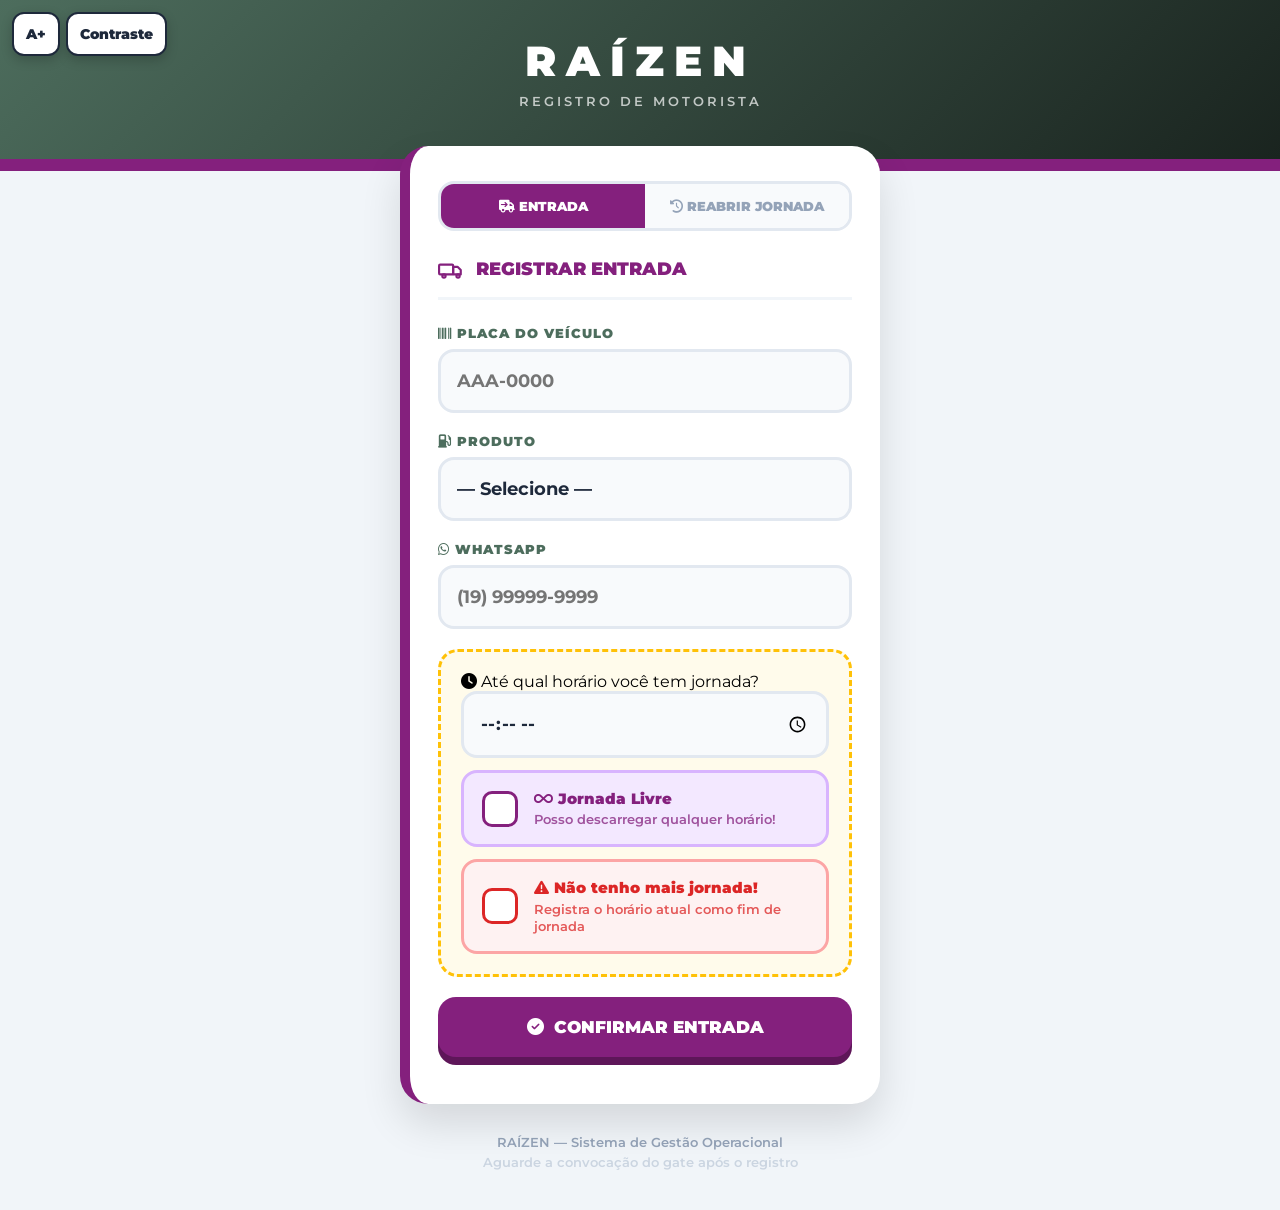
==== commit 4b8d0b7c: "Add files via upload" ====
--- a/motorista.html
+++ b/motorista.html
@@ -2,7 +2,7 @@
 <html lang="pt-BR">
 <head>
     <meta charset="UTF-8">
-    <meta name="viewport" content="width=device-width, initial-scale=1.0, maximum-scale=1.0">
+    <meta name="viewport" content="width=device-width, initial-scale=1.0">
     <title>RAÍZEN — Registro de Entrada</title>
     <link rel="manifest" href="manifest.json">
     <meta name="theme-color" content="#84207D">
@@ -25,11 +25,11 @@
         .card-titulo { font-size:18px; font-weight:900; color:var(--roxo); text-transform:uppercase; margin-bottom:25px; display:flex; align-items:center; gap:12px; padding-bottom:15px; border-bottom:3px solid #f1f5f9; }
         .card-titulo.cinza { color:#475569; }
         .field { margin-bottom:20px; }
-        .field label { display:block; font-size:11px; font-weight:900; color:var(--verde); text-transform:uppercase; letter-spacing:1px; margin-bottom:8px; }
+        .field label { display:block; font-size:13px; font-weight:900; color:var(--verde); text-transform:uppercase; letter-spacing:1px; margin-bottom:8px; }
         .field input, .field select { width:100%; padding:18px 16px; border:3px solid #e2e8f0; border-radius:16px; font-size:18px; font-weight:700; background:#f8fafc; color:#1e293b; transition:0.2s; -webkit-appearance:none; }
         .field input:focus, .field select:focus { border-color:var(--roxo); background:white; outline:none; box-shadow:0 0 0 6px rgba(132,32,125,0.08); }
         .jornada-box { background:#fffbeb; border:3px dashed var(--ouro); border-radius:20px; padding:20px; margin-bottom:20px; }
-        .jornada-box > label.titulo-jornada { color:#92400e; font-size:11px; font-weight:900; text-transform:uppercase; letter-spacing:1px; margin-bottom:8px; display:block; }
+        .jornada-box > label.titulo-jornada { color:#92400e; font-size:13px; font-weight:900; text-transform:uppercase; letter-spacing:1px; margin-bottom:8px; display:block; }
         .opcao-jornada { display:flex; align-items:center; gap:16px; margin-top:12px; cursor:pointer; padding:16px 18px; border-radius:16px; border:3px solid transparent; transition:0.2s; -webkit-tap-highlight-color:transparent; }
         .opcao-jornada:active { transform:scale(0.98); }
         .opcao-jornada.livre { background:#f3e8ff; border-color:#d8b4fe; color:var(--roxo); }
@@ -41,7 +41,7 @@
         .opcao-jornada.marcado .check-custom::after { content:'✓'; color:white; font-weight:900; font-size:18px; }
         .opcao-jornada input[type=checkbox] { display:none; }
         .opcao-texto { font-size:15px; font-weight:900; line-height:1.3; }
-        .opcao-texto small { display:block; font-size:11px; font-weight:600; opacity:0.75; margin-top:3px; }
+        .opcao-texto small { display:block; font-size:13px; font-weight:600; opacity:0.75; margin-top:3px; }
         .horario-atual-tag { display:none; align-items:center; gap:8px; background:#fef2f2; border:2px solid var(--vermelho); border-radius:12px; padding:10px 14px; margin-top:10px; font-size:13px; font-weight:900; color:var(--vermelho); }
         .horario-atual-tag.visivel { display:flex; }
         .opcao-jornada.desabilitado { opacity:0.35; pointer-events:none; }
@@ -57,7 +57,7 @@
         .sucesso-titulo { font-size:24px; font-weight:900; color:#166534; margin-bottom:8px; }
         .sucesso-sub { font-size:14px; font-weight:600; color:#64748b; margin-bottom:25px; line-height:1.6; }
         .sucesso-placa { background:#f0fdf4; border:3px solid #86efac; border-radius:16px; padding:16px; margin-bottom:25px; }
-        .sucesso-placa .label { font-size:11px; font-weight:900; color:#166534; text-transform:uppercase; letter-spacing:1px; }
+        .sucesso-placa .label { font-size:13px; font-weight:900; color:#166534; text-transform:uppercase; letter-spacing:1px; }
         .sucesso-placa .valor { font-size:28px; font-weight:900; color:#14532d; margin-top:4px; }
         #loader { display:none; position:fixed; top:0; left:0; width:100%; height:100%; background:rgba(255,255,255,0.92); z-index:9999; flex-direction:column; align-items:center; justify-content:center; gap:20px; }
         .spinner { width:60px; height:60px; border:8px solid #f1f5f9; border-top:8px solid var(--roxo); border-radius:50%; animation:spin 0.8s linear infinite; }
@@ -80,11 +80,11 @@
 </header>
 
 <div class="card" id="card-principal">
-    <div class="tabs">
-        <div class="tab active" id="tab-entrada" onclick="trocarAba('entrada')">
+    <div class="tabs" role="tablist" aria-label="O que você quer fazer">
+        <div class="tab active" id="tab-entrada" role="tab" tabindex="0" aria-selected="true" aria-controls="aba-entrada" onclick="trocarAba('entrada')">
             <i class="fa-solid fa-truck-arrow-right"></i> Entrada
         </div>
-        <div class="tab" id="tab-jornada" onclick="trocarAba('jornada')">
+        <div class="tab" id="tab-jornada" role="tab" tabindex="0" aria-selected="false" aria-controls="aba-jornada" onclick="trocarAba('jornada')">
             <i class="fa-solid fa-clock-rotate-left"></i> Reabrir Jornada
         </div>
     </div>
@@ -97,7 +97,7 @@
             </svg>
             Registrar Entrada
         </div>
-        <div id="erro-entrada" class="msg-erro">
+        <div role="alert" id="erro-entrada" class="msg-erro">
             <i class="fa-solid fa-circle-exclamation"></i><span id="erro-entrada-txt">Erro</span>
         </div>
         <div class="field">
@@ -152,7 +152,7 @@
 
     <div id="aba-jornada" style="display:none;">
         <div class="card-titulo cinza"><i class="fa-solid fa-clock-rotate-left"></i> Reabrir Jornada</div>
-        <div id="erro-jornada" class="msg-erro">
+        <div role="alert" id="erro-jornada" class="msg-erro">
             <i class="fa-solid fa-circle-exclamation"></i><span id="erro-jornada-txt">Erro</span>
         </div>
         <div style="background:#f0f9ff;border-radius:16px;padding:16px;margin-bottom:20px;font-size:13px;font-weight:600;color:#0369a1;line-height:1.6;">
@@ -171,7 +171,7 @@
         </button>
     </div>
 
-    <div id="tela-sucesso">
+    <div role="status" aria-live="polite" id="tela-sucesso">
         <div class="sucesso-icone">✅</div>
         <div class="sucesso-titulo" id="sucesso-titulo">Registrado!</div>
         <div class="sucesso-placa">
@@ -186,8 +186,8 @@
 </div>
 
 <div style="text-align:center;margin-top:30px;padding:0 20px;">
-    <p style="font-size:11px;font-weight:600;color:#94a3b8;">RAÍZEN — Sistema de Gestão Operacional</p>
-    <p style="font-size:11px;font-weight:600;color:#cbd5e1;margin-top:4px;">Aguarde a convocação do gate após o registro</p>
+    <p style="font-size:13px;font-weight:600;color:#94a3b8;">RAÍZEN — Sistema de Gestão Operacional</p>
+    <p style="font-size:13px;font-weight:600;color:#cbd5e1;margin-top:4px;">Aguarde a convocação do gate após o registro</p>
 </div>
 
 <script>
@@ -200,6 +200,16 @@
             "Prefer": "return=minimal"
         }
     };
+
+    // Página pública: grava só pelas funções do servidor (que validam os campos)
+    async function rpc(nome, params={}){
+        const h = {...DB.H}; delete h.Prefer;
+        const r = await fetch(`${DB.URL}/rest/v1/rpc/${nome}`,{method:'POST',headers:h,body:JSON.stringify(params)});
+        if(!r.ok) throw new Error('RPC '+nome+' '+r.status);
+        const txt = await r.text();
+        return txt ? JSON.parse(txt) : null;
+    }
+    const NOMES_CAMPO = {placa:'a placa', produto:'o produto', telefone:'o WhatsApp', jornada:'o horário da jornada', entrada:'a data'};
 
     const agora = () => new Date().toLocaleString('pt-BR');
     const horaAtual = () => {
@@ -260,6 +270,8 @@
         document.getElementById('tela-sucesso').style.display = 'none';
         document.getElementById('tab-entrada').classList.toggle('active', aba === 'entrada');
         document.getElementById('tab-jornada').classList.toggle('active', aba === 'jornada');
+        document.getElementById('tab-entrada').setAttribute('aria-selected', aba === 'entrada');
+        document.getElementById('tab-jornada').setAttribute('aria-selected', aba === 'jornada');
         ocultarErro('entrada'); ocultarErro('jornada');
     }
 
@@ -292,56 +304,16 @@
 
         setLoader(true);
         try {
-            // Busca com hífen e sem hífen (precheck importado do Coleta vem sem hífen)
-            const placaSemHifen = placa.replace('-','');
-            const chk = await fetch(`${DB.URL}/rest/v1/registros?PLACA=eq.${placa}&SAIDA=is.null&select=*`, { headers: DB.H });
-            let existentes = await chk.json();
-            if((!existentes||existentes.length===0) && placaSemHifen!==placa){
-                const chk2 = await fetch(`${DB.URL}/rest/v1/registros?PLACA=eq.${placaSemHifen}&SAIDA=is.null&select=*`, { headers: DB.H });
-                existentes = await chk2.json();
-            }
-
-            if(existentes && existentes.length > 0) {
-                const reg = existentes[0];
-                // Se está no precheck: atualiza mantendo agendamento e volume já importados
-                if(reg.PRECHECK === true) {
-                    const r = await fetch(`${DB.URL}/rest/v1/registros?ID=eq.${reg.ID}`, {
-                        method: 'PATCH', headers: DB.H,
-                        body: JSON.stringify({
-                            PLACA:       placa,
-                            PRODUTO:     produto,
-                            TELEFONE:    tel,
-                            JORNADA:     jornadaValor,
-                            PRECHECK:    false,
-                            ENTRADA:     agora(),
-                            AGENDAMENTO: reg.AGENDAMENTO || null,
-                            VOLUME:      reg.VOLUME      || null
-                        })
-                    });
-                    if(r.ok) {
-                        mostrarSucesso(placa, `Entrada registrada com sucesso!\nProduto: ${produto}\nAguarde a convocação do gate.`, 'Entrada Confirmada!');
-                    } else {
-                        mostrarErro('entrada', 'Erro ao registrar. Tente novamente.');
-                    }
-                    return;
-                }
-                // Já registrado normalmente
-                mostrarErro('entrada', `Placa ${placa} já está registrada no pátio desde ${reg.ENTRADA}. Aguarde a liberação ou reabra a jornada.`);
-                setLoader(false);
-                return;
-            }
-
-            // Registro novo
-            const r = await fetch(`${DB.URL}/rest/v1/registros`, {
-                method: 'POST', headers: DB.H,
-                body: JSON.stringify({
-                    PLACA: placa, PRODUTO: produto,
-                    TELEFONE: tel, JORNADA: jornadaValor,
-                    ENTRADA: agora(), PRECHECK: false
-                })
+            const res = await rpc('fn_motorista_registrar', {
+                p_placa: placa, p_produto: produto, p_telefone: tel,
+                p_jornada: jornadaValor, p_entrada: agora()
             });
-            if(r.ok) {
-                mostrarSucesso(placa, `Entrada registrada com sucesso!\nProduto: ${produto}\nAguarde a convocação do gate.`, 'Entrada Confirmada!');
+            if(res && (res.status === 'NOVO' || res.status === 'PRECHECK')) {
+                mostrarSucesso(res.placa, `Entrada registrada com sucesso!\nProduto: ${res.produto}\nAguarde a convocação do gate.`, 'Entrada Confirmada!');
+            } else if(res && res.status === 'JA_REGISTRADO') {
+                mostrarErro('entrada', `Placa ${res.placa} já está registrada no pátio desde ${res.entrada}. Aguarde a liberação ou reabra a jornada.`);
+            } else if(res && res.status === 'INVALIDO') {
+                mostrarErro('entrada', `Verifique ${NOMES_CAMPO[res.campo] || 'os dados'} e tente novamente.`);
             } else {
                 mostrarErro('entrada', 'Erro ao registrar. Tente novamente.');
             }
@@ -359,17 +331,11 @@
         if(!hora)  { mostrarErro('jornada','Informe a nova hora limite.'); return; }
         setLoader(true);
         try {
-            const r = await fetch(`${DB.URL}/rest/v1/registros?PLACA=eq.${placa}&SAIDA=is.null&select=*`, { headers: DB.H });
-            const data = await r.json();
-            if(!data || data.length === 0) { mostrarErro('jornada',`Placa ${placa} não encontrada no pátio.`); setLoader(false); return; }
-            const upd = await fetch(`${DB.URL}/rest/v1/registros?ID=eq.${data[0].ID}`, {
-                method: 'PATCH', headers: DB.H,
-                body: JSON.stringify({ JORNADA: hora })
-            });
-            if(upd.ok) {
+            const ok = await rpc('fn_motorista_reabrir', { p_placa: placa, p_hora: hora });
+            if(ok) {
                 mostrarSucesso(placa, `Jornada reaberta com sucesso!\nNovo limite: ${hora}\nAguarde a convocação do gate.`, 'Jornada Reaberta!');
             } else {
-                mostrarErro('jornada', 'Erro ao reabrir jornada. Tente novamente.');
+                mostrarErro('jornada', `Placa ${placa} não encontrada no pátio.`);
             }
         } catch(e) {
             mostrarErro('jornada', 'Erro de conexão. Verifique sua internet.');
@@ -404,10 +370,123 @@
     }
 
     if('serviceWorker' in navigator) {
-        window.addEventListener('load', () => {
-            navigator.serviceWorker.register('sw.js', { scope: './' }).catch(() => {});
+        window.addEventListener('load', () => { navigator.serviceWorker.register('sw.js').catch(() => {}); });
+    }
+</script>
+<!-- ═══ ACESSIBILIDADE (A+ / contraste, teclado, leitor de tela) ═══ -->
+<style id="a11y-css">
+    :focus-visible { outline: 3px solid #f59e0b !important; outline-offset: 2px !important; }
+    #a11y-barra { position: absolute; left: 12px; top: 12px; z-index: 100000; display: flex; gap: 6px; }
+    #a11y-barra button {
+        font: 900 14px 'Montserrat', sans-serif; min-width: 48px; min-height: 44px; padding: 0 12px;
+        border-radius: 12px; border: 2px solid #1e293b; background: #fff; color: #1e293b; cursor: pointer;
+        box-shadow: 0 4px 12px rgba(0,0,0,.2);
+    }
+    #a11y-barra button[aria-pressed="true"] { background: #1e293b; color: #fff; }
+    /* Alto contraste: escurece textos cinza-claros e contornos, sem mexer nas cores da marca */
+    html.a11y-contraste input, html.a11y-contraste select, html.a11y-contraste textarea {
+        border-color: #1e293b !important; color: #0f172a !important;
+    }
+    html.a11y-contraste ::placeholder { color: #475569 !important; opacity: 1; }
+    html.a11y-contraste [style*="color:#94a3b8"], html.a11y-contraste [style*="color:#64748b"],
+    html.a11y-contraste [style*="color:#cbd5e1"], html.a11y-contraste [style*="color:#ccc"],
+    html.a11y-contraste [style*="color: #94a3b8"], html.a11y-contraste [style*="color: #64748b"] { color: #1e293b !important; }
+    html.a11y-contraste [style*="border:3px solid #e2e8f0"], html.a11y-contraste [style*="border: 3px solid #e2e8f0"] { border-color: #475569 !important; }
+    html.a11y-contraste .tab:not(.active), html.a11y-contraste label { color: #1e293b !important; }
+    @media (prefers-reduced-motion: reduce) {
+        *, *::before, *::after { animation-duration: .01ms !important; transition-duration: .01ms !important; }
+    }
+</style>
+<div id="a11y-barra" role="toolbar" aria-label="Acessibilidade">
+    <button type="button" id="a11y-zoom" title="Aumentar o tamanho do texto">A+</button>
+    <button type="button" id="a11y-contraste" aria-pressed="false" title="Alto contraste" aria-label="Alto contraste">
+        Contraste
+    </button>
+</div>
+<script>
+(function(){
+    // ── A+ e alto contraste (fica salvo só neste navegador) ──
+    const LS = 'raizen_a11y', NIVEIS = [1, 1.15, 1.3];
+    let cfg = { zoom: 1, contraste: false };
+    try { cfg = Object.assign(cfg, JSON.parse(localStorage.getItem(LS) || '{}')); } catch(e) {}
+    if (!NIVEIS.includes(cfg.zoom)) cfg.zoom = 1;
+    const salvar = () => { try { localStorage.setItem(LS, JSON.stringify(cfg)); } catch(e) {} };
+    function aplicar(){
+        document.documentElement.style.zoom = cfg.zoom === 1 ? '' : String(cfg.zoom);
+        document.documentElement.classList.toggle('a11y-contraste', !!cfg.contraste);
+        const bz = document.getElementById('a11y-zoom'), bc = document.getElementById('a11y-contraste');
+        const pct = Math.round(cfg.zoom * 100);
+        if (bz) {
+            bz.textContent = cfg.zoom === 1 ? 'A+' : 'A+ ' + pct + '%';
+            bz.setAttribute('aria-label', 'Tamanho do texto ' + pct + ' por cento. Clique para mudar');
+        }
+        if (bc) bc.setAttribute('aria-pressed', cfg.contraste ? 'true' : 'false');
+    }
+    document.getElementById('a11y-zoom').addEventListener('click', () => {
+        cfg.zoom = NIVEIS[(NIVEIS.indexOf(cfg.zoom) + 1) % NIVEIS.length]; salvar(); aplicar();
+    });
+    document.getElementById('a11y-contraste').addEventListener('click', () => {
+        cfg.contraste = !cfg.contraste; salvar(); aplicar();
+    });
+    aplicar();
+
+    // ── Rótulos para leitor de tela (também nos cards que são redesenhados a cada atualização) ──
+    const ICONES = [
+        ['fa-xmark','Fechar'],['fa-times','Fechar'],['fa-arrows-rotate','Atualizar'],['fa-rotate','Atualizar'],
+        ['fa-trash','Excluir'],['fa-pen','Editar'],['fa-eye','Mostrar senha'],['fa-whatsapp','Chamar no WhatsApp'],
+        ['fa-right-from-bracket','Sair'],['fa-magnifying-glass','Buscar'],['fa-check','Confirmar'],['fa-plus','Adicionar'],
+        ['fa-arrow-left','Voltar'],['fa-download','Baixar'],['fa-file-arrow-down','Baixar']
+    ];
+    function textoAntes(el){
+        let p = el.previousElementSibling;
+        while (p) { const t = (p.textContent || '').trim(); if (t) return t; p = p.previousElementSibling; }
+        const pai = el.parentElement && el.parentElement.previousElementSibling;
+        return pai ? (pai.textContent || '').trim() : '';
+    }
+    function rotular(raiz){
+        raiz.querySelectorAll('input:not([type=hidden]),select,textarea').forEach(el => {
+            if (el.hasAttribute('aria-label') || el.hasAttribute('aria-labelledby') || el.closest('label')) return;
+            if (el.id && document.querySelector('label[for="' + CSS.escape(el.id) + '"]')) return;
+            const t = el.placeholder || el.title || textoAntes(el);
+            if (t) el.setAttribute('aria-label', t.replace(/\s+/g,' ').slice(0, 80));
         });
-    }
+        raiz.querySelectorAll('button, a').forEach(b => {
+            b.querySelectorAll('i[class*="fa-"]').forEach(i => i.setAttribute('aria-hidden', 'true'));
+            if (b.hasAttribute('aria-label')) return;
+            const txt = (b.textContent || '').trim();
+            if (txt === '✕' || txt === '×') { b.setAttribute('aria-label', 'Fechar'); return; }
+            if (txt) return;
+            let t = b.title;
+            if (!t) { const i = b.querySelector('i'); const m = i && ICONES.find(([c]) => i.classList.contains(c)); t = m && m[1]; }
+            if (t) b.setAttribute('aria-label', t);
+        });
+        // div/span clicáveis viram "botões" para o teclado
+        raiz.querySelectorAll('[onclick]').forEach(d => {
+            if (/^(BUTTON|A|INPUT|SELECT|TEXTAREA|LABEL|OPTION|TR|TD|TH|BODY|HTML)$/.test(d.tagName)) return;
+            if (d.id && d.id.startsWith('modal-')) return;
+            if (!d.hasAttribute('tabindex')) d.setAttribute('tabindex', '0');
+            if (!d.hasAttribute('role')) d.setAttribute('role', 'button');
+        });
+        raiz.querySelectorAll('[id^="modal-"]').forEach(m => {
+            if (m.hasAttribute('role')) return;
+            m.setAttribute('role', 'dialog'); m.setAttribute('aria-modal', 'true');
+            const h = m.querySelector('h1,h2,h3,h4,strong,b');
+            if (h && (h.textContent || '').trim()) m.setAttribute('aria-label', h.textContent.trim().slice(0, 80));
+        });
+    }
+    // Enter / Espaço acionam os elementos marcados como botão, aba ou chave
+    document.addEventListener('keydown', e => {
+        const el = e.target;
+        if (!el || !el.getAttribute) return;
+        const role = el.getAttribute('role');
+        if (!['button','switch','tab'].includes(role) || /^(BUTTON|A|INPUT|SELECT|TEXTAREA)$/.test(el.tagName)) return;
+        if (e.key === 'Enter' || e.key === ' ') { e.preventDefault(); el.click(); }
+    });
+    let pendente = false;
+    const agendar = () => { if (pendente) return; pendente = true; requestAnimationFrame(() => { pendente = false; rotular(document.body); }); };
+    rotular(document.body);
+    new MutationObserver(agendar).observe(document.body, { childList: true, subtree: true });
+})();
 </script>
 </body>
 </html>
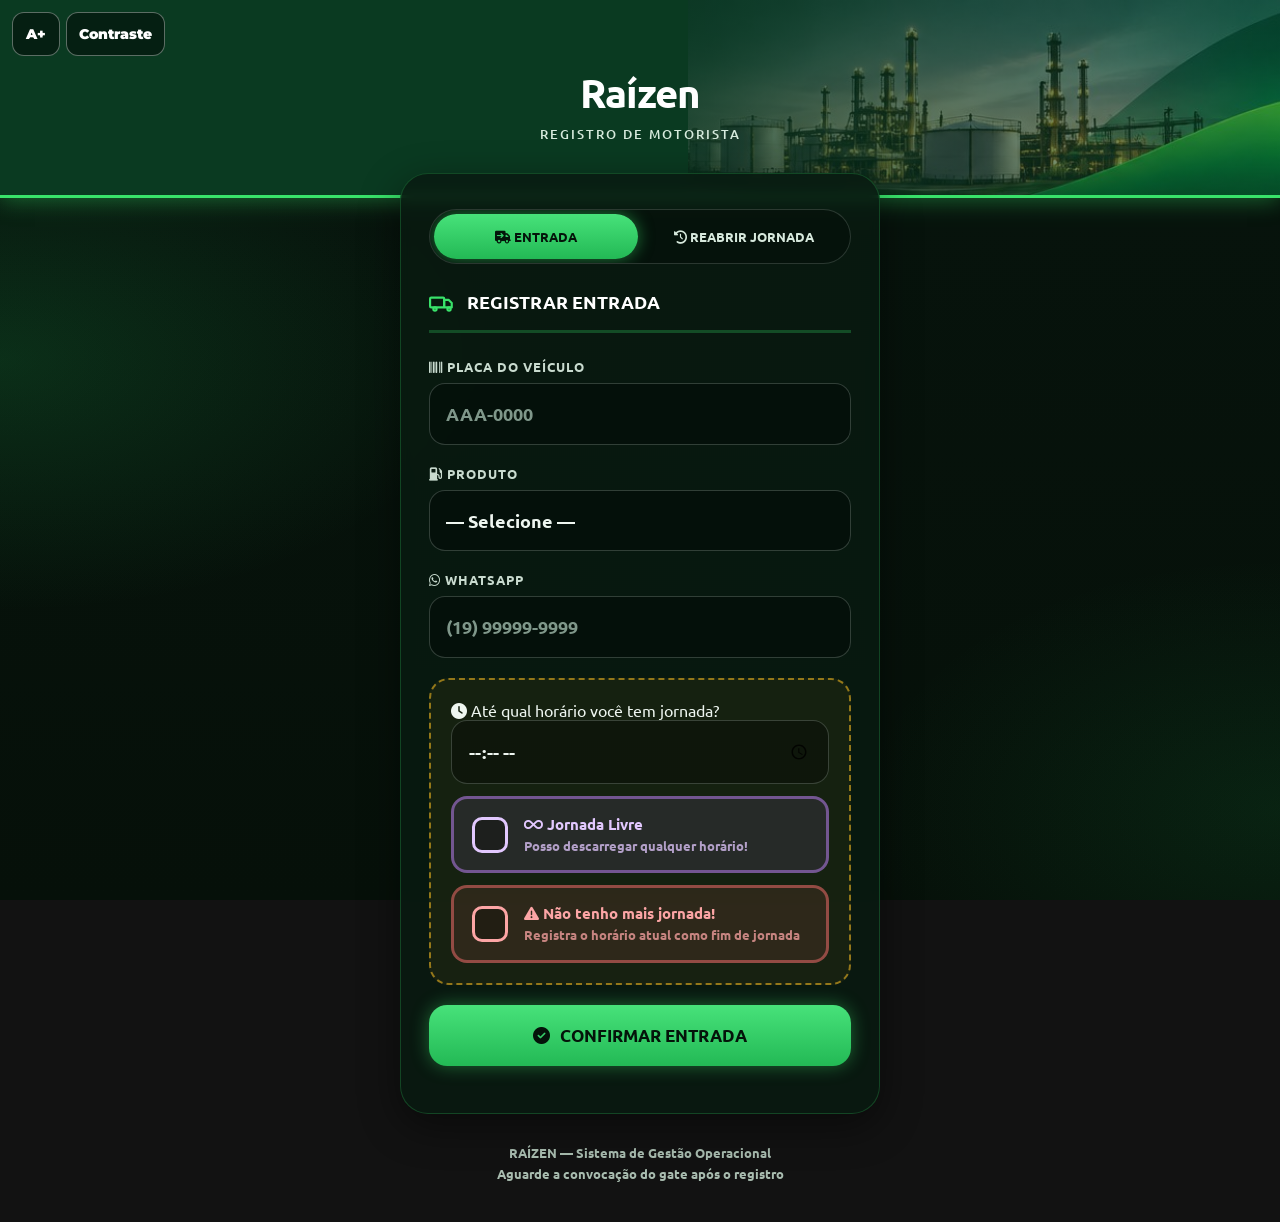
==== commit dcfb1fb1: "Visual escuro no mesmo padrão da Agenda BPA - tema-escuro.css: painel do gate, supervisor, histórico" ====
--- a/motorista.html
+++ b/motorista.html
@@ -69,13 +69,15 @@
         .tab { flex:1; padding:14px; text-align:center; font-size:13px; font-weight:900; text-transform:uppercase; cursor:pointer; background:#f8fafc; color:#94a3b8; transition:0.2s; }
         .tab.active { background:var(--roxo); color:white; }
     </style>
+    <link rel="stylesheet" href="https://fonts.googleapis.com/css2?family=Ubuntu:wght@400;500;700&display=swap">
+    <link rel="stylesheet" href="motorista-escuro.css">
 </head>
 <body>
 
 <div id="loader"><div class="spinner"></div><div class="loader-txt">Aguarde...</div></div>
 
 <header>
-    <div class="logo">RAÍZEN</div>
+    <div class="logo">Raízen</div>
     <div class="logo-sub">Registro de Motorista</div>
 </header>
 
--- a/motorista-escuro.css
+++ b/motorista-escuro.css
@@ -0,0 +1,85 @@
+/* =====================================================================
+   Página do motorista (descarga) — mesmo padrão escuro da Agenda BPA.
+   Só aparência: não muda nenhuma função.
+   ===================================================================== */
+:root { color-scheme: dark; --roxo: #22c55e; --verde: #9be8b4; --fundo: #07140d; --brilho: #39e26a; }
+* { font-family: "Ubuntu", "Montserrat", sans-serif; }
+.fa-solid, .fa-regular { font-family: "Font Awesome 6 Free" !important; }
+.fa-brands { font-family: "Font Awesome 6 Brands" !important; }
+body { color: #eef6f0;
+  background:
+    radial-gradient(800px 420px at 0% 40%, rgba(34,197,94,.16), transparent 60%),
+    radial-gradient(700px 420px at 100% 90%, rgba(34,197,94,.10), transparent 60%),
+    linear-gradient(180deg, #07140d 0%, #061009 100%);
+  background-attachment: fixed; }
+
+header {
+  background:
+    linear-gradient(90deg, rgba(10,58,33,.95) 0%, rgba(10,58,33,.75) 55%, rgba(10,58,33,.45) 100%),
+    url("topo-terminal.jpg") right center / auto 100% no-repeat, #0a3a21;
+  border-bottom: 3px solid var(--brilho); box-shadow: 0 2px 22px rgba(57,226,106,.4);
+  padding: 30px 20px 52px;
+}
+.logo { font-size: 40px; font-weight: 700; letter-spacing: -1px; text-transform: none; }
+.logo-sub { color: #d6eadc; letter-spacing: 2px; font-weight: 500; }
+
+.card {
+  background: rgba(9, 26, 17, .85); border: 1px solid rgba(57,226,106,.22); border-left: 1px solid rgba(57,226,106,.22);
+  box-shadow: 0 12px 40px rgba(0,0,0,.45); backdrop-filter: blur(6px); color: #eef6f0;
+}
+.card + .card { border-left-color: rgba(57,226,106,.22); }
+.card-titulo { color: #fff; border-bottom-color: rgba(57,226,106,.25); }
+.card-titulo i { color: var(--brilho); }
+.card-titulo.cinza { color: #fff; }
+
+.tabs { border: 1px solid rgba(211,228,216,.18); background: rgba(0,0,0,.25); border-radius: 999px; padding: 4px; gap: 4px; }
+.tab { background: transparent; color: #d7e9dd; border-radius: 999px; font-weight: 700; }
+.tab.active { background: linear-gradient(180deg, #47e27a, #23b955); color: #04140a; box-shadow: 0 0 16px rgba(57,226,106,.5); }
+
+.field label { color: #c9dbcf; }
+.field input, .field select { background: rgba(0,0,0,.3); color: #eef6f0; border: 1px solid rgba(211,228,216,.22); }
+.field input::placeholder { color: #7f978a; }
+.field input:focus, .field select:focus { background: rgba(0,0,0,.35); border-color: transparent; outline: 2px solid var(--brilho); box-shadow: none; }
+.field select option { background: #0f2018; color: #eef6f0; }
+
+.jornada-box { background: rgba(251,191,36,.06); border: 2px dashed rgba(251,191,36,.55); }
+.jornada-box > label.titulo-jornada { color: #fcd34d; }
+.opcao-jornada.livre { background: rgba(192,132,252,.10); border-color: rgba(192,132,252,.5); color: #e2c8ff; }
+.opcao-jornada.livre.marcado { background: rgba(192,132,252,.2); border-color: #c084fc; box-shadow: 0 0 14px rgba(192,132,252,.35); }
+.opcao-jornada.semj { background: rgba(248,113,113,.10); border-color: rgba(248,113,113,.5); color: #fca5a5; }
+.opcao-jornada.semj.marcado { background: rgba(248,113,113,.2); border-color: #f87171; box-shadow: 0 0 14px rgba(248,113,113,.3); }
+.check-custom { background: rgba(0,0,0,.25); }
+.opcao-jornada.marcado .check-custom::after { color: #04140a; }
+.horario-atual-tag { background: rgba(248,113,113,.12); color: #fca5a5; }
+
+.btn-roxo { background: linear-gradient(180deg, #47e27a, #23b955); color: #04140a; box-shadow: 0 0 18px rgba(57,226,106,.4); }
+.btn-roxo:active { box-shadow: 0 0 10px rgba(57,226,106,.4); transform: scale(.98); }
+.btn-cinza { background: rgba(255,255,255,.1); color: #fff; box-shadow: none; border: 1px solid rgba(211,228,216,.22); }
+.btn-cinza:active { box-shadow: none; transform: scale(.98); }
+.btn-outline { color: var(--brilho); border: 2px solid var(--brilho); }
+
+.msg-erro { background: rgba(248,113,113,.12); border-color: rgba(248,113,113,.5); color: #fca5a5; }
+.sucesso-icone { background: rgba(34,197,94,.18); box-shadow: 0 0 22px rgba(57,226,106,.4); }
+.sucesso-titulo { color: #4ade80; }
+.sucesso-sub { color: #c9dbcf; }
+.sucesso-placa { background: rgba(34,197,94,.08); border: 2px solid rgba(57,226,106,.5); }
+.sucesso-placa .label { color: #86efac; }
+.sucesso-placa .valor { color: #fff; }
+#loader { background: rgba(4,14,8,.9); }
+.spinner { border-color: rgba(255,255,255,.1); border-top-color: var(--brilho); }
+.loader-txt { color: var(--brilho); }
+[style*="color:#cbd5e1"], [style*="color: #cbd5e1"], [style*="color:#94a3b8"] { color: #a9bdb0 !important; }
+[style*="color:#64748b"], [style*="color:#475569"] { color: #c9dbcf !important; }
+[style*="background:#f8fafc"], [style*="background:#eff6ff"], [style*="background:#f0f9ff"] { background: rgba(255,255,255,.06) !important; }
+[style*="color:#1d4ed8"], [style*="color:#0369a1"] { color: #93c5fd !important; }
+header { padding-top: 66px; }
+#a11y-barra button { background: rgba(0,0,0,.4); color: #fff; border: 1px solid rgba(255,255,255,.35); box-shadow: none; }
+#a11y-barra button[aria-pressed="true"] { background: var(--brilho); color: #04140a; }
+.card-titulo i, .card-titulo .fa-solid { color: var(--brilho) !important; }
+.jornada-box input, .jornada-box input[type="time"], #limite, #re-hora {
+  background: rgba(0,0,0,.3) !important; color: #eef6f0 !important; border: 1px solid rgba(211,228,216,.22) !important; }
+.jornada-box input:focus { outline: 2px solid var(--brilho) !important; border-color: transparent !important; }
+input[type="time"]::-webkit-calendar-picker-indicator { filter: invert(1); opacity: .8; }
+.card-titulo svg { stroke: var(--brilho) !important; }
+body #a11y-barra button { background: rgba(0,0,0,.45); color: #fff; border: 1px solid rgba(255,255,255,.35); box-shadow: none; }
+body #a11y-barra button[aria-pressed="true"] { background: var(--brilho); color: #04140a; }
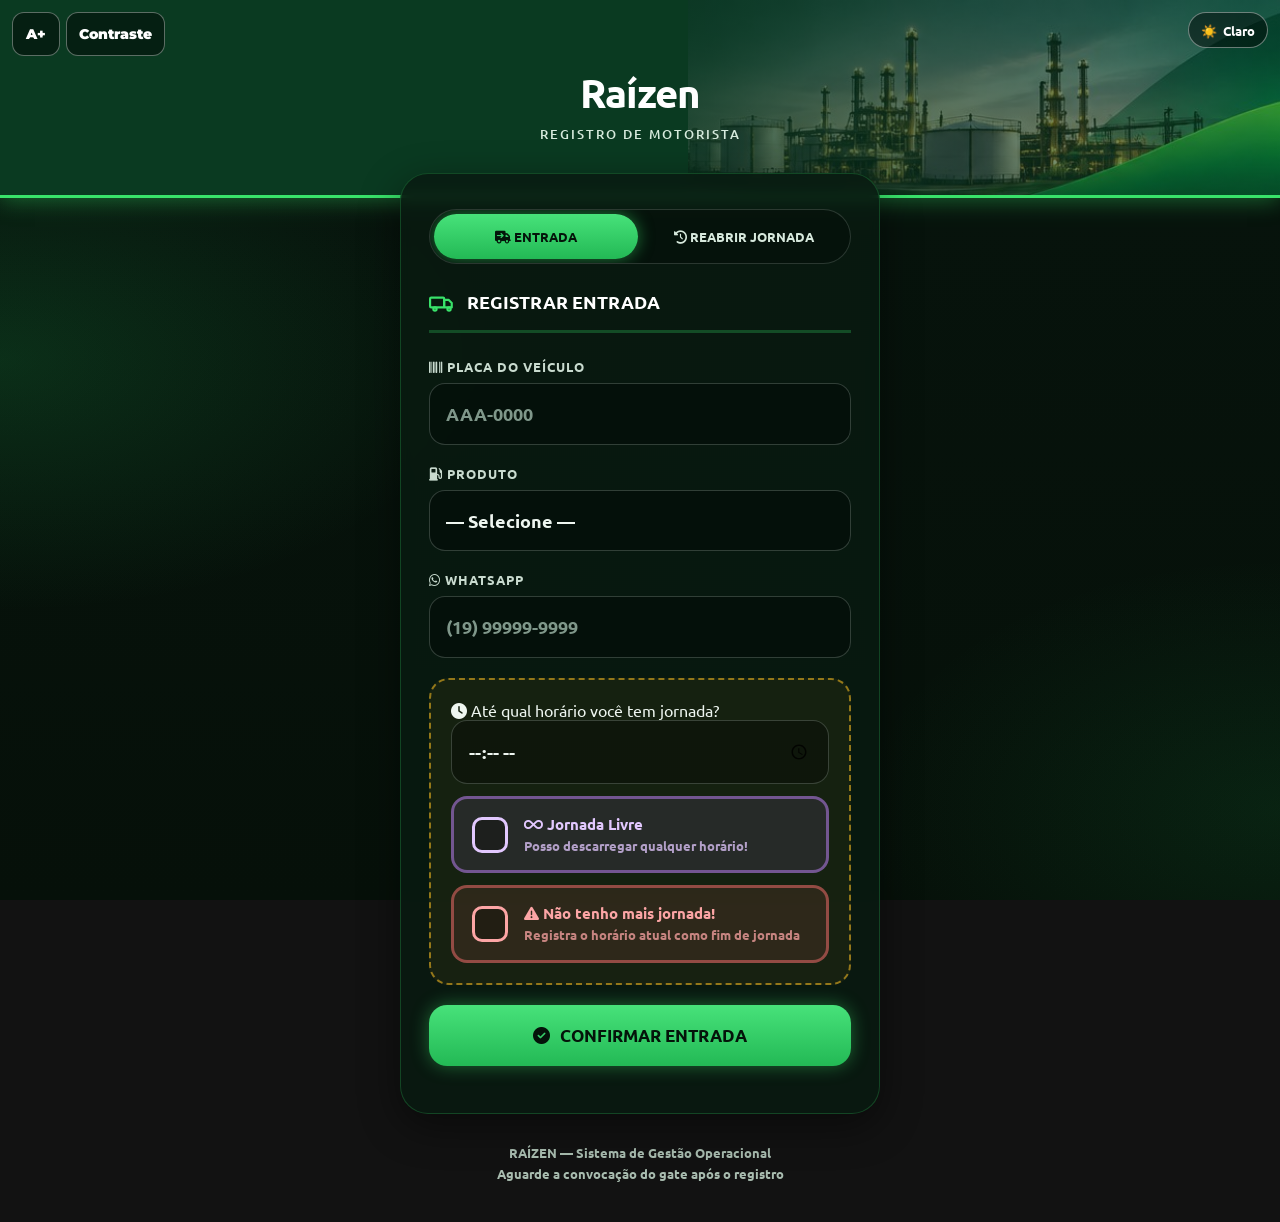
==== commit cac2f1fc: "Escolha de tema: escuro ou claro - Botão ☀️ Claro / 🌙 Escuro no topo do painel, da tela pública e da" ====
--- a/motorista.html
+++ b/motorista.html
@@ -5,7 +5,7 @@
     <meta name="viewport" content="width=device-width, initial-scale=1.0">
     <title>RAÍZEN — Registro de Entrada</title>
     <link rel="manifest" href="manifest.json">
-    <meta name="theme-color" content="#84207D">
+    <meta name="theme-color" content="#082a18">
     <meta name="mobile-web-app-capable" content="yes">
     <meta name="apple-mobile-web-app-capable" content="yes">
     <meta name="apple-mobile-web-app-status-bar-style" content="black-translucent">
@@ -70,7 +70,10 @@
         .tab.active { background:var(--roxo); color:white; }
     </style>
     <link rel="stylesheet" href="https://fonts.googleapis.com/css2?family=Ubuntu:wght@400;500;700&display=swap">
-    <link rel="stylesheet" href="motorista-escuro.css">
+    <link id="css-escuro" rel="stylesheet" href="motorista-escuro.css">
+    <link rel="stylesheet" href="motorista-claro.css">
+    <script>try{document.documentElement.setAttribute("data-tema",localStorage.getItem("tema_bpa")==="claro"?"claro":"escuro")}catch(e){}(function(){if(document.documentElement.getAttribute("data-tema")==="claro"){var e=document.getElementById("css-escuro");if(e)e.disabled=true;}})();</script>
+    <script src="tema.js" defer></script>
 </head>
 <body>
 
--- a/motorista-claro.css
+++ b/motorista-claro.css
@@ -0,0 +1,39 @@
+/* =====================================================================
+   Tema CLARO da página do motorista (descarga). No claro o
+   motorista-escuro.css é desligado; aqui o visual claro original ganha
+   o verde e o topo dos outros sites no lugar do roxo antigo.
+   ===================================================================== */
+.btn-tema {
+  display: inline-flex; align-items: center; gap: 6px; cursor: pointer; white-space: nowrap;
+  min-height: 36px; padding: 6px 12px; border-radius: 999px; font: 700 13px "Ubuntu", "Montserrat", sans-serif;
+  background: rgba(0,0,0,.45); color: #fff; border: 1px solid rgba(255,255,255,.4); box-shadow: none;
+}
+.btn-tema-topo { position: absolute; top: 12px; right: 12px; z-index: 5; }
+header { position: relative; }
+
+html[data-tema="claro"] { --roxo: #15803d; --verde: #14532d; --fundo: #eef5f0; }
+html[data-tema="claro"] * { font-family: "Ubuntu", "Montserrat", sans-serif; }
+html[data-tema="claro"] .fa-solid, html[data-tema="claro"] .fa-regular { font-family: "Font Awesome 6 Free" !important; }
+html[data-tema="claro"] .fa-brands { font-family: "Font Awesome 6 Brands" !important; }
+html[data-tema="claro"] body { background: linear-gradient(180deg, #f3f8f4 0%, #e8f1eb 100%); }
+html[data-tema="claro"] header {
+  background:
+    linear-gradient(90deg, rgba(10,58,33,.95) 0%, rgba(10,58,33,.75) 55%, rgba(10,58,33,.45) 100%),
+    url("topo-terminal.jpg") right center / auto 100% no-repeat, #0a3a21;
+  border-bottom: 3px solid #22c55e; padding-top: 66px;
+}
+html[data-tema="claro"] .logo { font-weight: 700; letter-spacing: -1px; text-transform: none; }
+html[data-tema="claro"] .card { border-left-color: #22c55e; box-shadow: 0 12px 30px rgba(15,60,30,.12); }
+html[data-tema="claro"] .card-titulo { color: #14532d; }
+html[data-tema="claro"] .card-titulo svg { stroke: #16a34a; }
+html[data-tema="claro"] .tab.active { background: linear-gradient(180deg, #22c55e, #15803d); color: #fff; }
+html[data-tema="claro"] .field input:focus, html[data-tema="claro"] .field select:focus { border-color: #22c55e; box-shadow: 0 0 0 5px rgba(34,197,94,.12); }
+html[data-tema="claro"] .btn-roxo { background: linear-gradient(180deg, #22c55e, #15803d); box-shadow: 0 8px 0 #0f5f33; }
+html[data-tema="claro"] .btn-roxo:active { box-shadow: 0 3px 0 #0f5f33; }
+html[data-tema="claro"] .btn-outline { color: #15803d; border-color: #15803d; }
+html[data-tema="claro"] .spinner { border-top-color: #22c55e; }
+html[data-tema="claro"] .loader-txt { color: #15803d; }
+html[data-tema="claro"] body #a11y-barra button { background: rgba(0,0,0,.45); color: #fff; border: 1px solid rgba(255,255,255,.35); box-shadow: none; }
+@media print { .btn-tema { display: none !important; } }
+html[data-tema="claro"] .opcao-jornada.livre { color: #7e22ce; }
+html[data-tema="claro"] .opcao-jornada.livre.marcado { border-color: #7e22ce; box-shadow: 0 0 0 4px rgba(126,34,206,.12); }
